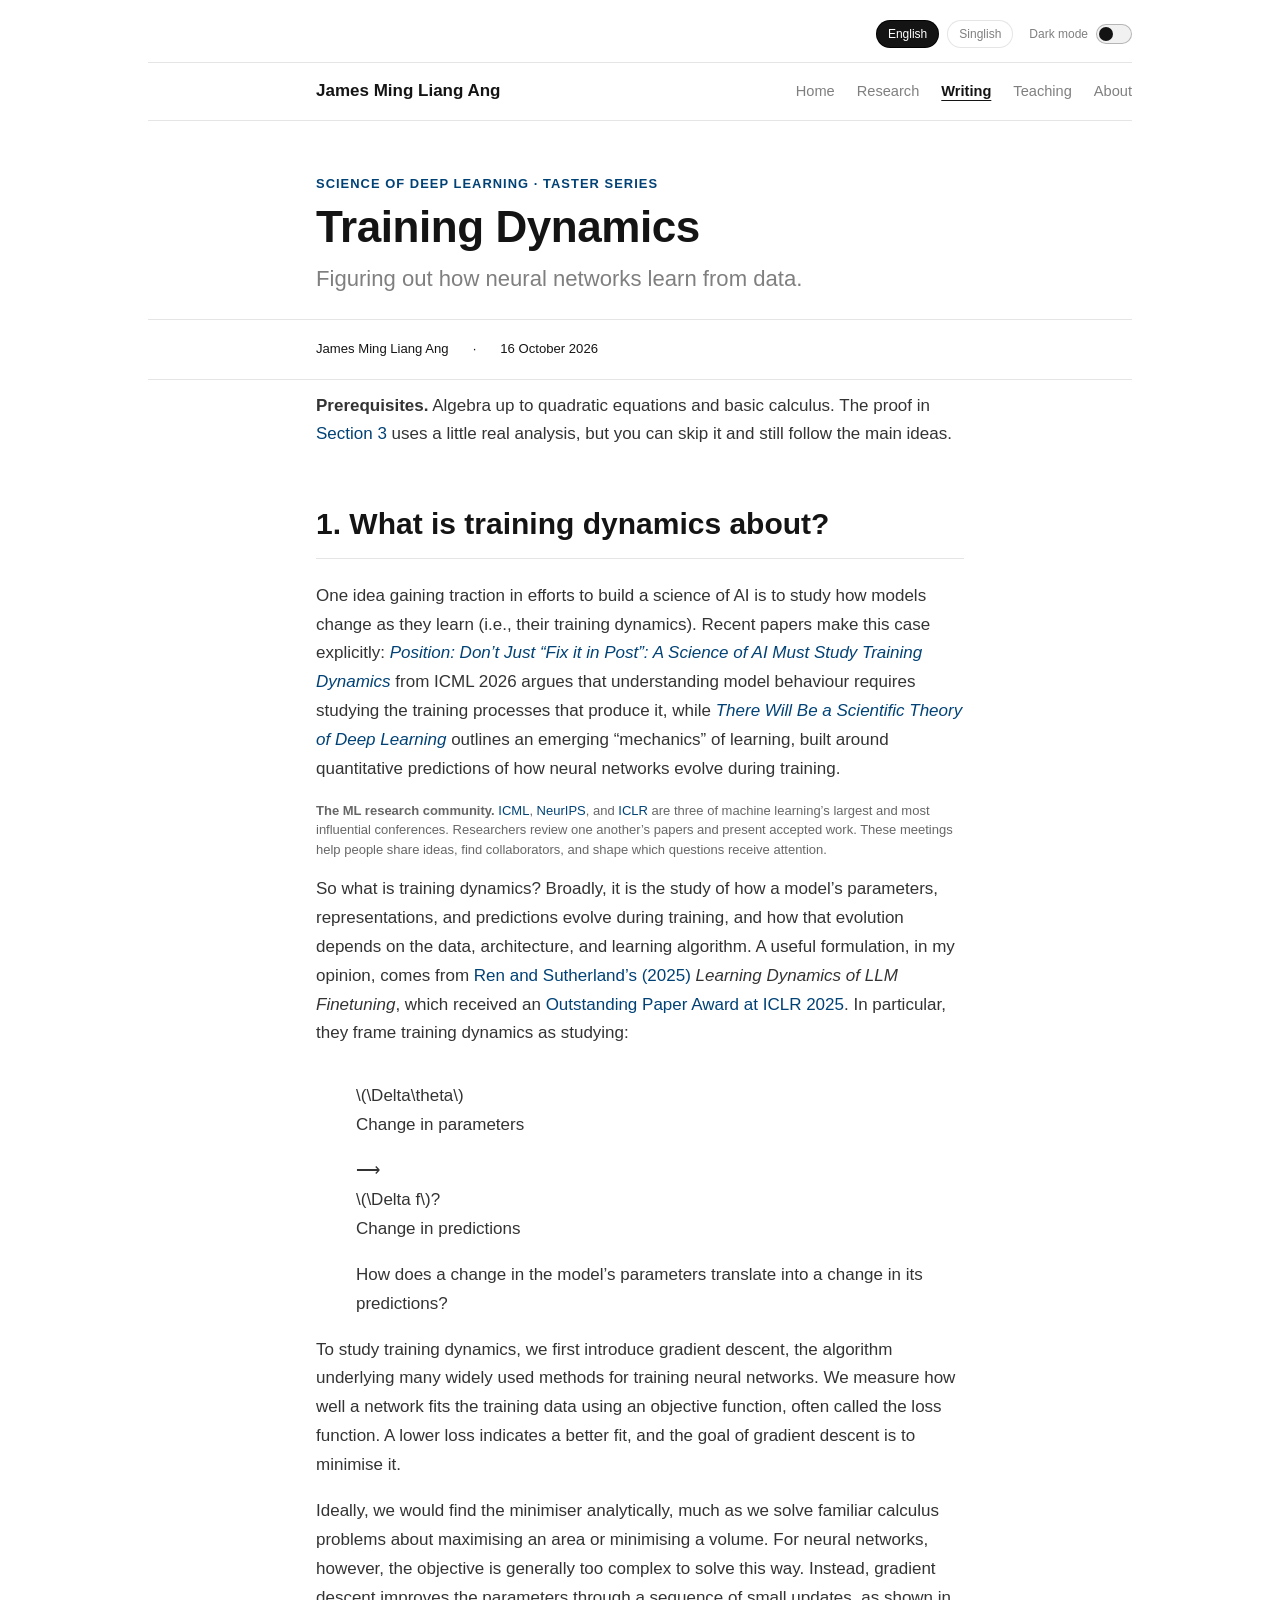
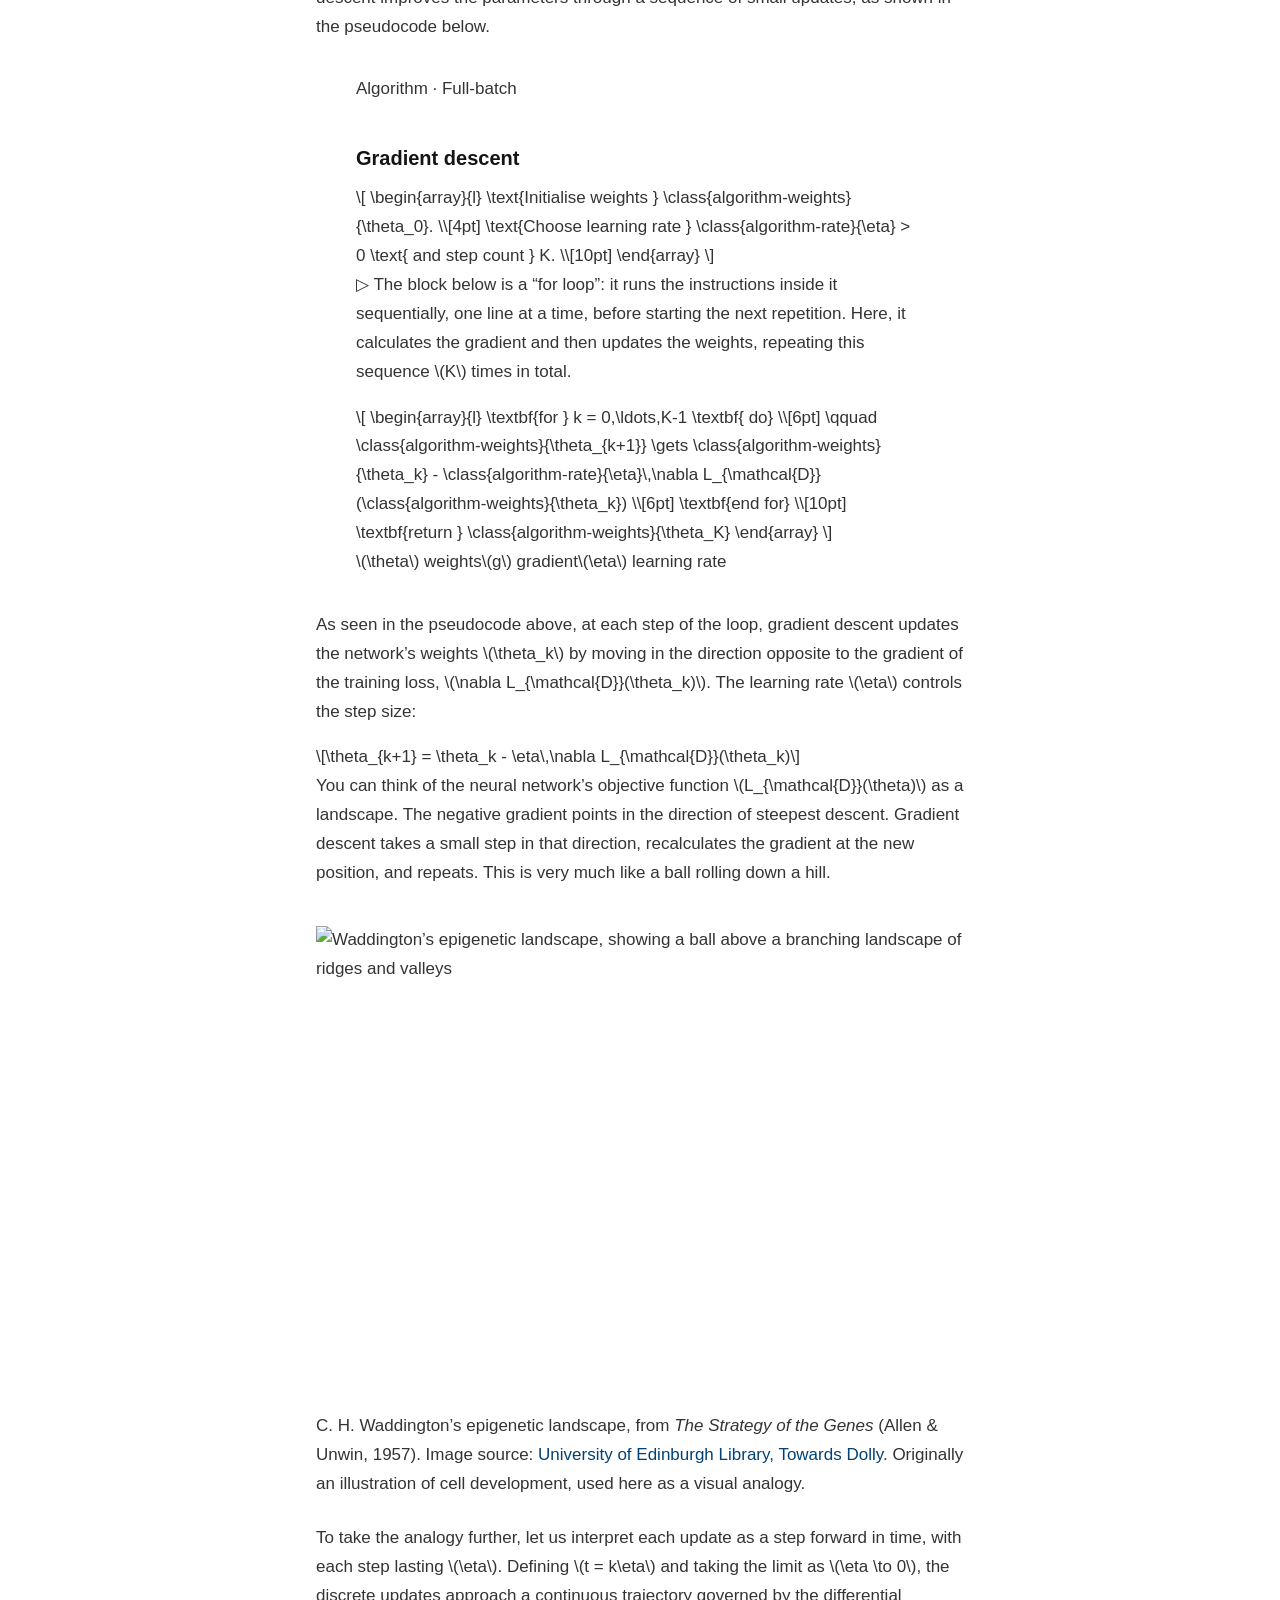
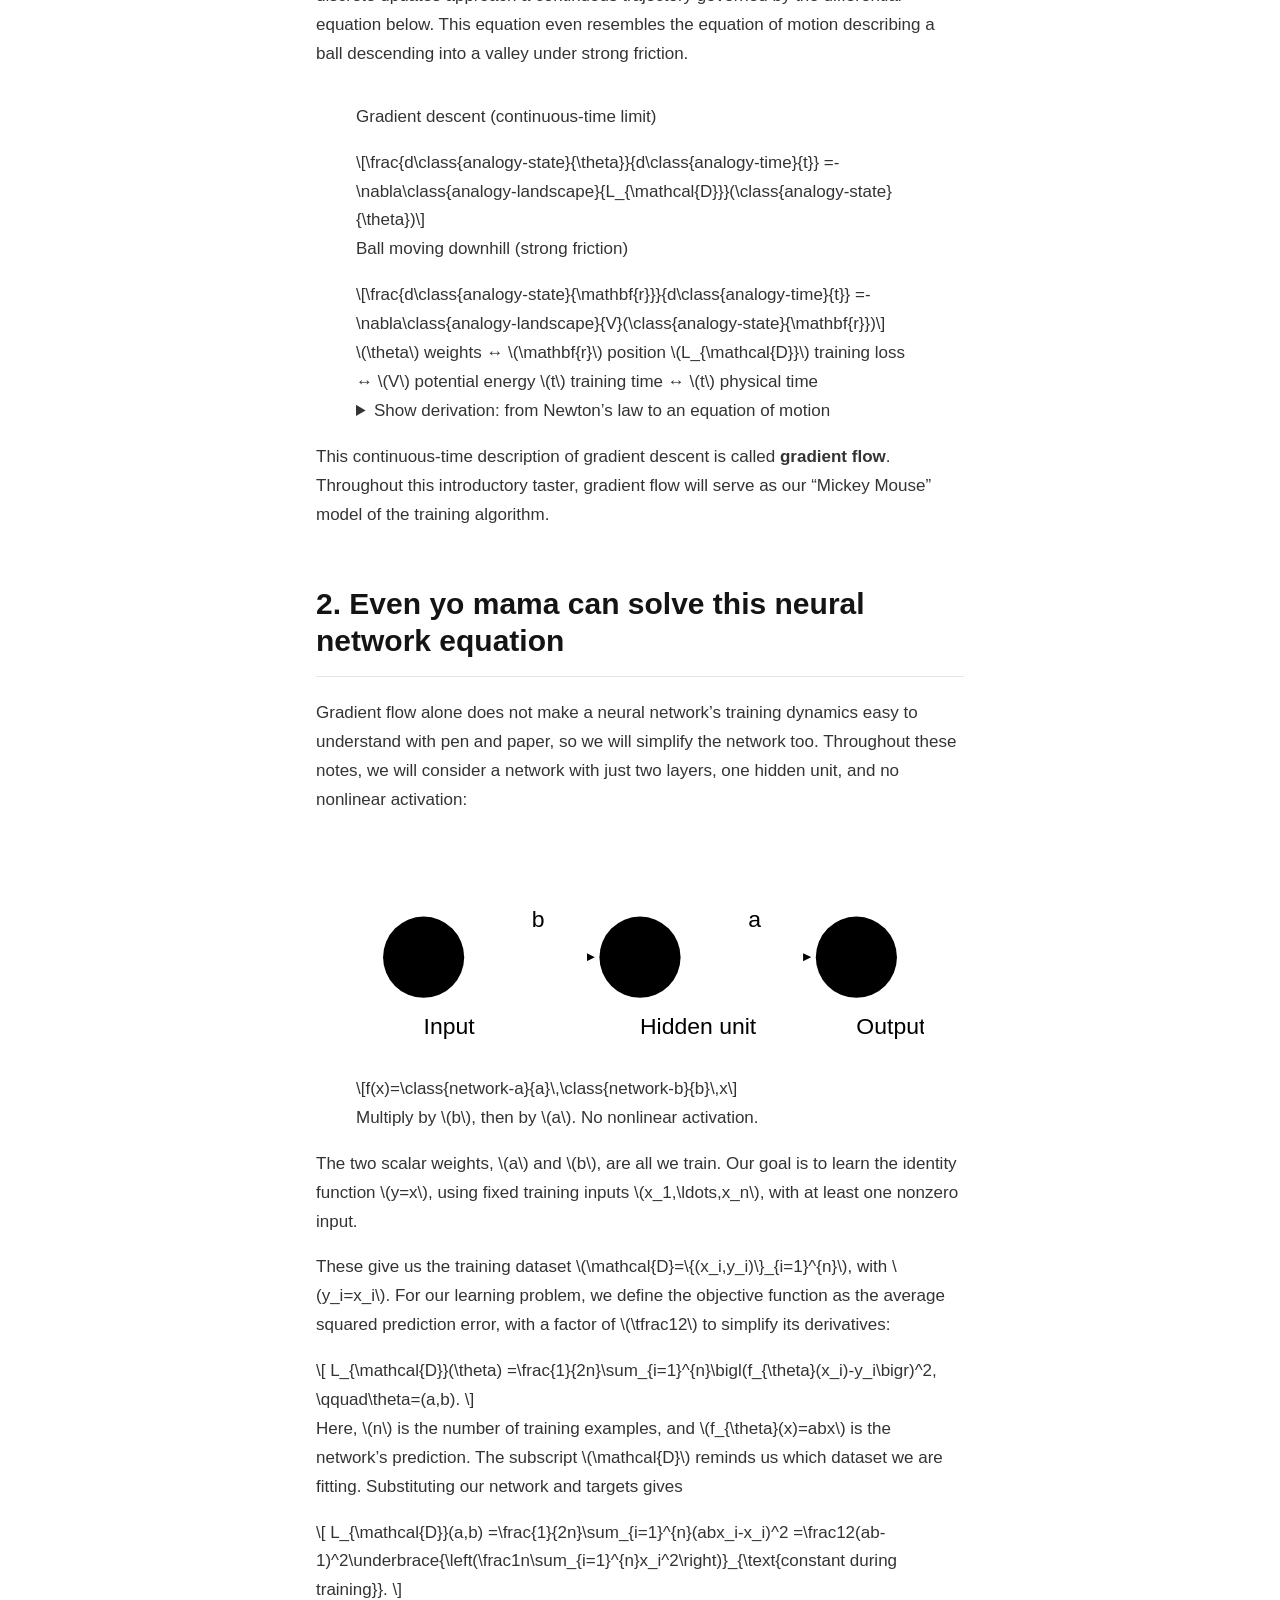
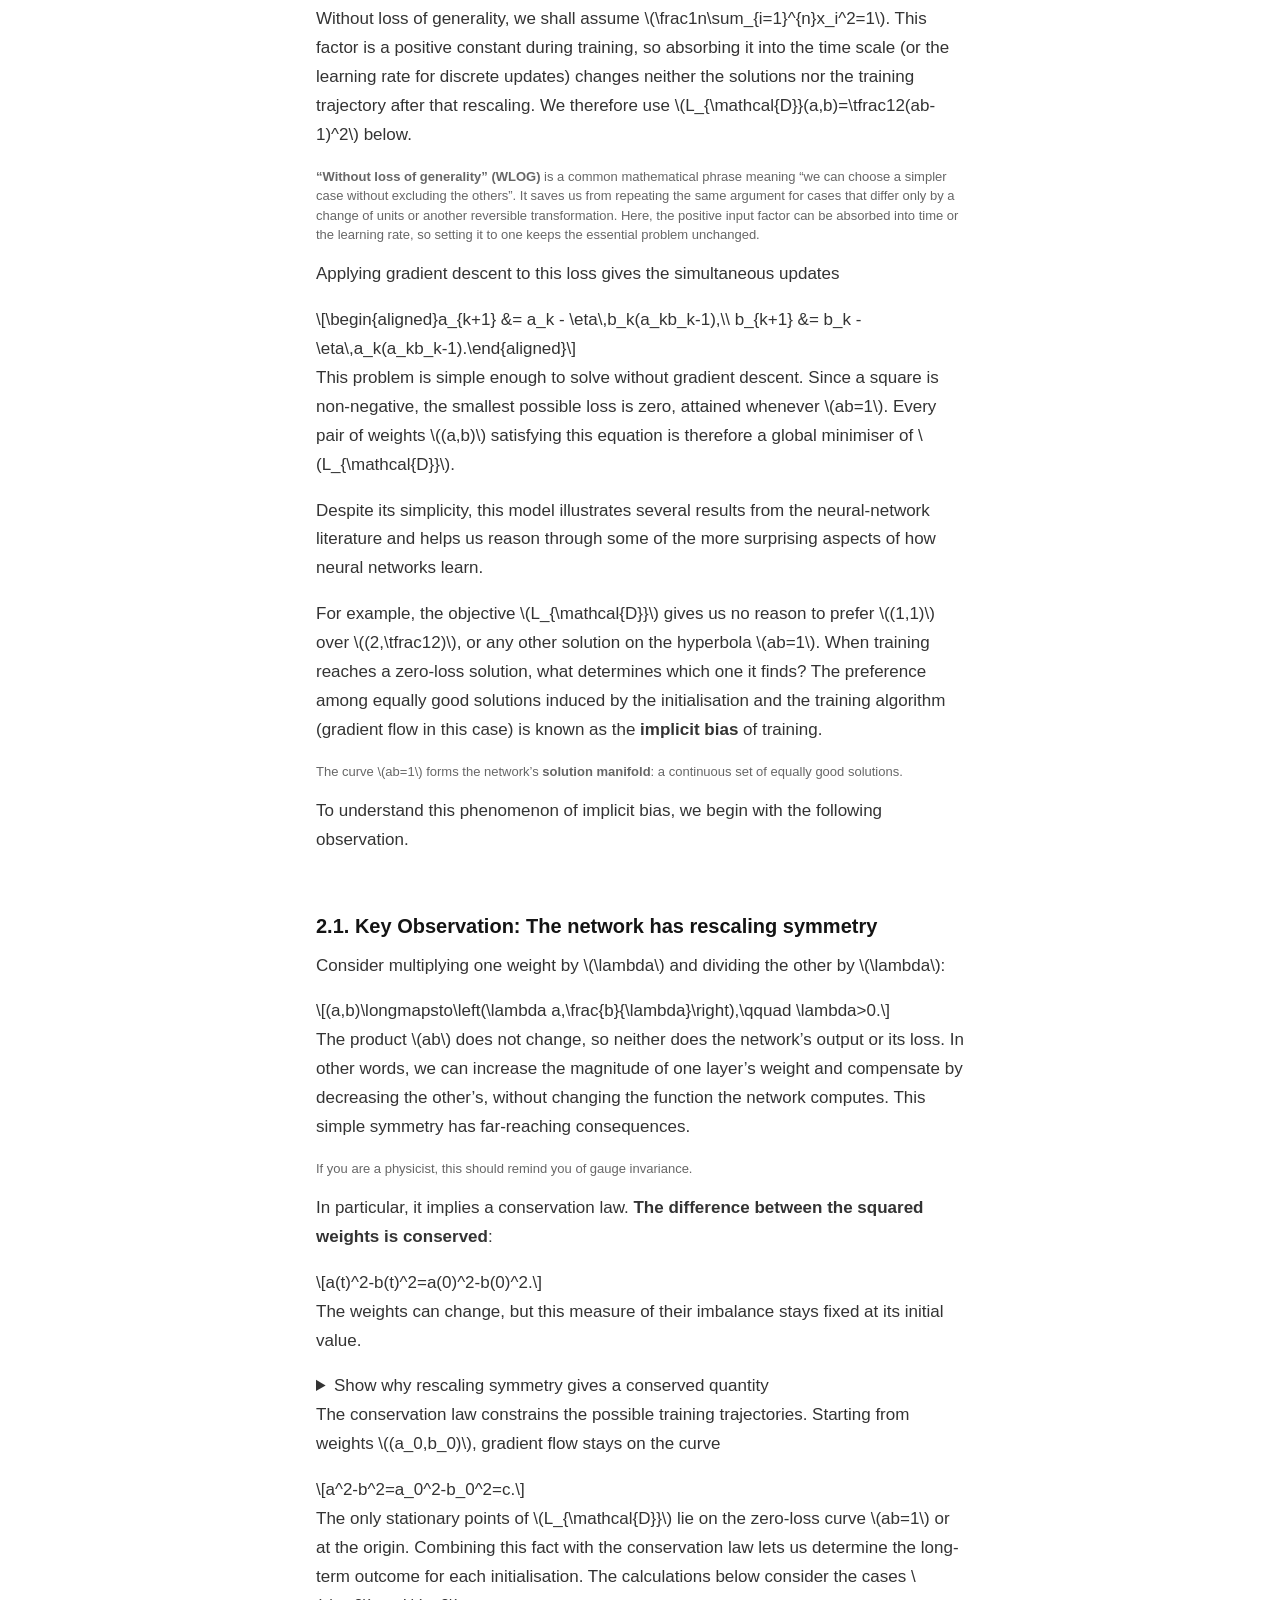
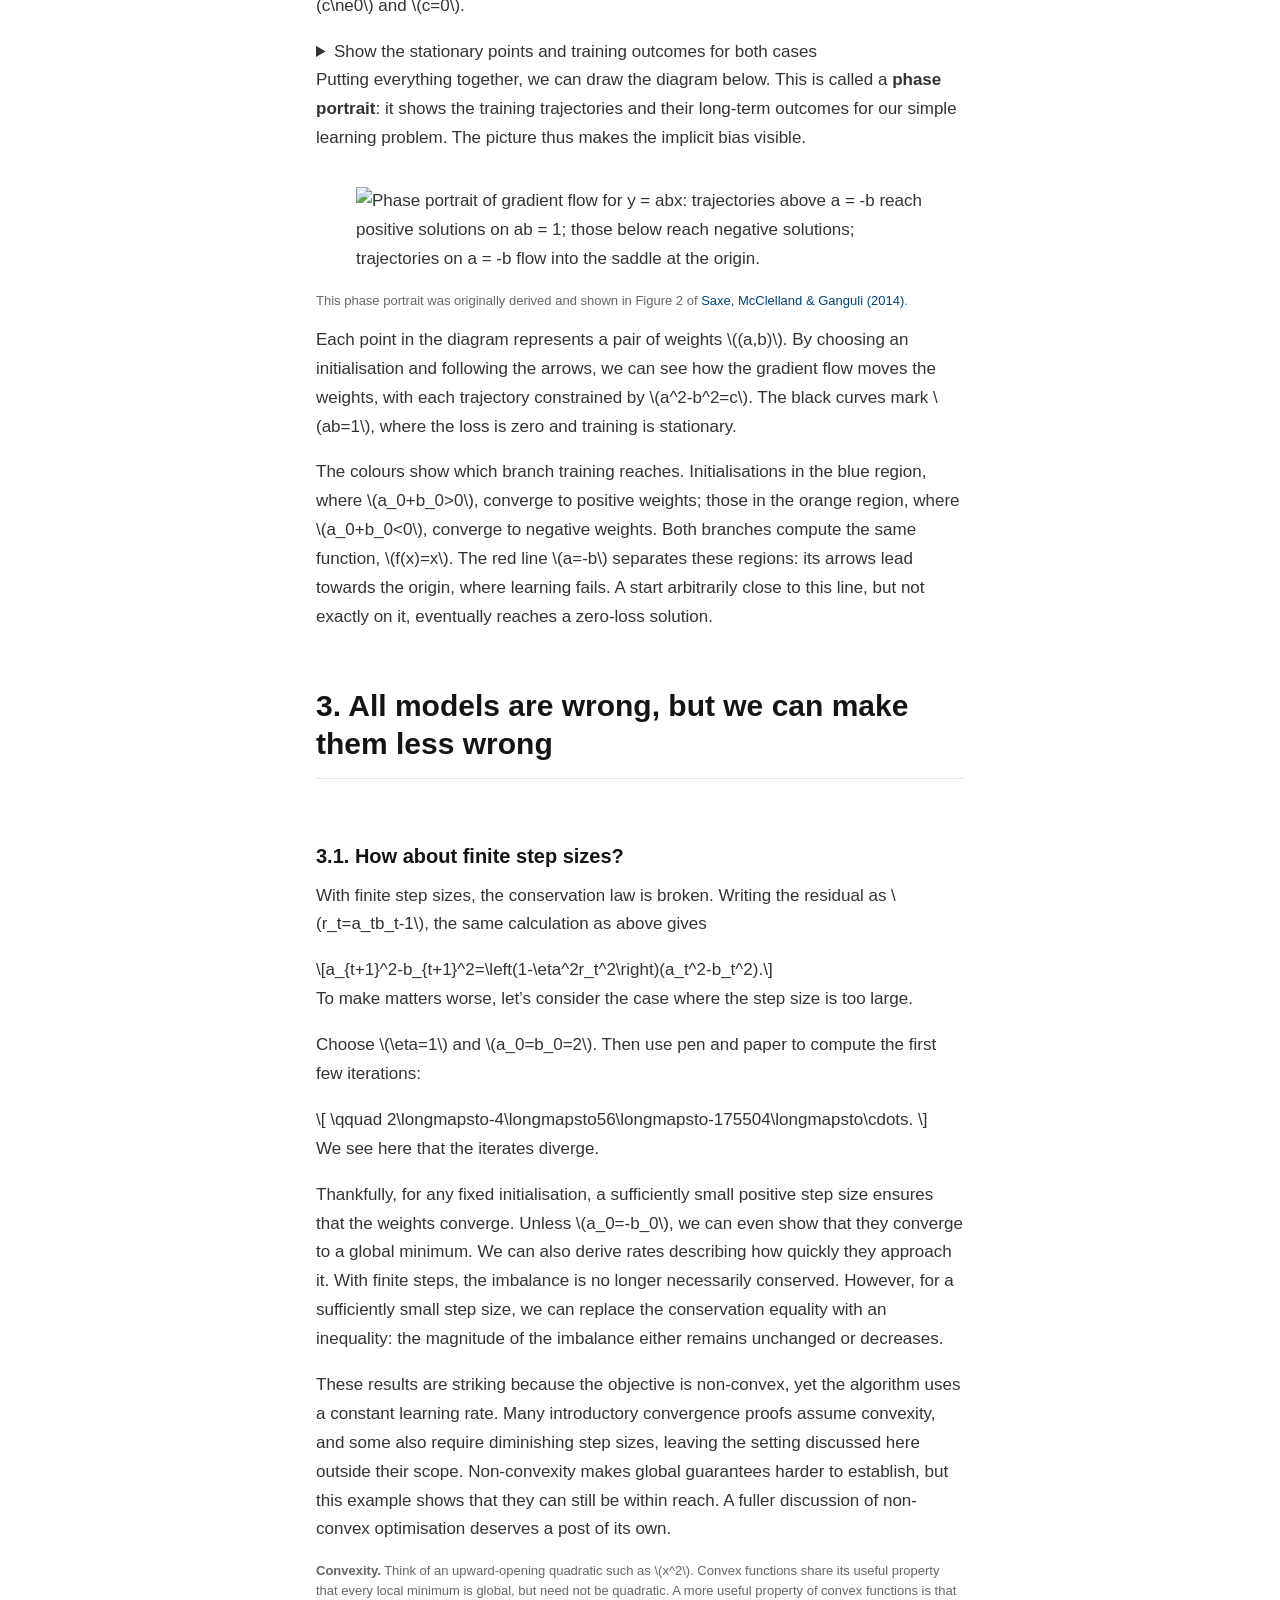
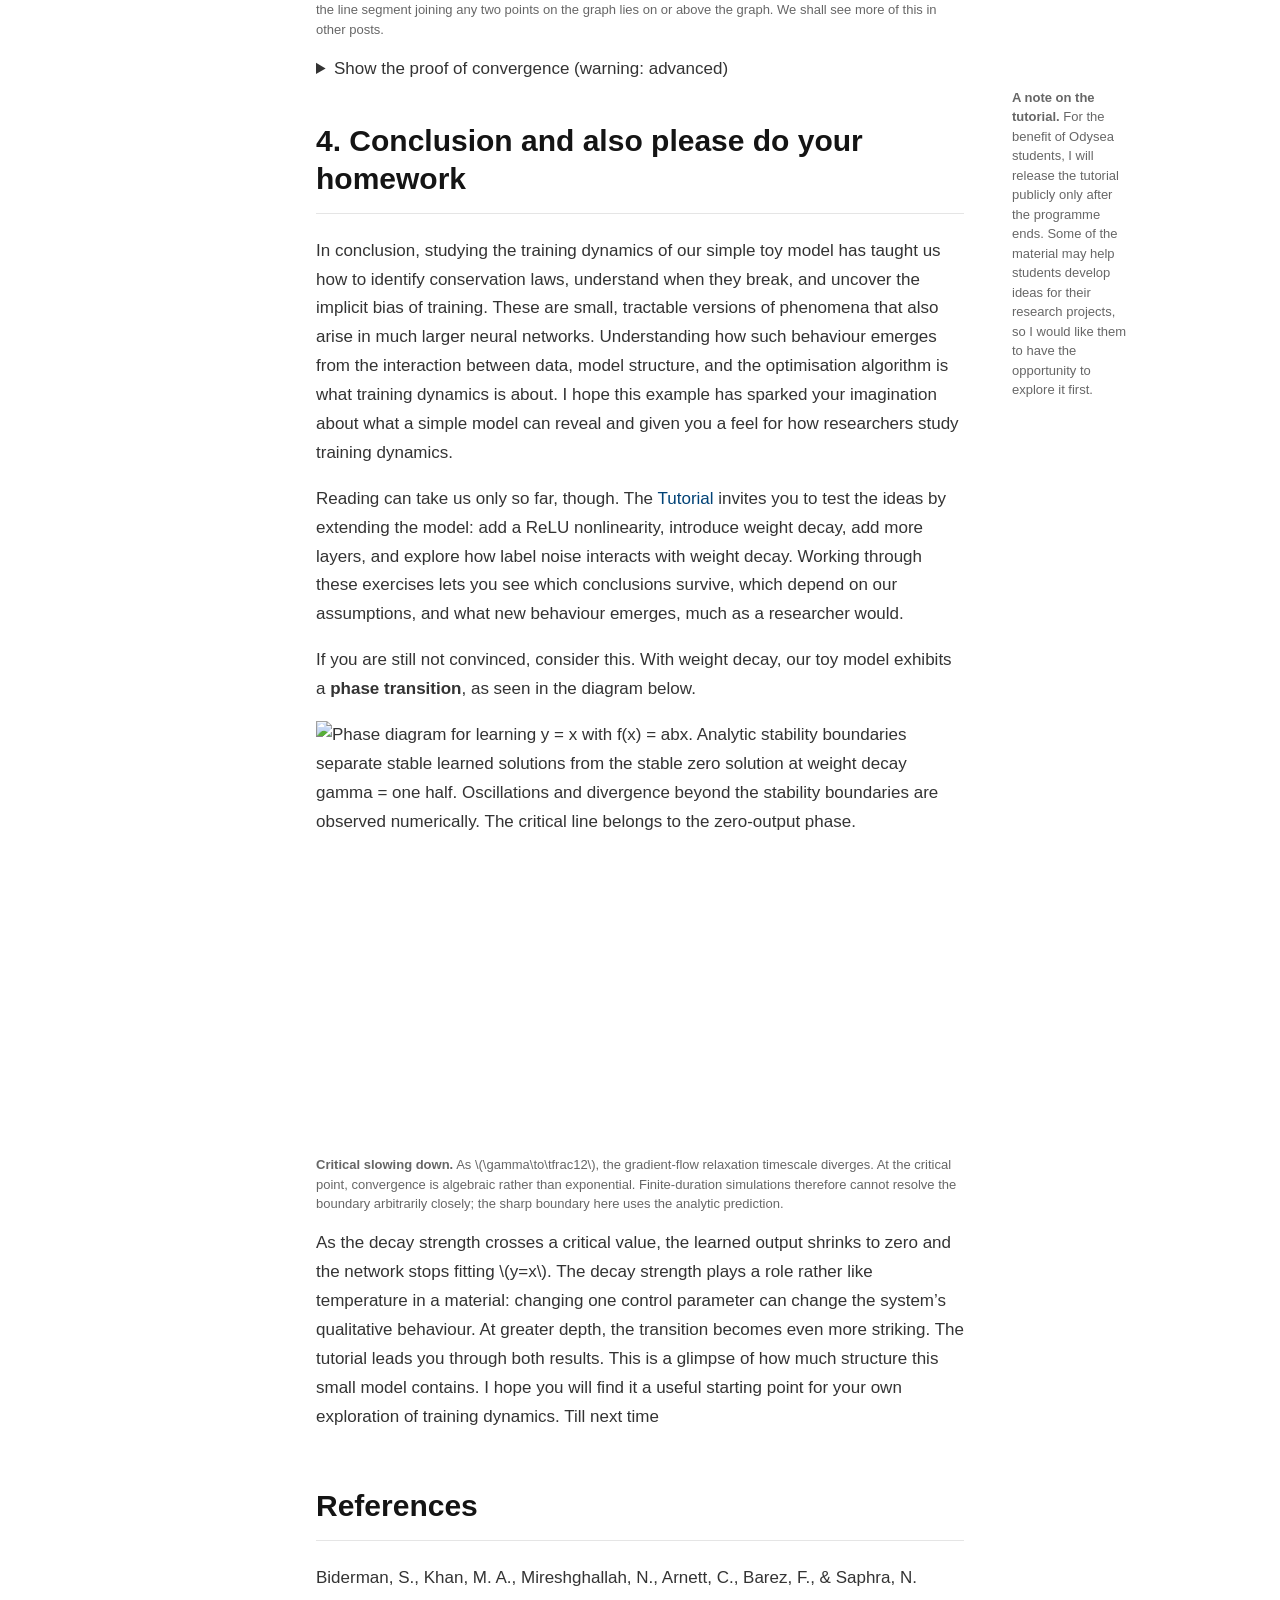
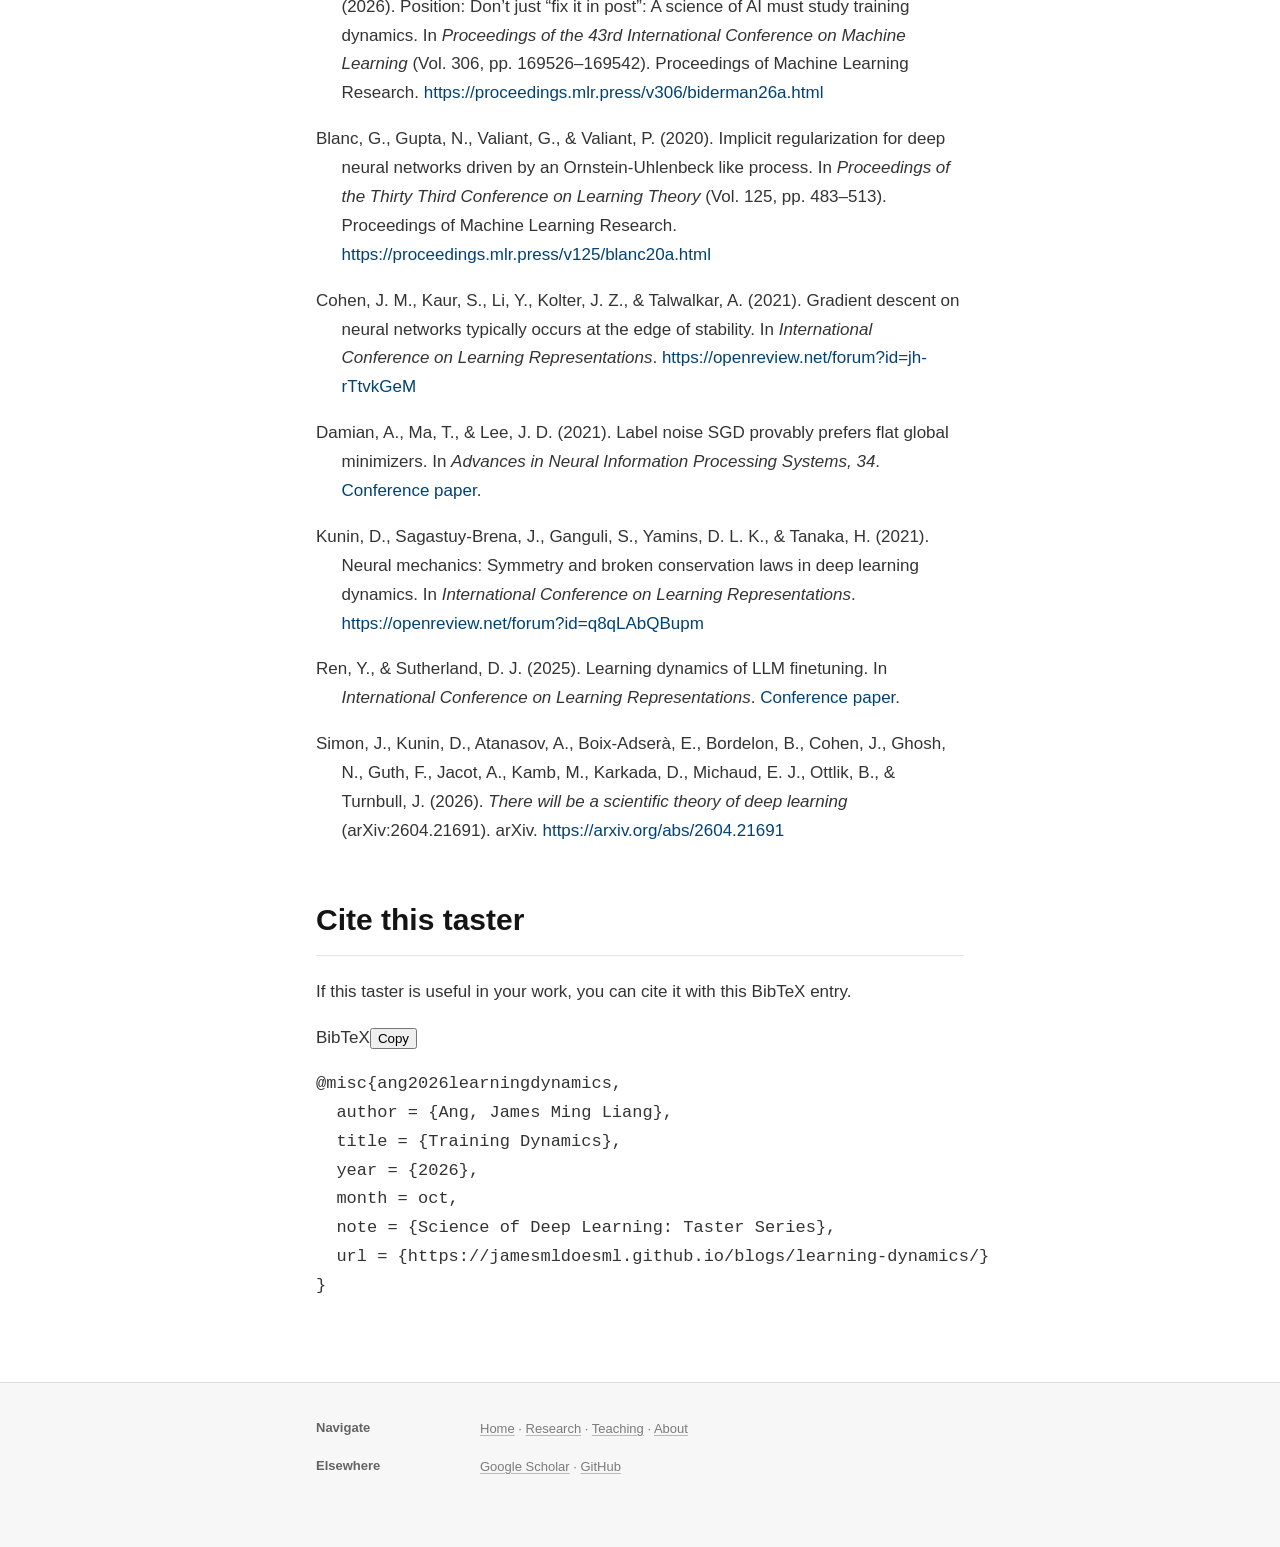
==== blogs/learning-dynamics/index.html @ d47f3ed8 "Credit Saxe et al. beside phase portrait" ====
<!doctype html>
<html lang="en">
<head>
<!-- Google tag (gtag.js) -->
<script async src="https://www.googletagmanager.com/gtag/js?id=G-65WXKTLNBW"></script>
<script>
  window.dataLayer = window.dataLayer || [];
  function gtag(){dataLayer.push(arguments);}
  gtag('js', new Date());

  gtag('config', 'G-65WXKTLNBW');
</script>
<meta charset="utf-8">
<meta name="viewport" content="width=device-width, initial-scale=1">
<meta name="description" content="Training Dynamics. A taster by James Ming Liang Ang.">
<title>Training Dynamics · James Ming Liang Ang</title>
<link rel="canonical" href="https://jamesmldoesml.github.io/blogs/learning-dynamics/">
<link rel="icon" href="../../assets/favicon.svg" type="image/svg+xml">
<script>try { if (localStorage.getItem("theme") === "dark") document.documentElement.dataset.theme = "dark"; } catch {}</script>
<link rel="preconnect" href="https://fonts.googleapis.com">
<link rel="preconnect" href="https://fonts.gstatic.com" crossorigin>
<link rel="stylesheet" href="https://fonts.googleapis.com/css2?family=STIX+Two+Text:ital@0;1&display=swap">
<link rel="stylesheet" href="../../assets/site.css">
<script>
window.MathJax = {
  loader: { load: ['[tex]/html'] },
  tex: { packages: { '[+]': ['html'] }, inlineMath: [['$', '$'], ['\\(', '\\)']], displayMath: [['$$', '$$'], ['\\[', '\\]']] },
  options: { skipHtmlTags: ['script', 'noscript', 'style', 'textarea', 'pre', 'code'] }
};
</script>
<script defer src="https://cdn.jsdelivr.net/npm/mathjax@3/es5/tex-chtml.js"></script>
</head>
<body>
<div class="wrap">
  <div class="page">
    <div class="top-controls">
      <div class="language-switch" role="group" aria-label="Page language style">
        <button type="button" data-language="english" aria-pressed="true">English</button>
        <button type="button" data-language="singlish" aria-pressed="false">Singlish</button>
      </div>
      <label class="theme-switch"><span>Dark mode</span><input class="theme-toggle" type="checkbox" role="switch"><span class="theme-track" aria-hidden="true"><span class="theme-knob"></span></span></label>
    </div>
    <nav class="site-nav" aria-label="Primary navigation">
      <a class="home-link" href="../../index.html">James Ming Liang Ang</a>
      <ul>
        <li><a href="../../index.html">Home</a></li>
        <li><a href="../../research.html" data-english="Research" data-singlish="Die die must try">Research</a></li>
        <li><a href="../../writing.html" aria-current="page" data-english="Writing" data-singlish="Le kua simi?">Writing</a></li>
        <li><a href="../../teaching.html" data-english="Teaching" data-singlish="Cher">Teaching</a></li>
        <li><a href="../../about.html" data-english="About" data-singlish="For kaypoh people">About</a></li>
      </ul>
    </nav>
    <header class="subpage-title essay-title learning-dynamics-title">
      <p class="eyebrow"><a data-local-index href="../science-of-machine-learning-primer-series/" data-series="science" data-field="taster_label">Science of Deep Learning · Taster Series</a></p>
      <h1>Training Dynamics</h1>
      <p class="description learning-dynamics-tagline">Figuring out how neural networks learn from data.</p>
    </header>
    <div class="byline">
      <p class="article-meta"><span>James Ming Liang Ang</span><span>16 October 2026</span></p>
    </div>
  </div>

  <article aria-label="Training Dynamics" style="padding-top: 12px;">
    <div id="notes-panel">
    <div class="row">
      <p class="prerequisites-note"><strong>Prerequisites.</strong> Algebra up to quadratic equations and basic calculus. The proof in <a href="#all-models-are-wrong">Section 3</a> uses a little real analysis, but you can skip it and still follow the main ideas.</p>
    </div>
    <section class="row" aria-labelledby="what-is-learning-dynamics">
      <h2 id="what-is-learning-dynamics">1. What is training dynamics about?</h2>
        <div class="margin-annotated">
        <p>One idea gaining traction in efforts to build a science of AI is to study how models change as they learn (i.e., their training dynamics). Recent papers make this case explicitly: <a href="https://proceedings.mlr.press/v306/biderman26a.html"><em>Position: Don’t Just “Fix it in Post”: A Science of AI Must Study Training Dynamics</em></a> from ICML 2026 argues that understanding model behaviour requires studying the training processes that produce it, while <a href="https://arxiv.org/html/2604.21691v1"><em>There Will Be a Scientific Theory of Deep Learning</em></a> outlines an emerging “mechanics” of learning, built around quantitative predictions of how neural networks evolve during training.</p>
          <aside class="margin-note"><p><strong>The ML research community.</strong> <a href="https://icml.cc/">ICML</a>, <a href="https://neurips.cc/">NeurIPS</a>, and <a href="https://iclr.cc/">ICLR</a> are three of machine learning’s largest and most influential conferences. Researchers review one another’s papers and present accepted work. These meetings help people share ideas, find collaborators, and shape which questions receive attention.</p></aside>
        </div>
        <p>So what is training dynamics? Broadly, it is the study of how a model’s parameters, representations, and predictions evolve during training, and how that evolution depends on the data, architecture, and learning algorithm. A useful formulation, in my opinion, comes from <a href="#ref-ren-sutherland-2025">Ren and Sutherland’s (2025)</a> <em>Learning Dynamics of LLM Finetuning</em>, which received an <a href="https://blog.iclr.cc/2025/04/22/announcing-the-outstanding-paper-awards-at-iclr-2025/">Outstanding Paper Award at ICLR 2025</a>. In particular, they frame training dynamics as studying:</p>
        <figure class="learning-definition" aria-labelledby="training-dynamics-question">
          <div class="definition-mapping">
            <div class="definition-parameters">
              <div class="definition-symbol">\(\Delta\theta\)</div>
              <p>Change in parameters</p>
            </div>
            <div class="definition-arrow" aria-hidden="true">⟶</div>
            <div class="definition-predictions">
              <div class="definition-symbol">\(\Delta f\)<span class="definition-question">?</span></div>
              <p>Change in predictions</p>
            </div>
          </div>
          <figcaption id="training-dynamics-question">How does a change in the model’s <span class="definition-parameters">parameters</span> translate into a change in its <span class="definition-predictions">predictions</span>?</figcaption>
        </figure>

        <p>To study training dynamics, we first introduce gradient descent, the algorithm underlying many widely used methods for training neural networks. We measure how well a network fits the training data using an objective function, often called the loss function. A lower loss indicates a better fit, and the goal of gradient descent is to minimise it.</p>
        <p>Ideally, we would find the minimiser analytically, much as we solve familiar calculus problems about maximising an area or minimising a volume. For neural networks, however, the objective is generally too complex to solve this way. Instead, gradient descent improves the parameters through a sequence of small updates, as shown in the pseudocode below.</p>
        <figure class="algorithm-pseudocode" aria-labelledby="gradient-descent-algorithm">
          <figcaption>
            <span class="algorithm-label">Algorithm · Full-batch</span>
            <h3 id="gradient-descent-algorithm">Gradient descent</h3>
          </figcaption>
          <div class="algorithm-math">
          \[
          \begin{array}{l}
          \text{Initialise weights } \class{algorithm-weights}{\theta_0}. \\[4pt]
          \text{Choose learning rate } \class{algorithm-rate}{\eta} > 0 \text{ and step count } K. \\[10pt]
          \end{array}
          \]
          </div>
          <p class="algorithm-comment"><span aria-hidden="true">▷</span> The block below is a “for loop”: it runs the instructions inside it sequentially, one line at a time, before starting the next repetition. Here, it calculates the gradient and then updates the weights, repeating this sequence \(K\) times in total.</p>
          <div class="algorithm-math">
          \[
          \begin{array}{l}
          \textbf{for } k = 0,\ldots,K-1 \textbf{ do} \\[6pt]
          \qquad \class{algorithm-weights}{\theta_{k+1}} \gets \class{algorithm-weights}{\theta_k} - \class{algorithm-rate}{\eta}\,\nabla L_{\mathcal{D}}(\class{algorithm-weights}{\theta_k})  \\[6pt]
          \textbf{end for} \\[10pt]
          \textbf{return } \class{algorithm-weights}{\theta_K}
          \end{array}
          \]
          </div>
          <p class="algorithm-legend"><span class="algorithm-weights">\(\theta\) weights</span><span class="algorithm-gradient">\(g\) gradient</span><span class="algorithm-rate">\(\eta\) learning rate</span></p>
        </figure>
        <p>As seen in the pseudocode above, at each step of the loop, gradient descent updates the network’s weights \(\theta_k\) by moving in the direction opposite to the gradient of the training loss, \(\nabla L_{\mathcal{D}}(\theta_k)\). The learning rate \(\eta\) controls the step size:</p>
        <div class="tutorial-equation">\[\theta_{k+1} = \theta_k - \eta\,\nabla L_{\mathcal{D}}(\theta_k)\]</div>
        <div class="margin-annotated">
        <p>You can think of the neural network’s objective function \(L_{\mathcal{D}}(\theta)\) as a landscape. The negative gradient points in the direction of steepest descent. Gradient descent takes a small step in that direction, recalculates the gradient at the new position, and repeats. This is very much like a ball rolling down a hill.</p>
          </div>
        <figure style="max-width: 648px; margin: 1.25em auto 1.5em;">
          <img src="images/learning-dynamics.png" alt="Waddington’s epigenetic landscape, showing a ball above a branching landscape of ridges and valleys" width="1600" height="1200" style="display: block; width: 100%; height: auto;" loading="lazy">
          <figcaption class="jigsaw-source">C. H. Waddington’s epigenetic landscape, from <em>The Strategy of the Genes</em> (Allen &amp; Unwin, 1957). Image source: <a href="https://libraryblogs.is.ed.ac.uk/towardsdolly/2012/08/10/waddingtons-epigenetic-landscape/">University of Edinburgh Library, Towards Dolly</a>. Originally an illustration of cell development, used here as a visual analogy.</figcaption>
        </figure>
        <p>To take the analogy further, let us interpret each update as a step forward in time, with each step lasting \(\eta\). Defining \(t = k\eta\) and taking the limit as \(\eta \to 0\), the discrete updates approach a continuous trajectory governed by the differential equation below. This equation even resembles the equation of motion describing a ball descending into a valley under strong friction.</p>
        <figure class="dynamics-analogy" aria-label="Matching terms in gradient flow and downhill motion">
          <div class="dynamics-equations">
            <div>
              <p class="dynamics-equation-label">Gradient descent <span>(continuous-time limit)</span></p>
              \[\frac{d\class{analogy-state}{\theta}}{d\class{analogy-time}{t}}
              =-\nabla\class{analogy-landscape}{L_{\mathcal{D}}}(\class{analogy-state}{\theta})\]
            </div>
            <div>
              <p class="dynamics-equation-label">Ball moving downhill <span>(strong friction)</span></p>
              \[\frac{d\class{analogy-state}{\mathbf{r}}}{d\class{analogy-time}{t}}
              =-\nabla\class{analogy-landscape}{V}(\class{analogy-state}{\mathbf{r}})\]
            </div>
          </div>
          <figcaption class="dynamics-color-key">
            <span class="analogy-state">\(\theta\) weights ↔ \(\mathbf{r}\) position</span>
            <span class="analogy-landscape">\(L_{\mathcal{D}}\) training loss ↔ \(V\) potential energy</span>
            <span class="analogy-time">\(t\) training time ↔ \(t\) physical time</span>
          </figcaption>
          <details class="dynamics-derivation">
            <summary>Show derivation: from Newton’s law to an equation of motion</summary>
            <div class="dynamics-derivation-body">
            <p><strong>1. Include the driving force and friction.</strong> Let \(\tau\) denote physical time. A ball of mass \(m\), moving in a potential \(V\) with a constant friction coefficient \(\gamma&gt;0\), obeys</p>
            <div class="tutorial-equation">\[
              \underbrace{m\frac{d^2\mathbf{r}}{d\tau^2}}_{\text{mass × acceleration}}
              =\underbrace{-\nabla V(\mathbf{r})}_{\text{driving force}}
              \underbrace{-\gamma\frac{d\mathbf{r}}{d\tau}}_{\text{friction}}.
            \]</div>
            <p><strong>2. Neglect inertia when friction dominates.</strong> After the initial velocity has relaxed, assume the acceleration term is small compared with friction. The forces then approximately balance:</p>
            <div class="tutorial-equation">\[
              0\approx-\nabla V(\mathbf{r})-\gamma\frac{d\mathbf{r}}{d\tau}
              \quad\Longrightarrow\quad
              \frac{d\mathbf{r}}{d\tau}\approx-\frac{1}{\gamma}\nabla V(\mathbf{r}).
            \]</div>
            <p><strong>3. Rescale time.</strong> Define \(t=\tau/\gamma\). By the chain rule,</p>
            <div class="tutorial-equation">\[
              \frac{d\mathbf{r}}{dt}
              =\frac{d\mathbf{r}}{d\tau}\frac{d\tau}{dt}
              =\gamma\frac{d\mathbf{r}}{d\tau}
              =-\nabla V(\mathbf{r}),
            \]</div>
            <p>where the last equality uses the idealised model with inertia neglected.</p>
            </div>
          </details>
        </figure>
        <p>This continuous-time description of gradient descent is called <strong>gradient flow</strong>. Throughout this introductory taster, gradient flow will serve as our “Mickey Mouse” model of the training algorithm.</p>

    </section>
    <section class="row" aria-labelledby="solve-this-equation">
      <h2 id="solve-this-equation" data-english="2. Even yo mama can solve this neural network equation" data-singlish="2. This equation your ah ma also can solve leh. You can or not?">2. Even yo mama can solve this neural network equation</h2>
      <p>Gradient flow alone does not make a neural network’s training dynamics easy to understand with pen and paper, so we will simplify the network too. Throughout these notes, we will consider a network with just two layers, one hidden unit, and no nonlinear activation:</p>
      <figure class="linear-network" aria-label="A two-layer linear neural network and its equation">
        <svg class="linear-network-diagram" viewBox="0 0 420 160" role="img" aria-labelledby="linear-network-title linear-network-description">
          <title id="linear-network-title">Two layers, one hidden unit</title>
          <desc id="linear-network-description">The input x is multiplied by weight b to produce the hidden value bx, then by weight a to produce the output abx. There are no nonlinear activations.</desc>
          <defs>
            <marker id="network-arrow-b" viewBox="0 0 10 10" refX="9" refY="5" markerWidth="6" markerHeight="6" orient="auto-start-reverse"><path d="M 0 0 L 10 5 L 0 10 z" class="network-fill-b"/></marker>
            <marker id="network-arrow-a" viewBox="0 0 10 10" refX="9" refY="5" markerWidth="6" markerHeight="6" orient="auto-start-reverse"><path d="M 0 0 L 10 5 L 0 10 z" class="network-fill-a"/></marker>
          </defs>
          <path d="M 80 80 H 176" class="network-edge network-edge-b" marker-end="url(#network-arrow-b)"/>
          <path d="M 240 80 H 336" class="network-edge network-edge-a" marker-end="url(#network-arrow-a)"/>
          <text x="130" y="58" class="network-weight network-fill-b">b</text>
          <text x="290" y="58" class="network-weight network-fill-a">a</text>
          <circle cx="50" cy="80" r="30" class="network-node"/>
          <circle cx="210" cy="80" r="30" class="network-node"/>
          <circle cx="370" cy="80" r="30" class="network-node"/>
          <text x="50" y="87" class="network-value">x</text>
          <text x="210" y="87" class="network-value">bx</text>
          <text x="370" y="87" class="network-value">abx</text>
          <text x="50" y="137" class="network-node-label">Input</text>
          <text x="210" y="137" class="network-node-label">Hidden unit</text>
          <text x="370" y="137" class="network-node-label">Output</text>
        </svg>
        <div class="linear-network-equation">
          \[f(x)=\class{network-a}{a}\,\class{network-b}{b}\,x\]
        </div>
        <figcaption>Multiply by <span class="network-b">\(b\)</span>, then by <span class="network-a">\(a\)</span>. No nonlinear activation.</figcaption>
      </figure>
      <p>The two scalar weights, \(a\) and \(b\), are all we train. Our goal is to learn the identity function \(y=x\), using fixed training inputs \(x_1,\ldots,x_n\), with at least one nonzero input.</p>
      <p>These give us the training dataset \(\mathcal{D}=\{(x_i,y_i)\}_{i=1}^{n}\), with \(y_i=x_i\). For our learning problem, we define the objective function as the average squared prediction error, with a factor of \(\tfrac12\) to simplify its derivatives:</p>
      <div class="tutorial-equation">\[
        L_{\mathcal{D}}(\theta)
        =\frac{1}{2n}\sum_{i=1}^{n}\bigl(f_{\theta}(x_i)-y_i\bigr)^2,
        \qquad\theta=(a,b).
      \]</div>
      <p>Here, \(n\) is the number of training examples, and \(f_{\theta}(x)=abx\) is the network’s prediction. The subscript \(\mathcal{D}\) reminds us which dataset we are fitting. Substituting our network and targets gives</p>
      <div class="tutorial-equation">\[
        L_{\mathcal{D}}(a,b)
        =\frac{1}{2n}\sum_{i=1}^{n}(abx_i-x_i)^2
        =\frac12(ab-1)^2\underbrace{\left(\frac1n\sum_{i=1}^{n}x_i^2\right)}_{\text{constant during training}}.
      \]</div>
      <div class="margin-annotated">
      <p>Without loss of generality, we shall assume \(\frac1n\sum_{i=1}^{n}x_i^2=1\). This factor is a positive constant during training, so absorbing it into the time scale (or the learning rate for discrete updates) changes neither the solutions nor the training trajectory after that rescaling. We therefore use \(L_{\mathcal{D}}(a,b)=\tfrac12(ab-1)^2\) below.</p>
        <aside class="margin-note"><p><strong>“Without loss of generality” (WLOG)</strong> is a common mathematical phrase meaning “we can choose a simpler case without excluding the others”. It saves us from repeating the same argument for cases that differ only by a change of units or another reversible transformation. Here, the positive input factor can be absorbed into time or the learning rate, so setting it to one keeps the essential problem unchanged.</p></aside>
      </div>
      <p>Applying gradient descent to this loss gives the simultaneous updates</p>
      <div class="tutorial-equation">\[\begin{aligned}a_{k+1} &amp;= a_k - \eta\,b_k(a_kb_k-1),\\ b_{k+1} &amp;= b_k - \eta\,a_k(a_kb_k-1).\end{aligned}\]</div>
      <p>This problem is simple enough to solve without gradient descent. Since a square is non-negative, the smallest possible loss is zero, attained whenever \(ab=1\). Every pair of weights \((a,b)\) satisfying this equation is therefore a global minimiser of \(L_{\mathcal{D}}\).</p>
      <p>Despite its simplicity, this model illustrates several results from the neural-network literature and helps us reason through some of the more surprising aspects of how neural networks learn.</p>
      <div class="margin-annotated">
        <p>For example, the objective \(L_{\mathcal{D}}\) gives us no reason to prefer \((1,1)\) over \((2,\tfrac12)\), or any other solution on the hyperbola \(ab=1\). When training reaches a zero-loss solution, what determines which one it finds? The preference among equally good solutions induced by the initialisation and the training algorithm (gradient flow in this case) is known as the <strong>implicit bias</strong> of training.</p>
        <aside class="margin-note"><p>The curve \(ab=1\) forms the network’s <strong>solution manifold</strong>: a continuous set of equally good solutions.</p></aside>
      </div>
      <p>To understand this phenomenon of implicit bias, we begin with the following observation.</p>
      <section aria-labelledby="rescaling-symmetry">
        <h3 id="rescaling-symmetry">2.1. Key Observation: The network has rescaling symmetry</h3>
        <p>Consider multiplying one weight by \(\lambda\) and dividing the other by \(\lambda\):</p>
        <div class="tutorial-equation">\[(a,b)\longmapsto\left(\lambda a,\frac{b}{\lambda}\right),\qquad \lambda&gt;0.\]</div>
        <div class="margin-annotated">
          <p>The product \(ab\) does not change, so neither does the network’s output or its loss. In other words, we can increase the magnitude of one layer’s weight and compensate by decreasing the other’s, without changing the function the network computes. This simple symmetry has far-reaching consequences.</p>
          <aside class="margin-note"><p>If you are a physicist, this should remind you of gauge invariance.</p></aside>
        </div>
        <p>In particular, it implies a conservation law. <strong>The difference between the squared weights is conserved</strong>:</p>
        <div class="tutorial-equation">\[a(t)^2-b(t)^2=a(0)^2-b(0)^2.\]</div>
        <p>The weights can change, but this measure of their imbalance stays fixed at its initial value.</p>
<details class="tutorial-solution narrative-calculation">
<summary>Show why rescaling symmetry gives a conserved quantity</summary>
<div class="solution-body">
<p>Differentiating \(L_{\mathcal{D}}(\lambda a,b/\lambda)=L_{\mathcal{D}}(a,b)\) with respect to \(\lambda\) and evaluating at \(\lambda=1\) gives:</p>
        <div class="margin-annotated partial-differentiation-note">
          <div class="tutorial-equation">\[\left.\frac{d}{d\lambda}L_{\mathcal{D}}\!\left(\lambda a,\frac{b}{\lambda}\right)\right|_{\lambda=1}=a\frac{\partial L_{\mathcal{D}}}{\partial a}-b\frac{\partial L_{\mathcal{D}}}{\partial b}=0.\]</div>
          <aside class="margin-note partial-differentiation-aside"><p><strong>Partial differentiation.</strong> When a function depends on several variables, differentiate with respect to one while holding the others fixed. Here, \(\partial L_{\mathcal{D}}/\partial a\) tells us how the loss changes as \(a\) varies, treating \(b\) as a constant.</p></aside>
          <aside class="margin-note"><p>Physicists often differentiate a continuous symmetry at the identity to expose its infinitesimal constraint—the starting move in many symmetry arguments, including the famous Noether’s theorem.</p></aside>
        </div>
        <p>Under gradient flow, \(\dot a=-\partial L_{\mathcal{D}}/\partial a\) and \(\dot b=-\partial L_{\mathcal{D}}/\partial b\), so we get</p>
        <div class="tutorial-equation">\[\frac{d}{dt}(a^2-b^2)=2a\dot a-2b\dot b=-2\left(a\frac{\partial L_{\mathcal{D}}}{\partial a}-b\frac{\partial L_{\mathcal{D}}}{\partial b}\right)=0.\]</div>
</div>
<blockquote class="tutorial-note">
  <p><strong>Going deeper.</strong> The same argument extends to ReLU networks because \(\operatorname{ReLU}(\lambda z)=\lambda\operatorname{ReLU}(z)\) for \(\lambda&gt;0\). Scaling a hidden unit’s incoming weights (and bias, if present) by \(\lambda\), and its outgoing weights by \(1/\lambda\), leaves the network’s output unchanged. Under ordinary gradient flow without regularisation, the squared norm of the incoming parameters minus the squared norm of the outgoing weights is conserved. <a href="#ref-kunin-2021">Kunin et al. (2021)</a> study these connections between symmetry and conservation laws, and how practical training choices can break them.</p>
</blockquote>
</details>

        <p>The conservation law constrains the possible training trajectories. Starting from weights \((a_0,b_0)\), gradient flow stays on the curve</p>
        <div class="tutorial-equation">\[a^2-b^2=a_0^2-b_0^2=c.\]</div>
        <p>The only stationary points of \(L_{\mathcal{D}}\) lie on the zero-loss curve \(ab=1\) or at the origin. Combining this fact with the conservation law lets us determine the long-term outcome for each initialisation. The calculations below consider the cases \(c\ne0\) and \(c=0\).</p>
<details class="tutorial-solution narrative-calculation">
<summary>Show the stationary points and training outcomes for both cases</summary>
<div class="solution-body">
<p>If training starts with \(c=a_0^2-b_0^2\), its trajectory stays on the curve \(a^2-b^2=c\). Gradient flow is stationary wherever the gradient is zero; training generally approaches such a point as \(t\to\infty\). Any stationary endpoint must therefore satisfy</p>
        <div class="tutorial-equation">\[\begin{aligned}\frac{\partial L_{\mathcal{D}}}{\partial a}&amp;=b(ab-1)=0,\\ \frac{\partial L_{\mathcal{D}}}{\partial b}&amp;=a(ab-1)=0.\end{aligned}\]</div>
        <p>There are two possibilities. If \(ab-1=0\), both equations hold and the loss is zero. If \(ab-1\ne0\), the first equation forces \(b=0\) and the second forces \(a=0\). Thus the stationary points are</p>
        <div class="tutorial-equation">\[ab=1\quad\text{with }L_{\mathcal{D}}=0,\qquad\text{or}\qquad (a,b)=(0,0)\quad\text{with }L_{\mathcal{D}}=\tfrac12.\]</div>
        <p><strong>Case 1: \(c\ne0\).</strong> Conservation excludes the origin, since it has \(a^2-b^2=0\). Training reaches a zero-loss endpoint satisfying \(a_\infty b_\infty=1\) and \(a_\infty^2-b_\infty^2=c\). These determine its squared weights:</p>
        <div class="tutorial-equation">\[a_\infty^2=\frac{c+\sqrt{c^2+4}}{2},\qquad b_\infty^2=\frac{-c+\sqrt{c^2+4}}{2}.\]</div>
<p><strong>Calculating the zero-loss endpoint.</strong></p>
            <p>At zero loss, \(ab=1\), so \(a^2b^2=1\). Write \(u=a^2\); conservation gives \(b^2=u-c\). Substituting,</p>
            <div class="tutorial-equation">\[u(u-c)=1\quad\Longrightarrow\quad u^2-cu-1=0.\]</div>
            <p>The quadratic formula gives \(u=(c\pm\sqrt{c^2+4})/2\). Since \(\sqrt{c^2+4}&gt;|c|\), only the positive root can equal a squared weight. Thus</p>
            <div class="tutorial-equation">\[a_\infty^2=\frac{c+\sqrt{c^2+4}}{2},\qquad b_\infty^2=a_\infty^2-c=\frac{-c+\sqrt{c^2+4}}{2}.\]</div>
            <p>To check that training reaches this endpoint, use \(p=ab\):</p>
            <div class="tutorial-equation">\[\dot p=(a^2+b^2)(1-p)=\sqrt{c^2+4p^2}\,(1-p).\]</div>
            <p>For \(c\ne0\), the square-root factor is strictly positive. Thus \(p\) increases when \(p&lt;1\) and decreases when \(p&gt;1\), converging to \(p=1\).</p>

        <p>If \(a_0&gt;0\) and \(b_0&gt;0\), both final weights take the positive square root:</p>
        <div class="tutorial-equation">\[a_\infty=\sqrt{\frac{c+\sqrt{c^2+4}}{2}},\qquad b_\infty=\sqrt{\frac{-c+\sqrt{c^2+4}}{2}}.\]</div>

<p><strong>Case 2: \(c=0\).</strong> Here the conserved set splits into two lines:</p>
        <div class="tutorial-equation">\[a^2-b^2=(a-b)(a+b)=0\quad\Longrightarrow\quad a=b\ \text{or}\ a=-b.\]</div>
        <p>Gradient flow preserves each line. On \(a=b=s\), the dynamics reduce to</p>
        <div class="tutorial-equation">\[\dot s=s(1-s^2).\]</div>
        <p>Every nonzero start approaches \(s=1\) or \(s=-1\), according to its sign, and reaches zero loss. On \(a=-b=s\), however,</p>
        <div class="tutorial-equation">\[\dot s=-s(1+s^2).\]</div>
        <p>Since \(1+s^2&gt;0\), this always pushes \(s\) towards zero. Both weights approach the origin, where the loss is \(\tfrac12\). Starting at the origin itself leaves the network there.</p>
</div>
</details>
        <p>Putting everything together, we can draw the diagram below. This is called a <strong>phase portrait</strong>: it shows the training trajectories and their long-term outcomes for our simple learning problem. The picture thus makes the implicit bias visible.</p>
      </section>
      <div class="margin-annotated">
      <figure class="learning-outcomes-figure">
        <img src="images/learning-dynamics-phase-portrait.png" alt="Phase portrait of gradient flow for y = abx: trajectories above a = -b reach positive solutions on ab = 1; those below reach negative solutions; trajectories on a = -b flow into the saddle at the origin." width="1640" height="1720" loading="lazy">
      </figure>
      <aside class="margin-note"><p>This phase portrait was originally derived and shown in Figure 2 of <a href="https://arxiv.org/pdf/1312.6120" title="Exact solutions to the nonlinear dynamics of learning in deep linear neural networks">Saxe, McClelland &amp; Ganguli (2014)</a>.</p></aside>
      </div>
      <p>Each point in the diagram represents a pair of weights \((a,b)\). By choosing an initialisation and following the arrows, we can see how the gradient flow moves the weights, with each trajectory constrained by \(a^2-b^2=c\). The black curves mark \(ab=1\), where the loss is zero and training is stationary.</p>
      <p>The colours show which branch training reaches. Initialisations in the blue region, where \(a_0+b_0&gt;0\), converge to positive weights; those in the orange region, where \(a_0+b_0&lt;0\), converge to negative weights. Both branches compute the same function, \(f(x)=x\). The red line \(a=-b\) separates these regions: its arrows lead towards the origin, where learning fails. A start arbitrarily close to this line, but not exactly on it, eventually reaches a zero-loss solution.</p>
     </section>
    <section class="row" aria-labelledby="all-models-are-wrong">
      <h2 id="all-models-are-wrong">3. All models are wrong, but we can make them less wrong</h2>
      <section aria-labelledby="finite-step-sizes">
        <h3 id="finite-step-sizes">3.1. How about finite step sizes?</h3>
        <p>With finite step sizes, the conservation law is broken. Writing the residual as \(r_t=a_tb_t-1\), the same calculation as above gives</p>
        <div class="tutorial-equation">\[a_{t+1}^2-b_{t+1}^2=\left(1-\eta^2r_t^2\right)(a_t^2-b_t^2).\]</div>
        <p>To make matters worse, let’s consider the case where the step size is too large.</p>
        <p>Choose \(\eta=1\) and \(a_0=b_0=2\). Then use pen and paper to compute the first few iterations:</p>
        <div class="tutorial-equation">\[
          \qquad 2\longmapsto-4\longmapsto56\longmapsto-175504\longmapsto\cdots.
        \]</div>
        <p>We see here that the iterates diverge.</p>
        <p>Thankfully, for any fixed initialisation, a sufficiently small positive step size ensures that the weights converge. Unless \(a_0=-b_0\), we can even show that they converge to a global minimum. We can also derive rates describing how quickly they approach it. With finite steps, the imbalance is no longer necessarily conserved. However, for a sufficiently small step size, we can replace the conservation equality with an inequality: the magnitude of the imbalance either remains unchanged or decreases.</p>
        <div class="margin-annotated">
          <p>These results are striking because the objective is non-convex, yet the algorithm uses a constant learning rate. Many introductory convergence proofs assume convexity, and some also require diminishing step sizes, leaving the setting discussed here outside their scope. Non-convexity makes global guarantees harder to establish, but this example shows that they can still be within reach. A fuller discussion of non-convex optimisation deserves a post of its own.</p>
          <aside class="margin-note"><p><strong>Convexity.</strong> Think of an upward-opening quadratic such as \(x^2\). Convex functions share its useful property that every local minimum is global, but need not be quadratic. A more useful property of convex functions is that the line segment joining any two points on the graph lies on or above the graph. We shall see more of this in other posts.</p></aside>
        </div>
  <details class="tutorial-solution narrative-calculation">
          <summary>Show the proof of convergence (warning: advanced)</summary>
          <div class="solution-body">
            <p><strong>1. Take small enough steps.</strong> Choose</p>
            <div class="tutorial-equation">\[0&lt;\eta&lt;\frac{1}{4(a_0^2+b_0^2+2)}.\]</div>
            <p>This keeps the weights bounded and ensures that the residual \(r_t=a_tb_t-1\) never changes sign, with \(|\eta r_t|&lt;\tfrac14\). The algebra establishing these bounds is tucked away below.</p>
            <p><strong>2. Look at the sum and difference.</strong> Adding and subtracting the two weight updates gives</p>
            <div class="tutorial-equation">\[
              \begin{aligned}
                a_{t+1}+b_{t+1}&amp;=(1-\eta r_t)(a_t+b_t),\\
                a_{t+1}-b_{t+1}&amp;=(1+\eta r_t)(a_t-b_t).
              \end{aligned}
            \]</div>
            <div class="margin-annotated sequence-convergence-note">
            <p>Both multiplying factors are positive. Since \(r_t\) never changes sign, one of the two magnitudes grows while the other shrinks (unless already constant). Neither sum nor difference changes sign, and both stay bounded because the weights do. They therefore have limits by the monotone convergence theorem for sequences.</p>
              <aside class="margin-note"><p><strong>Monotone convergence theorem.</strong> A sequence that only increases and is bounded above must approach a finite limit. Likewise, a decreasing sequence bounded below must converge. It need not reach its limit in a finite number of steps.</p></aside>
            </div>
            <p>Each weight is half the sum or difference of these two convergent sequences, so the weights themselves converge. Call their limits \(A\) and \(B\).</p>
            <p><strong>3. Find where they can end.</strong> Taking limits in the updates gives</p>
            <div class="tutorial-equation">\[
              A=A-\eta B(AB-1),\qquad B=B-\eta A(AB-1).
            \]</div>
            <p>Thus either \(AB=1\), giving zero loss, or \(A=B=0\). If \(a_0+b_0\ne0\), the origin is ruled out: when \(r_0&lt;0\), the magnitude of the sum never decreases; when \(r_0&gt;0\), the product stays at least one. If \(r_0=0\), we already have zero loss.</p>
            <p>So training converges to a zero-loss solution unless \(a_0=-b_0\). On that exceptional line, the weights remain opposite, making \(AB=1\) impossible, so they converge to the origin instead.</p>
          </div>
        </details>
         </section>
    </section>
    <section class="row" aria-labelledby="please-do-your-homework">
      <h2 id="please-do-your-homework" data-english="4. Conclusion and also please do your homework" data-singlish="4. Oi remember do homework">4. Conclusion and also please do your homework</h2>
      <p>In conclusion, studying the training dynamics of our simple toy model has taught us how to identify conservation laws, understand when they break, and uncover the implicit bias of training. These are small, tractable versions of phenomena that also arise in much larger neural networks. Understanding how such behaviour emerges from the interaction between data, model structure, and the optimisation algorithm is what training dynamics is about. I hope this example has sparked your imagination about what a simple model can reveal and given you a feel for how researchers study training dynamics.</p>
      <aside class="tutorial-release-notice" id="tutorial-release-note" aria-label="A note on the tutorial">
        <p><strong>A note on the tutorial.</strong> For the benefit of Odysea students, I will release the tutorial publicly only after the programme ends. Some of the material may help students develop ideas for their research projects, so I would like them to have the opportunity to explore it first.</p>
      </aside>
      <p>Reading can take us only so far, though. The <a href="#tutorial-release-note">Tutorial</a> invites you to test the ideas by extending the model: add a ReLU nonlinearity, introduce weight decay, add more layers, and explore how label noise interacts with weight decay. Working through these exercises lets you see which conclusions survive, which depend on our assumptions, and what new behaviour emerges, much as a researcher would.</p>
      <p>If you are still not convinced, consider this. With weight decay, our toy model exhibits a <strong>phase transition</strong>, as seen in the diagram below.</p>
      <div class="margin-annotated">
        <figure style="margin: 0;">
          <img src="additional-resources/figures/step-size-phase-diagram.png" alt="Phase diagram for learning y = x with f(x) = abx. Analytic stability boundaries separate stable learned solutions from the stable zero solution at weight decay gamma = one half. Oscillations and divergence beyond the stability boundaries are observed numerically. The critical line belongs to the zero-output phase." width="1800" height="1206" style="display: block; width: 100%; height: auto;" loading="lazy">
        </figure>
        <aside class="margin-note"><p><strong>Critical slowing down.</strong> As \(\gamma\to\tfrac12\), the gradient-flow relaxation timescale diverges. At the critical point, convergence is algebraic rather than exponential. Finite-duration simulations therefore cannot resolve the boundary arbitrarily closely; the sharp boundary here uses the analytic prediction.</p></aside>
      </div>
      <p>As the decay strength crosses a critical value, the learned output shrinks to zero and the network stops fitting \(y=x\). The decay strength plays a role rather like temperature in a material: changing one control parameter can change the system’s qualitative behaviour. At greater depth, the transition becomes even more striking. The tutorial leads you through both results. This is a glimpse of how much structure this small model contains. I hope you will find it a useful starting point for your own exploration of training dynamics. Till next time<span class="terminal-cursor" aria-hidden="true"></span></p>
    </section>
    <section class="row" aria-labelledby="notes-references">
      <h2 id="notes-references">References</h2>
      <p id="ref-biderman-2026" style="padding-left: 1.5em; text-indent: -1.5em;">Biderman, S., Khan, M. A., Mireshghallah, N., Arnett, C., Barez, F., &amp; Saphra, N. (2026). Position: Don’t just “fix it in post”: A science of AI must study training dynamics. In <em>Proceedings of the 43rd International Conference on Machine Learning</em> (Vol. 306, pp. 169526–169542). Proceedings of Machine Learning Research. <a href="https://proceedings.mlr.press/v306/biderman26a.html">https://proceedings.mlr.press/v306/biderman26a.html</a></p>
      <p id="ref-blanc-2020" style="padding-left: 1.5em; text-indent: -1.5em;">Blanc, G., Gupta, N., Valiant, G., &amp; Valiant, P. (2020). Implicit regularization for deep neural networks driven by an Ornstein-Uhlenbeck like process. In <em>Proceedings of the Thirty Third Conference on Learning Theory</em> (Vol. 125, pp. 483–513). Proceedings of Machine Learning Research. <a href="https://proceedings.mlr.press/v125/blanc20a.html">https://proceedings.mlr.press/v125/blanc20a.html</a></p>
      <p id="ref-cohen-2021" style="padding-left: 1.5em; text-indent: -1.5em;">Cohen, J. M., Kaur, S., Li, Y., Kolter, J. Z., &amp; Talwalkar, A. (2021). Gradient descent on neural networks typically occurs at the edge of stability. In <em>International Conference on Learning Representations</em>. <a href="https://openreview.net/forum?id=jh-rTtvkGeM">https://openreview.net/forum?id=jh-rTtvkGeM</a></p>
      <p id="ref-damian-2021" style="padding-left: 1.5em; text-indent: -1.5em;">Damian, A., Ma, T., &amp; Lee, J. D. (2021). Label noise SGD provably prefers flat global minimizers. In <em>Advances in Neural Information Processing Systems, 34</em>. <a href="https://papers.neurips.cc/paper_files/paper/2021/hash/e6af401c28c1790eaef7d55c92ab6ab6-Abstract.html">Conference paper</a>.</p>
      <p id="ref-kunin-2021" style="padding-left: 1.5em; text-indent: -1.5em;">Kunin, D., Sagastuy-Brena, J., Ganguli, S., Yamins, D. L. K., &amp; Tanaka, H. (2021). Neural mechanics: Symmetry and broken conservation laws in deep learning dynamics. In <em>International Conference on Learning Representations</em>. <a href="https://openreview.net/forum?id=q8qLAbQBupm">https://openreview.net/forum?id=q8qLAbQBupm</a></p>
      <p id="ref-ren-sutherland-2025" style="padding-left: 1.5em; text-indent: -1.5em;">Ren, Y., &amp; Sutherland, D. J. (2025). Learning dynamics of LLM finetuning. In <em>International Conference on Learning Representations</em>. <a href="https://proceedings.iclr.cc/paper_files/paper/2025/hash/afe1aa79e5eea7955f553c61a307273e-Abstract-Conference.html">Conference paper</a>.</p>
      <p id="ref-simon-2026" style="padding-left: 1.5em; text-indent: -1.5em;">Simon, J., Kunin, D., Atanasov, A., Boix-Adserà, E., Bordelon, B., Cohen, J., Ghosh, N., Guth, F., Jacot, A., Kamb, M., Karkada, D., Michaud, E. J., Ottlik, B., &amp; Turnbull, J. (2026). <em>There will be a scientific theory of deep learning</em> (arXiv:2604.21691). arXiv. <a href="https://arxiv.org/abs/2604.21691">https://arxiv.org/abs/2604.21691</a></p>
    </section>
    </div>
    <section class="row cite-this-primer" aria-labelledby="cite-this-primer">
      <h2 id="cite-this-primer">Cite this taster</h2>
      <p>If this taster is useful in your work, you can cite it with this BibTeX entry.</p>
      <div class="citation-header"><span>BibTeX</span><button type="button" id="copy-primer-citation" aria-label="Copy BibTeX citation">Copy</button></div>
      <pre id="primer-bibtex"><code>@misc{ang2026learningdynamics,
  author = {Ang, James Ming Liang},
  title = {Training Dynamics},
  year = {2026},
  month = oct,
  note = {<span data-series="science" data-field="citation_label">Science of Deep Learning: Taster Series</span>},
  url = {https://jamesmldoesml.github.io/blogs/learning-dynamics/}
}</code></pre>
    </section>

  </article>
</div>

<footer class="appendix"><div class="wrap"><div class="row"><div><h3>Navigate</h3><p><a href="../../index.html">Home</a> · <a href="../../research.html">Research</a> · <a href="../../teaching.html">Teaching</a> · <a href="../../about.html">About</a></p><h3>Elsewhere</h3><p><a href="https://scholar.google.com/citations?user=hepV8W8AAAAJ&amp;hl=en">Google Scholar</a> · <a href="https://github.com/MLdoesML">GitHub</a></p></div></div></div></footer>
<script src="../../assets/site.js"></script>
</body>
</html>
---- assets/site.css ----
:root {
  --paper: #ffffff;
  --text: rgba(0, 0, 0, 0.8);
  --strong: rgba(0, 0, 0, 0.92);
  --quiet: rgba(0, 0, 0, 0.5);
  --muted: rgba(0, 0, 0, 0.6);
  --hair: rgba(0, 0, 0, 0.1);
  --hair-strong: rgba(0, 0, 0, 0.25);
  --appendix: #f7f7f7;
  --frame: #f1f1f1;
  --initials: rgba(0, 0, 0, 0.28);
  --highlight: #fff8e1;
  --link: #004276;
  --sans: -apple-system, BlinkMacSystemFont, "Segoe UI", Roboto, Oxygen, Ubuntu, Cantarell, "Fira Sans", "Droid Sans", "Helvetica Neue", Arial, sans-serif;
  --math: "STIX Two Text", "Latin Modern Roman", "Times New Roman", serif;
  color-scheme: light;
}

html[data-theme="dark"] {
  --paper: #121212;
  --text: rgba(255, 255, 255, 0.82);
  --strong: rgba(255, 255, 255, 0.94);
  --quiet: rgba(255, 255, 255, 0.58);
  --muted: rgba(255, 255, 255, 0.68);
  --hair: rgba(255, 255, 255, 0.13);
  --hair-strong: rgba(255, 255, 255, 0.32);
  --appendix: #1a1a1a;
  --frame: #242424;
  --initials: rgba(255, 255, 255, 0.3);
  --highlight: #3a321c;
  --link: #8bc7ff;
  color-scheme: dark;
}

* { box-sizing: border-box; }
html, body { background: var(--paper); margin: 0; }
body {
  color: var(--text);
  font-family: var(--sans);
  font-size: 16px;
  line-height: 1.7;
  -webkit-font-smoothing: antialiased;
}
@media (min-width: 1024px) { body { font-size: 17px; } }

.wrap { padding-inline: 20px; }
.page, .row { max-width: 648px; margin-inline: auto; }
@media (min-width: 1080px) {
  .page { max-width: 984px; }
  .row { max-width: 984px; display: grid; grid-template-columns: 648px 1fr; column-gap: 48px; padding-left: 168px; }
  .row > * { grid-column: 1; }
  .row > aside { grid-column: 2; grid-row: 1 / span 20; align-self: start; padding-top: 4px; }
  .row > aside.margin-note { grid-row: auto; height: 0; overflow: visible; }
  .title-block, .byline, .site-nav, .subpage-title { padding-left: 168px; }
}

a { color: var(--link); text-decoration: none; }
a:hover { text-decoration: underline; text-underline-offset: 2px; }
a:focus-visible { outline: 2px solid var(--link); outline-offset: 2px; }

.top-controls { display: flex; justify-content: flex-end; align-items: center; gap: 16px; padding-top: 20px; font-size: 12px; color: var(--quiet); }
.language-switch { display: flex; align-items: center; gap: 8px; }
.language-switch button { appearance: none; border: 1px solid var(--hair); border-radius: 999px; background: var(--paper); color: var(--quiet); font: inherit; line-height: 1; padding: 7px 11px; cursor: pointer; }
.language-switch button:hover { border-color: var(--hair-strong); color: var(--strong); }
.language-switch button[aria-pressed="true"] { background: var(--strong); border-color: var(--strong); color: var(--paper); }
.language-switch button:focus-visible { outline: 2px solid var(--link); outline-offset: 2px; }
.theme-switch { display: flex; align-items: center; gap: 8px; cursor: pointer; color: var(--quiet); }
.theme-switch:hover { color: var(--strong); }
.theme-switch input { position: absolute; width: 1px; height: 1px; opacity: 0; }
.theme-track { position: relative; width: 36px; height: 20px; flex: none; border: 1px solid var(--hair-strong); border-radius: 999px; background: var(--frame); transition: background-color 160ms ease, border-color 160ms ease; }
.theme-knob { position: absolute; top: 2px; left: 2px; width: 14px; height: 14px; border-radius: 50%; background: var(--strong); transition: transform 160ms ease, background-color 160ms ease; }
.theme-switch input:checked + .theme-track { border-color: var(--link); background: var(--link); }
.theme-switch input:checked + .theme-track .theme-knob { background: var(--paper); transform: translateX(16px); }
.theme-switch input:focus-visible + .theme-track { outline: 2px solid var(--link); outline-offset: 2px; }
@media (prefers-reduced-motion: reduce) { .theme-track, .theme-knob { transition: none; } }

.site-nav { display: flex; align-items: center; justify-content: space-between; gap: 24px; padding-block: 14px; margin-top: 14px; border-top: 1px solid var(--hair); border-bottom: 1px solid var(--hair); }
.site-nav .home-link { color: var(--strong); font-weight: 650; white-space: nowrap; }
.site-nav ul { display: flex; flex-wrap: wrap; gap: 8px 22px; list-style: none; padding: 0; margin: 0; font-size: 0.86em; }
.site-nav a { color: var(--quiet); }
.site-nav a[aria-current="page"] { color: var(--strong); font-weight: 650; text-decoration: underline; text-underline-offset: 4px; }

.title-block { padding-block: 54px 28px; display: grid; grid-template-columns: minmax(0, 1fr) auto; align-items: end; gap: 24px 40px; }
.title-text { min-width: 0; }
.portrait { margin: 0; width: 152px; }
.portrait .frame { width: 152px; aspect-ratio: 1; max-width: 100%; background: var(--frame); border: 1px solid var(--hair); display: grid; place-items: center; overflow: hidden; }
.portrait .frame > * { grid-area: 1 / 1; }
.portrait img { width: 100%; height: 100%; object-fit: cover; display: block; position: relative; z-index: 1; }
.portrait .initials { font-family: var(--math); font-size: 34px; color: var(--initials); letter-spacing: .04em; }
.portrait figcaption { font-size: 12px; line-height: 1.5; color: var(--quiet); margin-top: 6px; }
h1 { font-size: 50px; font-weight: 700; line-height: 1.1; color: var(--strong); margin: 0 0 16px; letter-spacing: -0.01em; text-wrap: balance; }
.description { font-size: 1.3em; line-height: 1.45; color: var(--quiet); margin: 0; max-width: 34em; text-wrap: pretty; }
.subpage-title { padding-block: 52px 18px; }
.subpage-title h1 { margin-bottom: 12px; }
.essay-title { padding-block: 52px 24px; }
.essay-title h1 { max-width: 13em; font-size: 44px; }
.essay-title .description { max-width: 31em; }
.eyebrow { margin: 0 0 8px; color: var(--quiet); font-size: 0.76em; font-weight: 650; letter-spacing: 0.08em; text-transform: uppercase; }

.byline { border-top: 1px solid var(--hair); border-bottom: 1px solid var(--hair); padding-block: 18px; }
.byline-grid { display: grid; grid-template-columns: repeat(4, minmax(0, auto)); justify-content: start; gap: 12px 48px; font-size: 0.8rem; line-height: 1.6; }
.byline h3 { font-size: 0.6rem; font-weight: 400; color: var(--quiet); text-transform: uppercase; letter-spacing: 0.06em; margin: 0 0 6px; }
.byline p { margin: 0; color: var(--strong); }

article { padding-block: 32px 24px; }
p { margin: 0 0 1em; }
h2 { font-size: 24px; font-weight: 600; line-height: 1.25; color: var(--strong); margin: 2.4rem 0 1.4rem; padding-bottom: 1rem; border-bottom: 1px solid var(--hair); }
@media (min-width: 1024px) { h2 { font-size: 30px; } }
h3 { font-size: 18px; font-weight: 700; line-height: 1.4; color: var(--strong); margin: 2em 0 0.6em; }
@media (min-width: 1024px) { h3 { font-size: 20px; } }
.sec + .row > h3 { margin-top: 0.2em; }
.lead { font-size: 1.06em; }
.pull-quote { margin: 1.5em 0 1.7em; padding-left: 18px; border-left: 2px solid var(--hair-strong); color: var(--muted); }
.pull-quote p { margin-bottom: 0.55em; font-family: var(--math); font-size: 1.05em; font-style: italic; }
.pull-quote cite { display: block; color: var(--quiet); font-size: 0.82em; font-style: normal; }
.more-link { display: inline-block; margin-top: 0.25em; font-size: 0.92em; font-weight: 650; }
.essay-meta { margin: 0 0 0.55rem; color: var(--quiet); font-size: 0.76em; font-weight: 650; letter-spacing: 0.06em; text-transform: uppercase; }
.essay-link { color: inherit; }
.essay-link:hover { color: var(--link); }
.writing-index-item { padding-bottom: 2.2rem; border-bottom: 1px solid var(--hair); }
.writing-index-item h2 { margin-top: 0; border-bottom: 0; padding-bottom: 0; }
.writing-page { padding-top: 18px; }
.writing-section { padding-block: 14px 22px; }
.section-heading { padding-bottom: 0.35rem; }
.section-heading .essay-meta { margin-bottom: 0.25rem; }
.section-heading h2 { margin: 0; border-bottom: 0; padding-bottom: 0; font-size: 1.05rem; letter-spacing: 0.01em; }
.pinned-writing { padding-bottom: 2.4rem; border-bottom: 1px solid var(--hair); }
.pinned-writing h2 { margin-top: 1.65rem; }
.writing-more[hidden] { display: none; }
.show-more-button { display: inline-flex; align-items: center; gap: 0.55rem; appearance: none; margin-top: 0.35rem; padding: 0; border: 0; background: transparent; color: var(--link); font: inherit; font-size: 0.92em; font-weight: 650; line-height: 1.4; cursor: pointer; }
.show-more-button:hover { text-decoration: underline; text-underline-offset: 2px; }
.show-more-button:focus-visible { outline: 2px solid var(--link); outline-offset: 2px; }
.show-more-icon { font-size: 1.1em; line-height: 1; }
.essays-section { margin-top: 1.3rem; padding-top: 2.3rem; border-top: 1px solid var(--hair-strong); }
.essays-section .writing-index-item { padding-top: 1.9rem; }
.margin-quote p { margin-bottom: 0.65em; font-family: var(--math); font-size: 1.02em; font-style: italic; }
.margin-quote cite { display: block; color: var(--quiet); font-size: 0.88em; font-style: normal; }
.article-meta { display: flex; flex-wrap: wrap; gap: 0.25rem 1.5rem; margin: 0; color: var(--quiet); font-size: 0.82rem; }
.article-meta span + span::before { content: "·"; margin-right: 1.5rem; }
.article-body > p:first-child::first-letter { float: left; margin: 0.12em 0.09em 0 0; color: var(--strong); font-family: var(--math); font-size: 4.1em; line-height: 0.72; }

aside { font-size: 12.5px; line-height: 1.5; color: var(--muted); margin: 0 0 1.2em; }
@media (min-width: 1024px) { aside { font-size: 13px; } }
aside b { color: var(--strong); font-weight: 600; }
@media (min-width: 1080px) {
  .pinned-writing > .margin-quote { grid-row: 2 / span 20; padding-top: 0.15rem; }
}
@media (max-width: 1079px) { aside { border-left: 2px solid var(--hair); padding-left: 14px; } }

.cite { font-size: 0.8em; vertical-align: 0.12em; white-space: nowrap; }
.m, .eq { font-family: var(--math); }
.m { font-style: italic; font-size: 1.08em; }
.eq { display: flex; align-items: baseline; justify-content: center; gap: 24px; margin: 1.4em 0 1.6em; font-size: 1.12em; overflow-x: auto; color: var(--strong); }
.eq .body { white-space: nowrap; margin-left: auto; }
.eq .no { margin-left: auto; font-style: normal; font-family: var(--math); color: var(--text); }
.eq i { font-style: italic; }
.eq sub, .eq sup, .m sub, .m sup { font-size: 0.72em; line-height: 0; }

ol.refs { list-style: none; margin: 0; padding: 0; counter-reset: ref; }
ol.refs li { position: relative; padding-left: 2.6em; margin-bottom: 1.4em; counter-increment: ref; }
ol.refs li::before { content: "[" counter(ref) "]"; position: absolute; left: 0; color: var(--quiet); font-variant-numeric: tabular-nums; }
ol.refs .t { font-weight: 600; color: var(--strong); }
ol.refs .t a { color: var(--strong); }
ol.refs .t a:hover { color: var(--link); }
ol.refs .a { display: block; }
ol.refs .v { display: block; color: var(--quiet); font-size: 0.92em; }
ol.refs .v a { color: var(--quiet); text-decoration: underline; text-decoration-color: var(--hair); text-underline-offset: 2px; }
ol.refs li:target { background: var(--highlight); }

ul.teach { list-style: none; margin: 0; padding: 0; }
ul.teach li { display: grid; grid-template-columns: 9em minmax(0, 1fr); gap: 2px 20px; margin-bottom: 1em; }
ul.teach .when { color: var(--quiet); font-variant-numeric: tabular-nums; }
ul.teach .role { display: block; color: var(--quiet); font-size: 0.92em; }

.appendix { background: var(--appendix); border-top: 1px solid var(--hair); color: var(--quiet); font-size: 13px; line-height: 1.6; padding-block: 36px 56px; margin-top: 40px; }
.appendix .row > div { display: grid; grid-template-columns: 140px minmax(0, 1fr); gap: 4px 24px; }
.appendix h3 { font-size: 13px; font-weight: 600; color: var(--muted); margin: 0; }
.appendix p { margin: 0 0 1em; }
.appendix a { color: var(--quiet); text-decoration: underline; text-decoration-color: var(--hair-strong); text-underline-offset: 2px; }

@media (max-width: 640px) {
  h1 { font-size: 36px; }
  .description { font-size: 1.15em; }
  .top-controls { justify-content: flex-start; flex-wrap: wrap; gap: 10px 14px; }
  .site-nav { align-items: flex-start; flex-direction: column; gap: 8px; }
  .site-nav ul { gap: 6px 16px; }
  .title-block { padding-block: 40px 22px; grid-template-columns: minmax(0, 1fr); }
  .subpage-title { padding-block: 38px 12px; }
  .essay-title { padding-block: 38px 16px; }
  .essay-title h1 { font-size: 34px; }
  .portrait { order: -1; width: 112px; }
  .portrait .frame { width: 112px; }
  .byline-grid { grid-template-columns: repeat(2, minmax(0, 1fr)); gap: 14px 24px; }
  .appendix .row > div { grid-template-columns: minmax(0, 1fr); }
  .eq { justify-content: flex-start; }
  .eq .body { margin-left: 0; }
  ul.teach li { grid-template-columns: minmax(0, 1fr); }
  .writing-page { padding-top: 12px; }
  .essays-section { margin-top: 0.6rem; }
}

@media (max-width: 460px) {
  .article-meta { display: grid; gap: 0.1rem; }
  .article-meta span + span::before { content: none; }
}
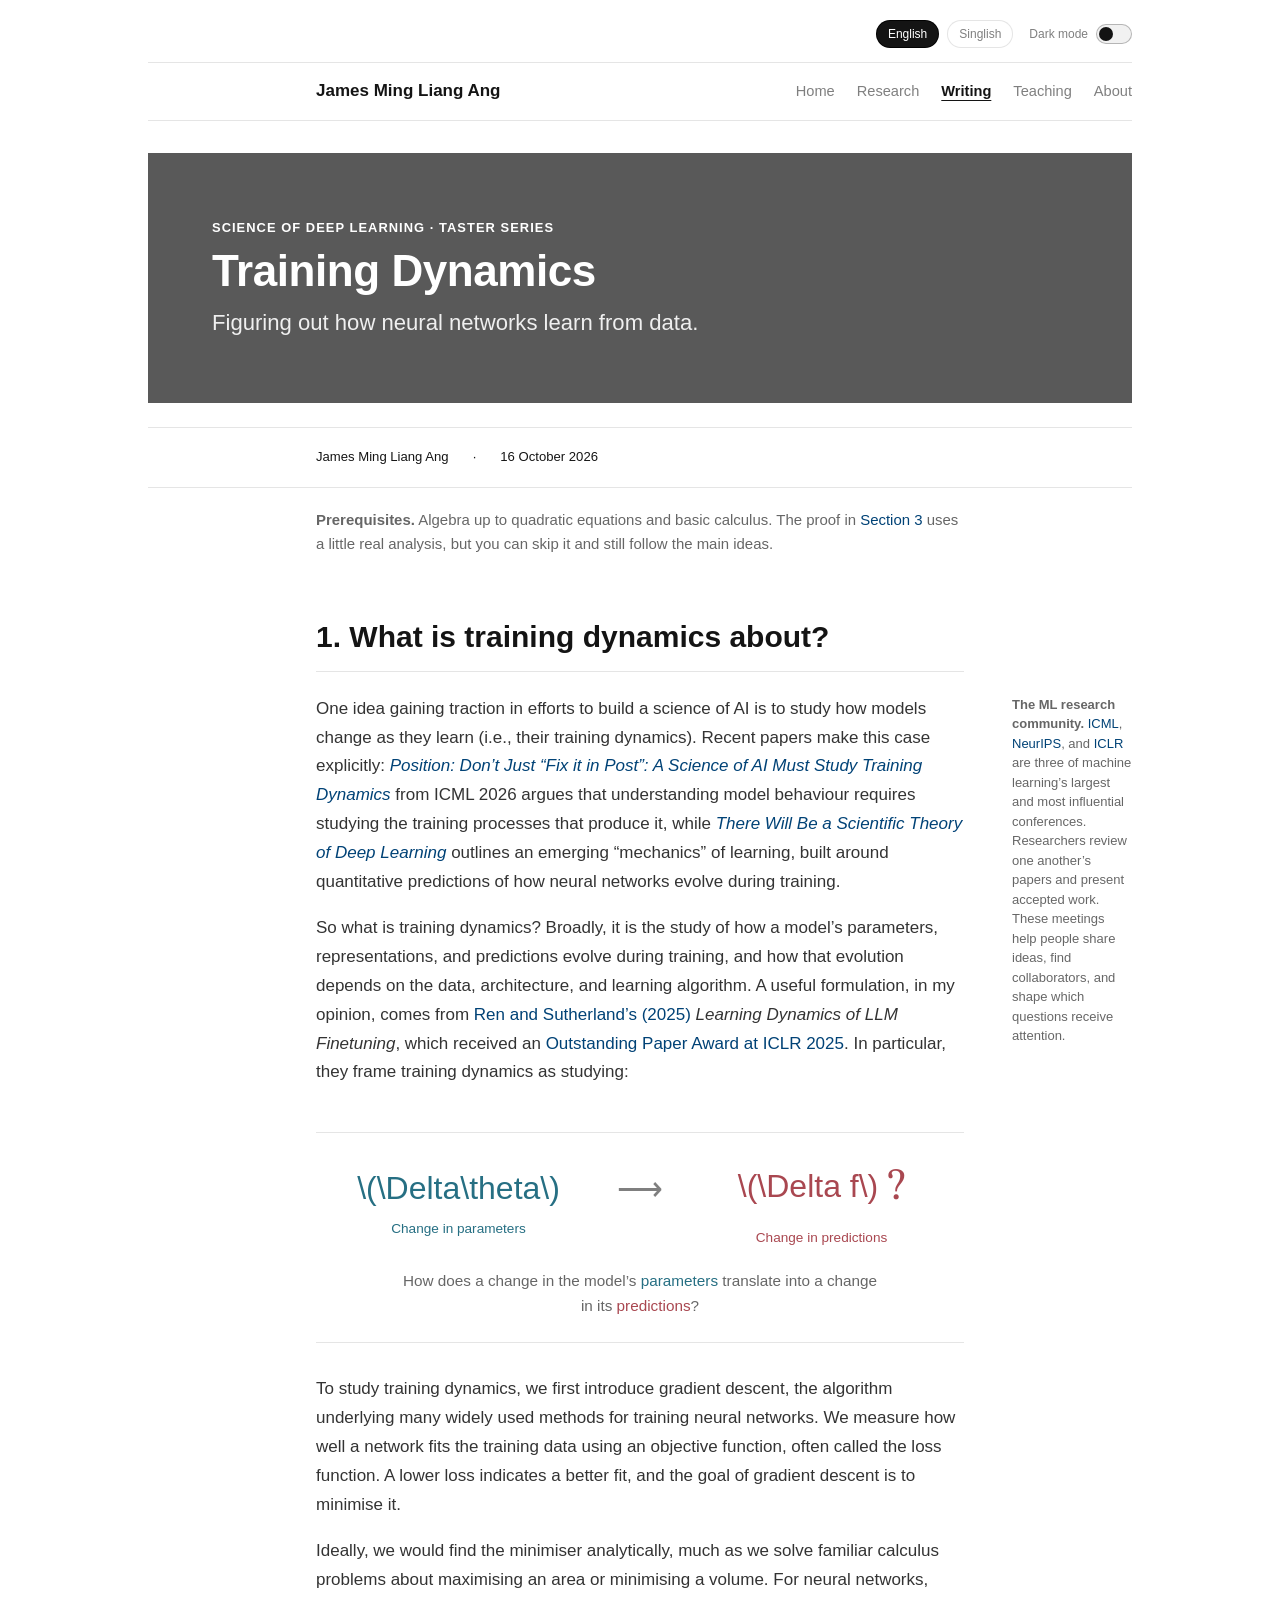
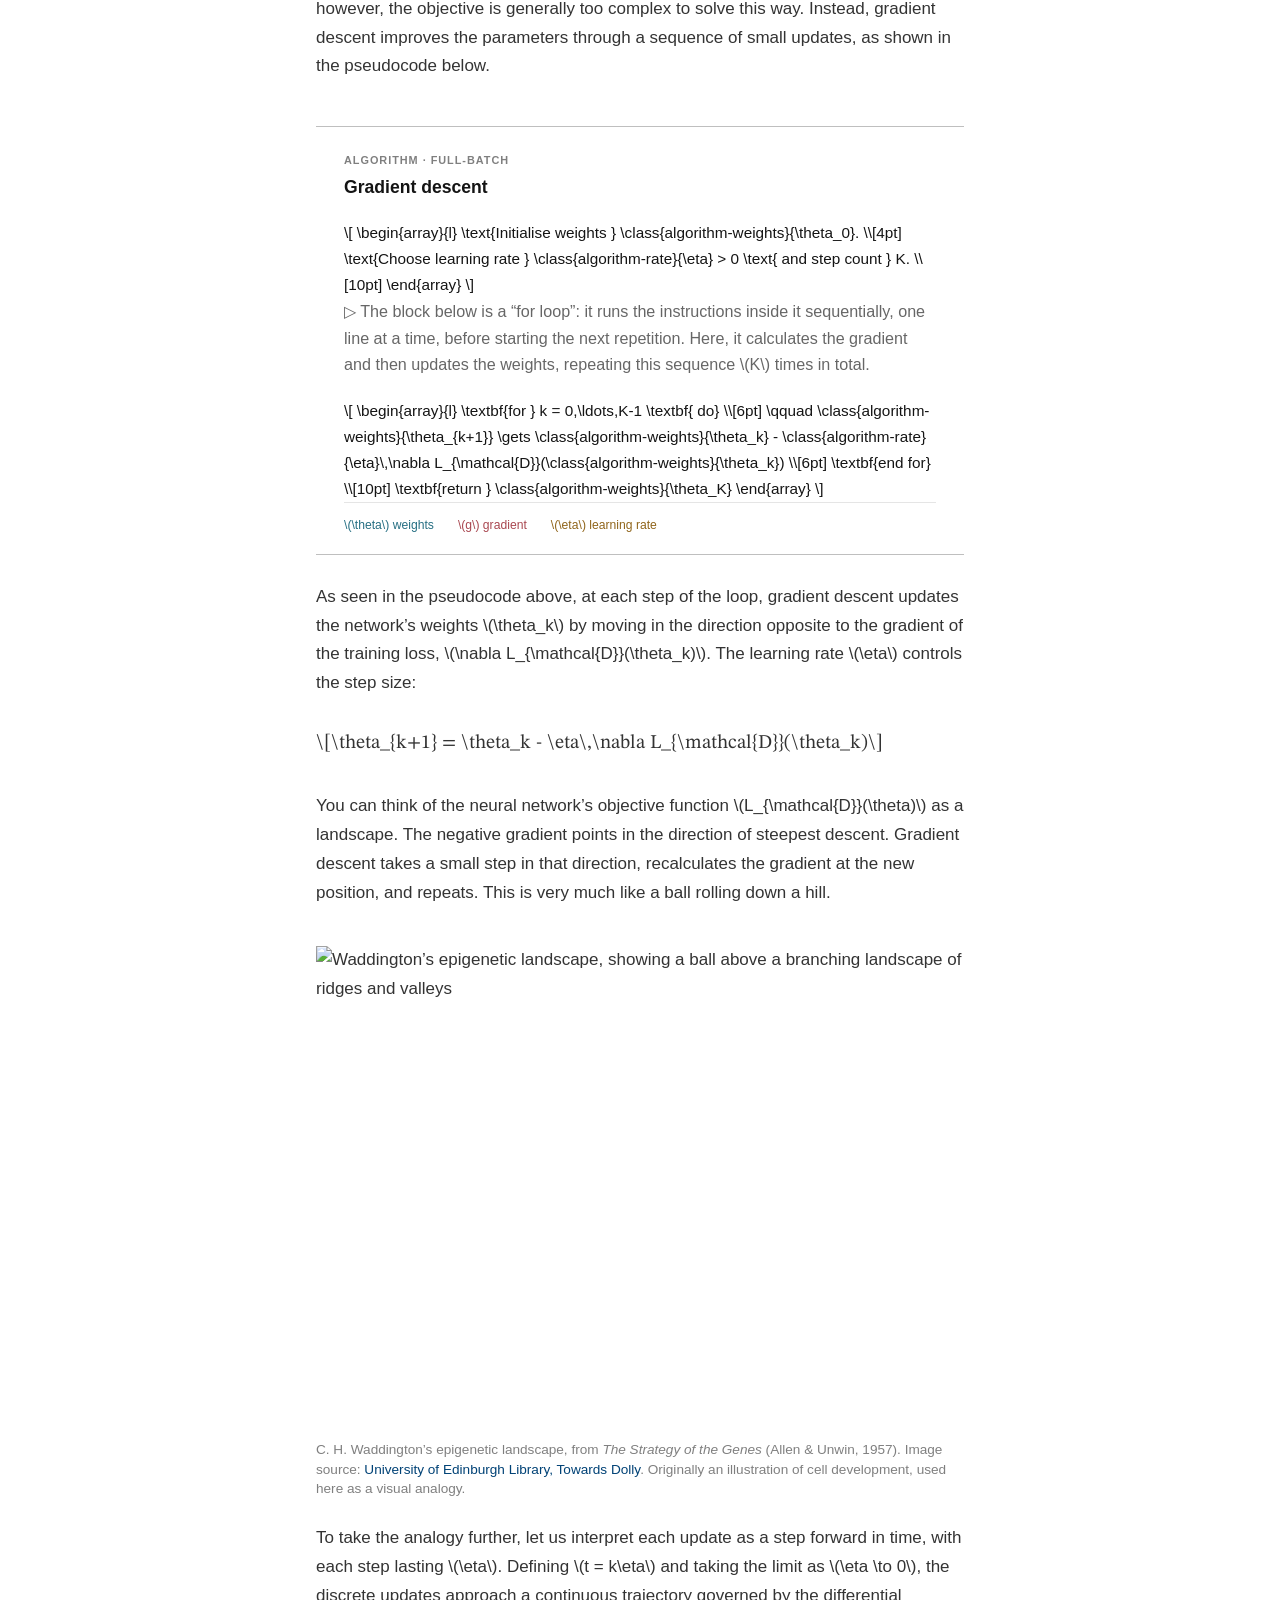
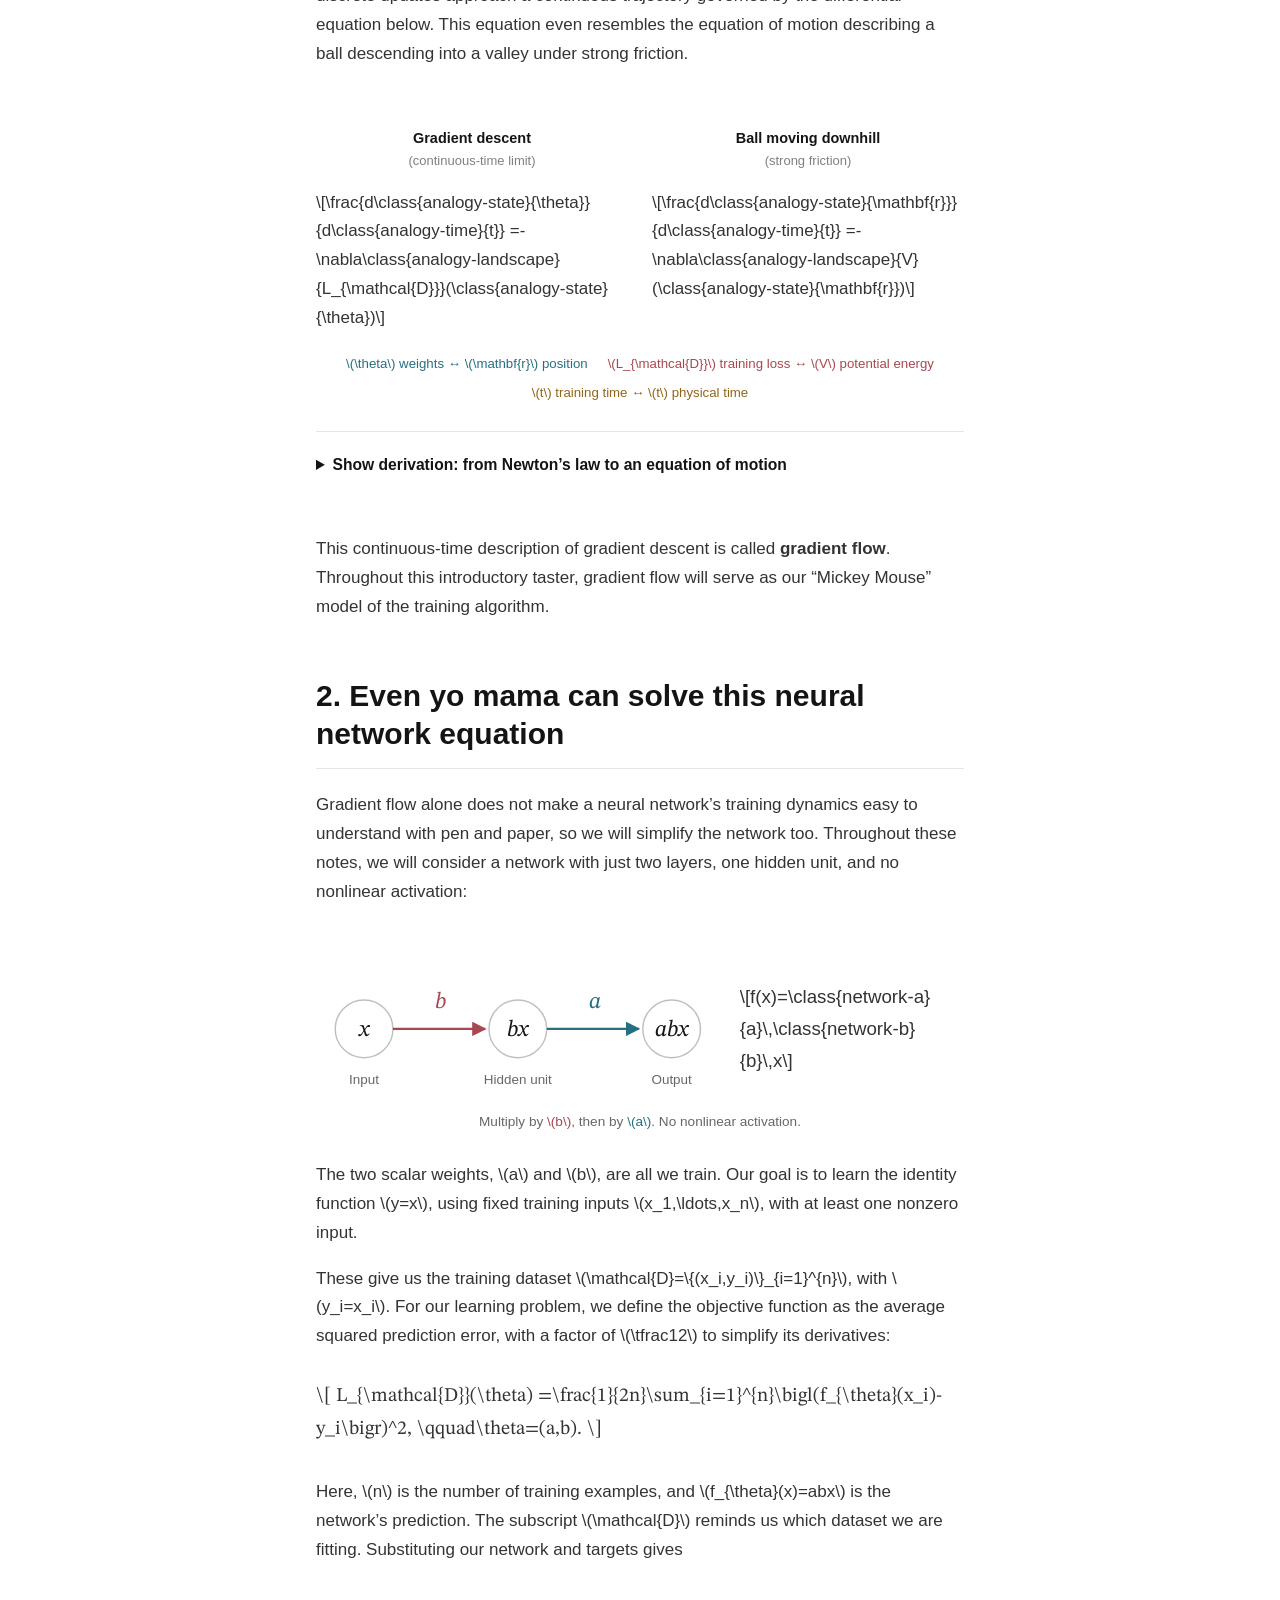
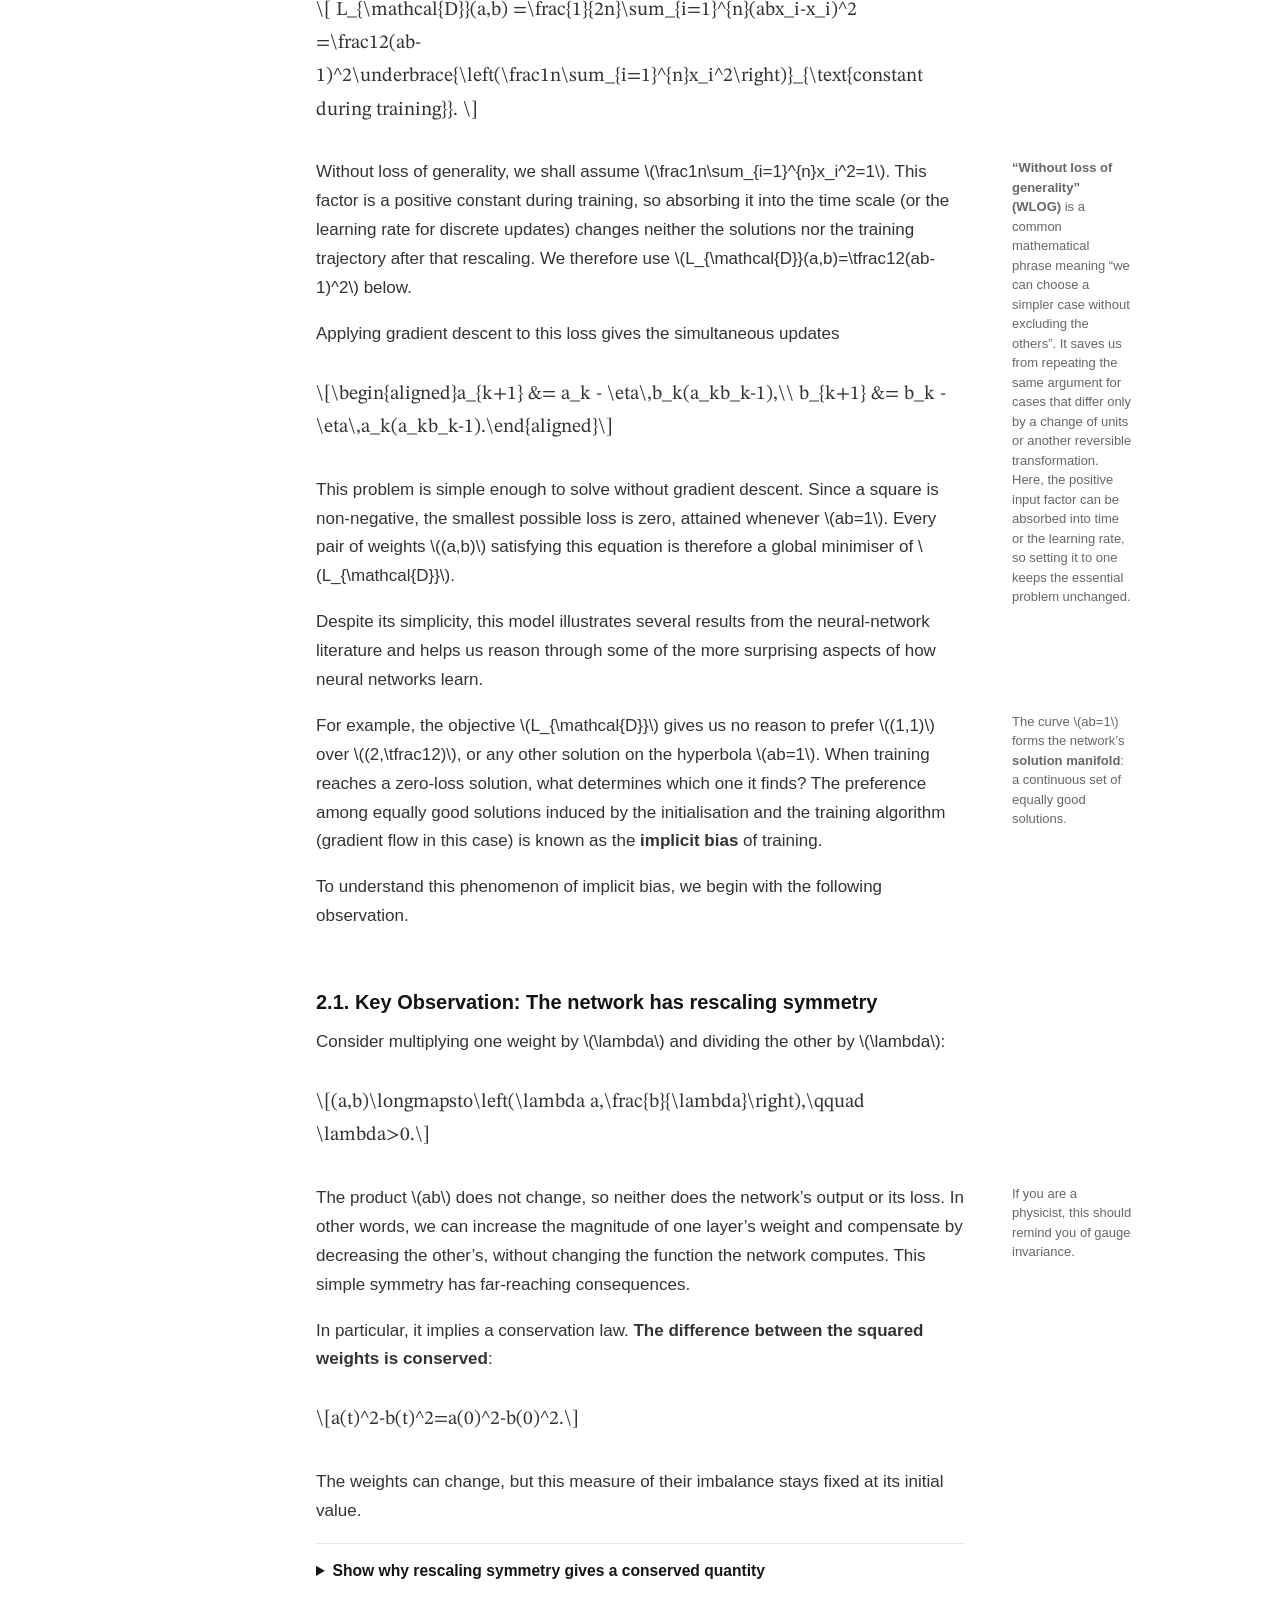
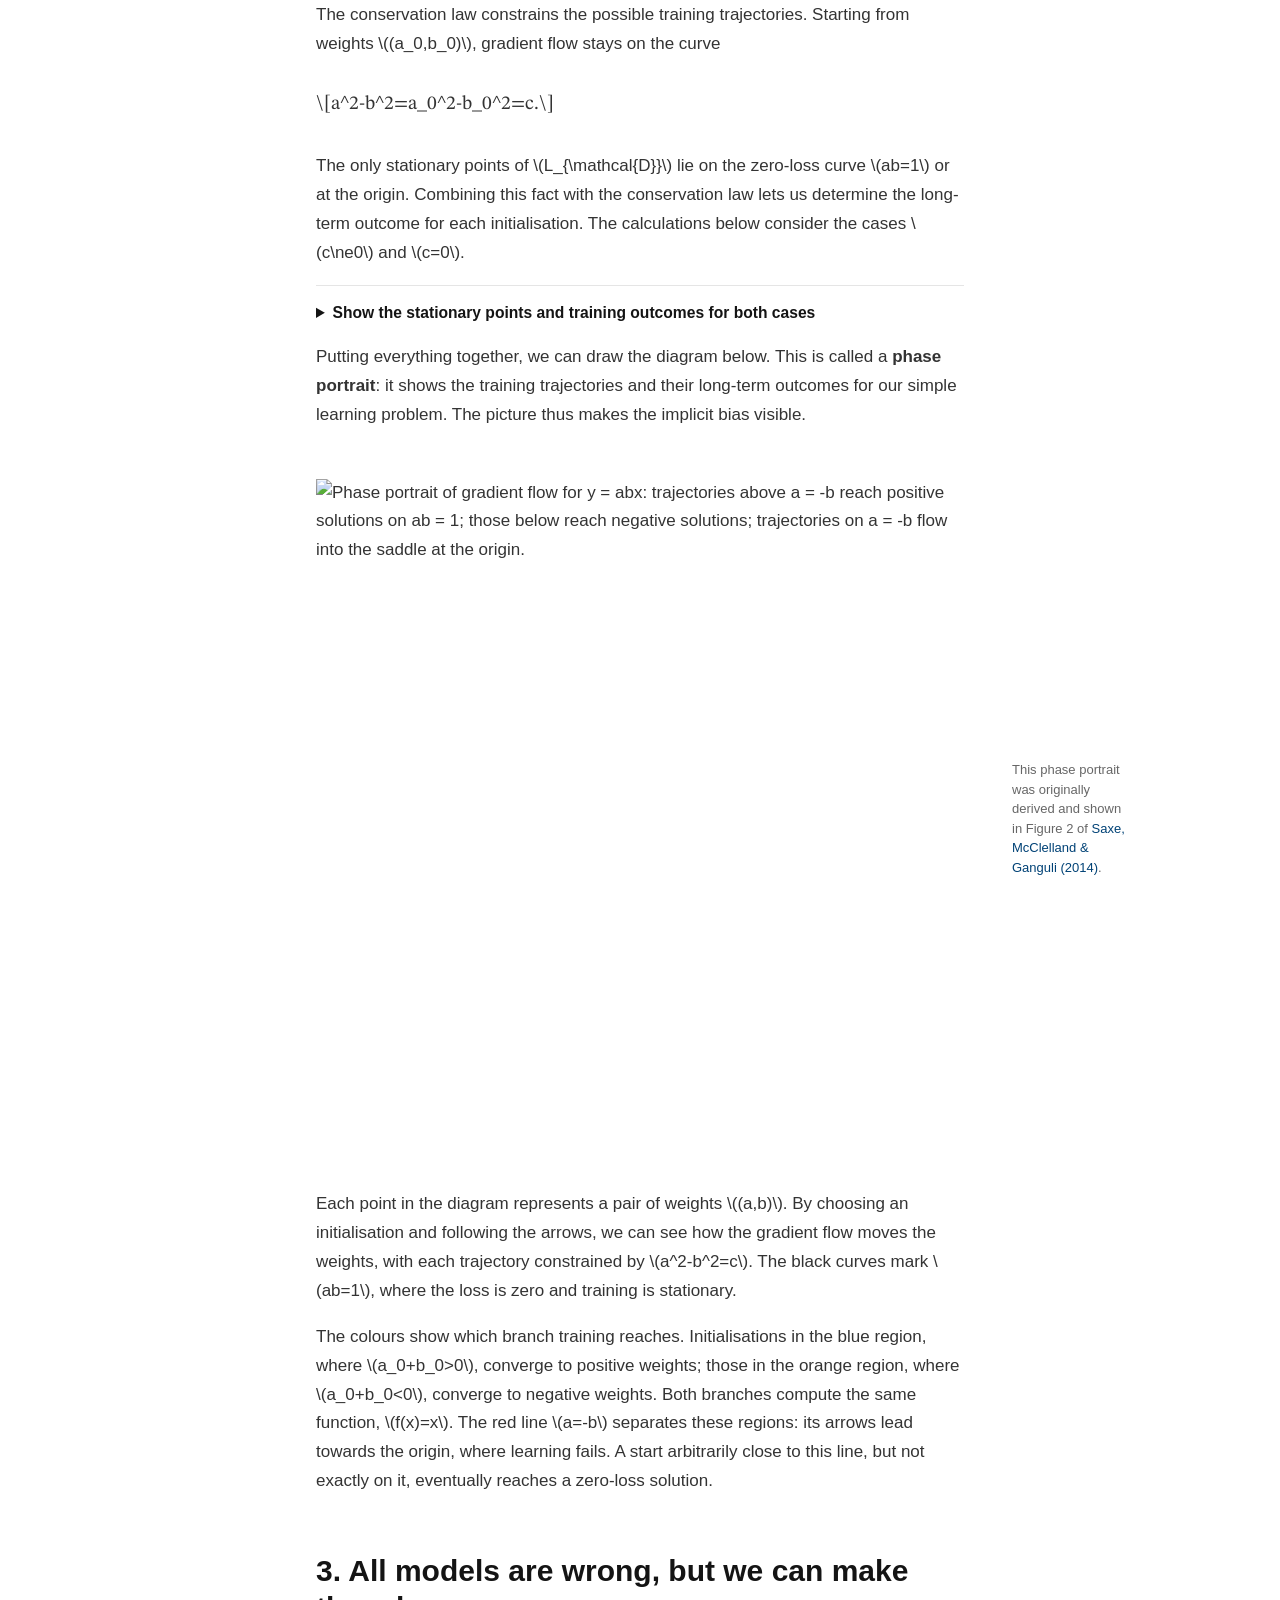
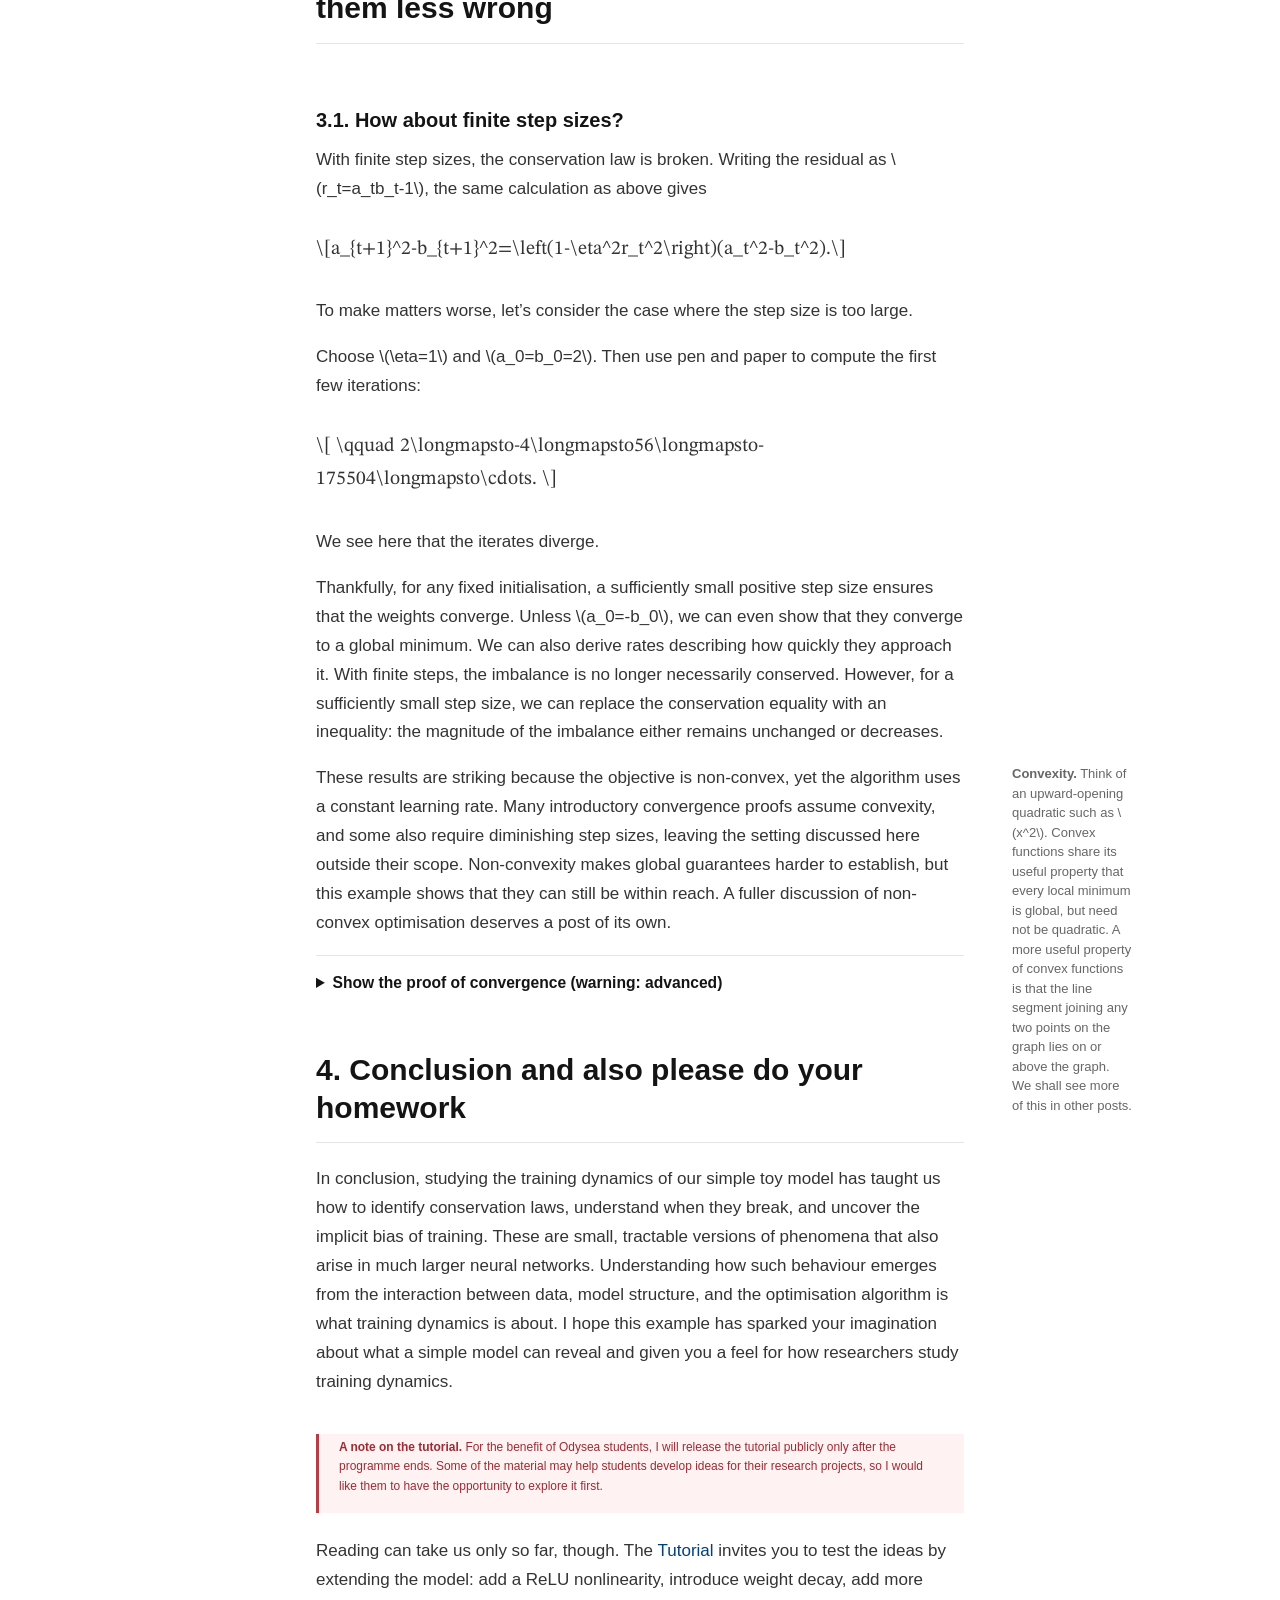
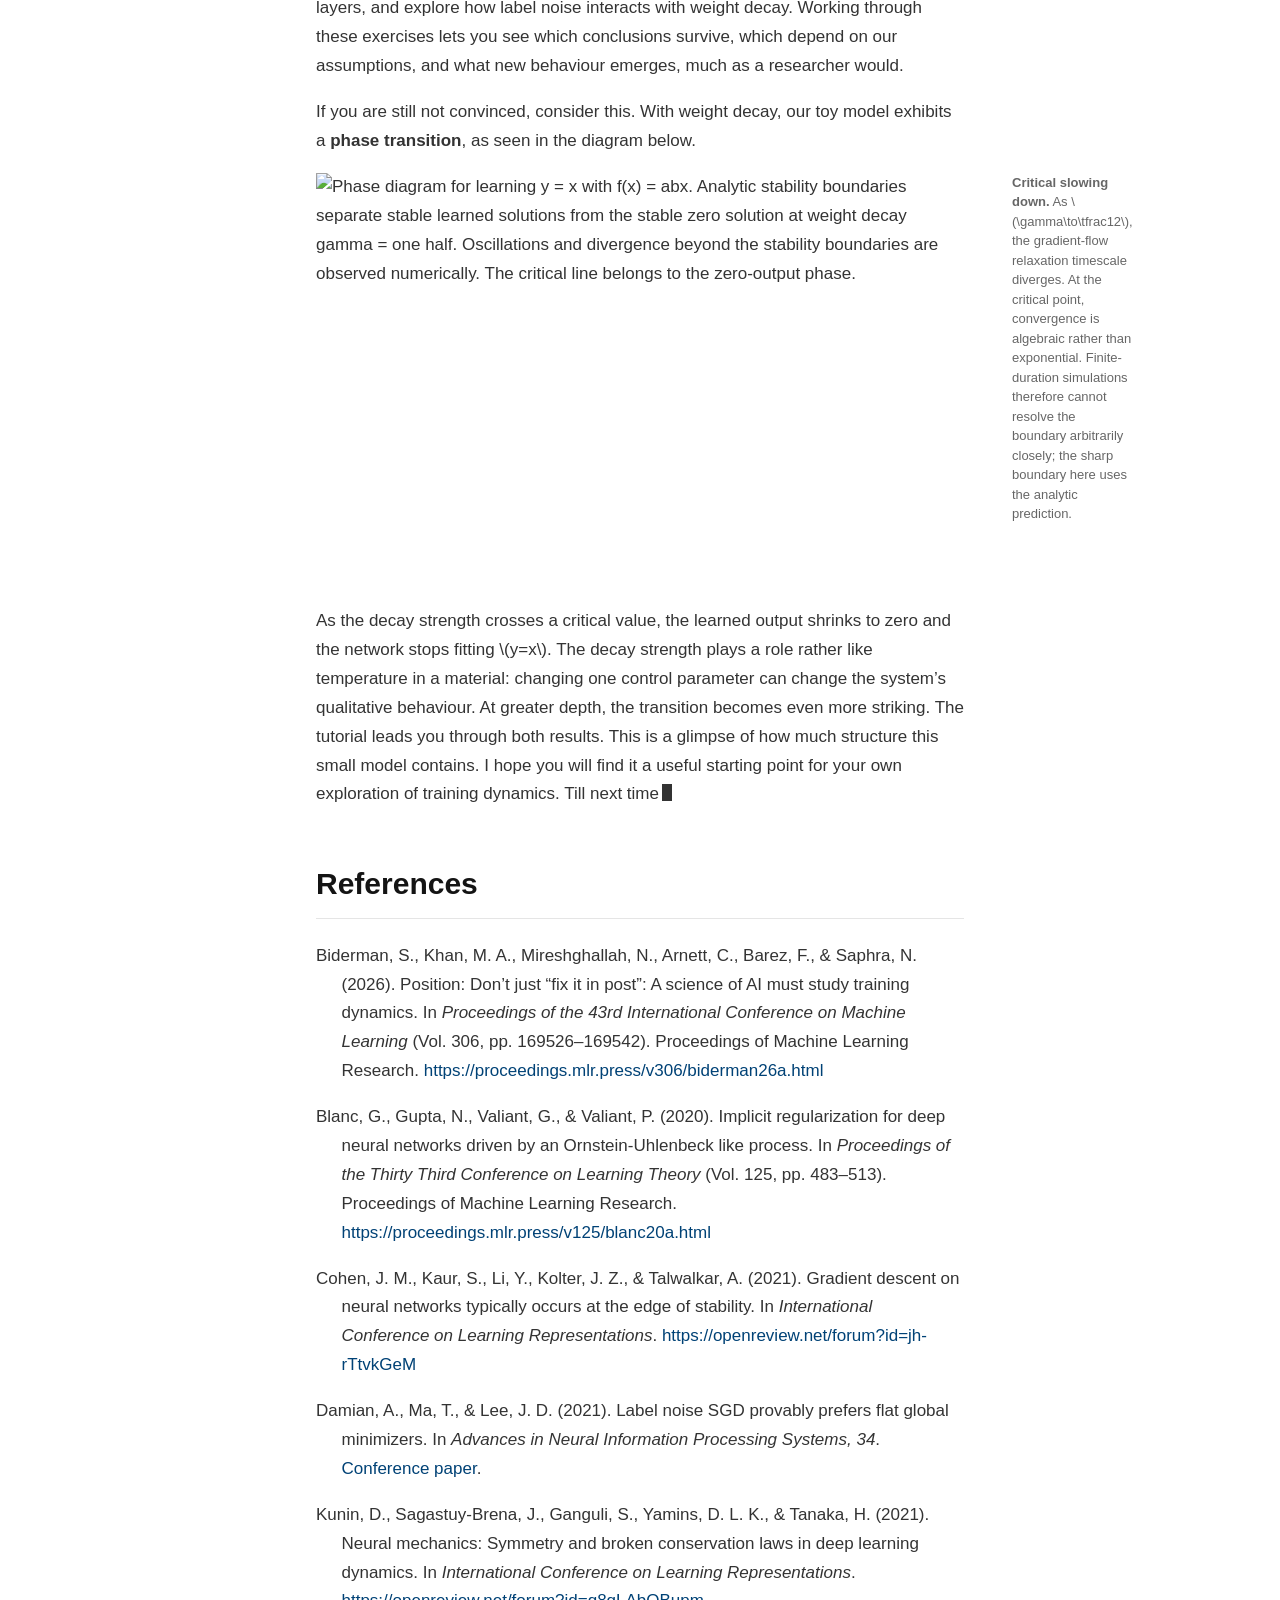
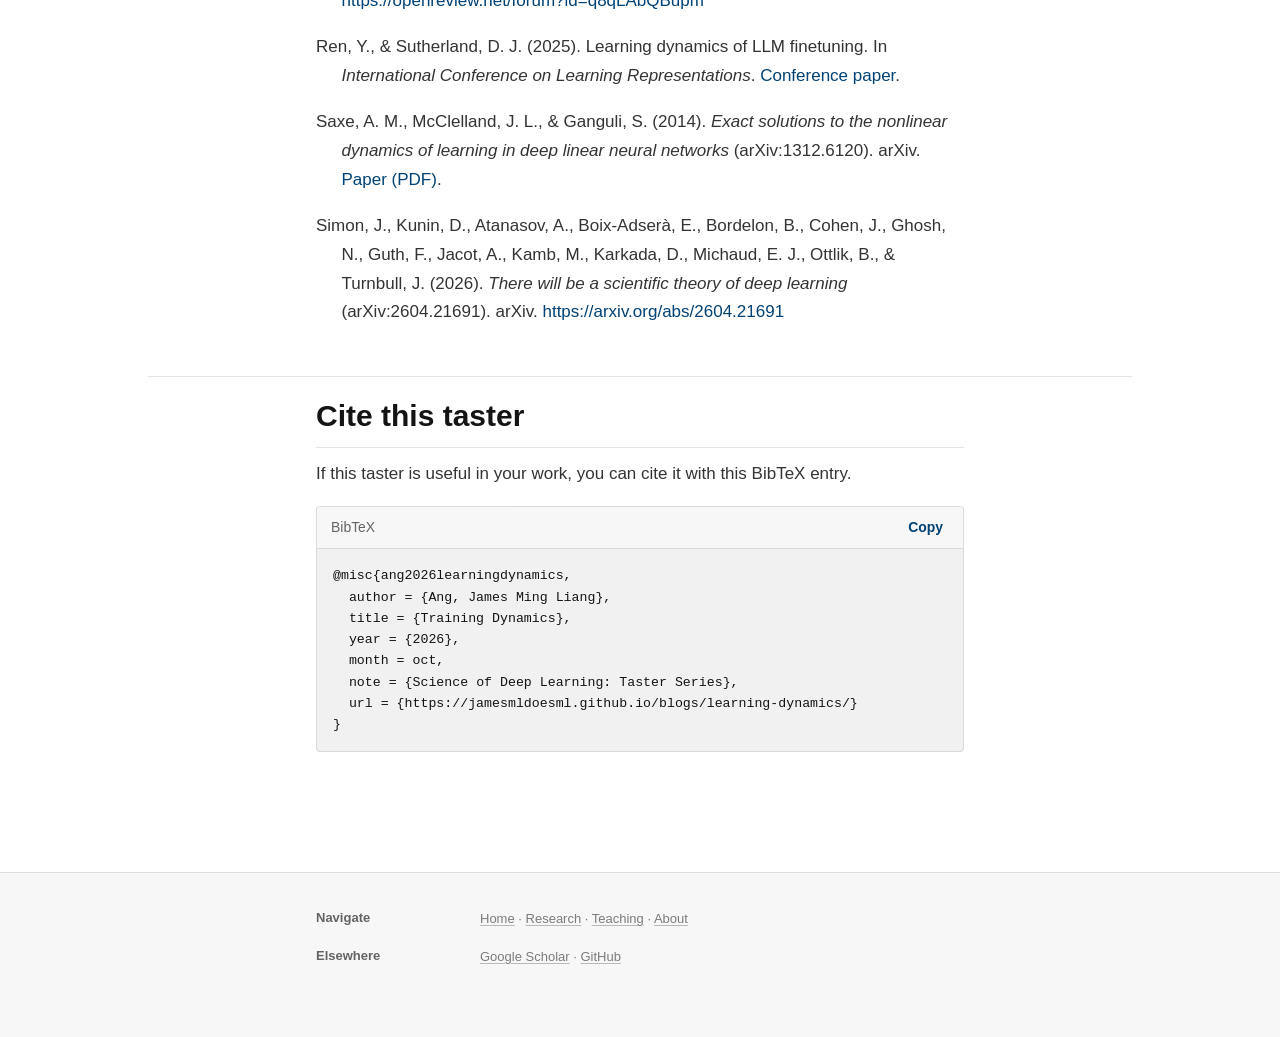
==== commit 59ea835e: "Center phase portrait note and add full Saxe reference" ====
--- a/blogs/learning-dynamics/index.html
+++ b/blogs/learning-dynamics/index.html
@@ -291,7 +291,7 @@
 </details>
         <p>Putting everything together, we can draw the diagram below. This is called a <strong>phase portrait</strong>: it shows the training trajectories and their long-term outcomes for our simple learning problem. The picture thus makes the implicit bias visible.</p>
       </section>
-      <div class="margin-annotated">
+      <div class="margin-annotated phase-portrait-annotated">
       <figure class="learning-outcomes-figure">
         <img src="images/learning-dynamics-phase-portrait.png" alt="Phase portrait of gradient flow for y = abx: trajectories above a = -b reach positive solutions on ab = 1; those below reach negative solutions; trajectories on a = -b flow into the saddle at the origin." width="1640" height="1720" loading="lazy">
       </figure>
@@ -369,6 +369,7 @@
       <p id="ref-damian-2021" style="padding-left: 1.5em; text-indent: -1.5em;">Damian, A., Ma, T., &amp; Lee, J. D. (2021). Label noise SGD provably prefers flat global minimizers. In <em>Advances in Neural Information Processing Systems, 34</em>. <a href="https://papers.neurips.cc/paper_files/paper/2021/hash/e6af401c28c1790eaef7d55c92ab6ab6-Abstract.html">Conference paper</a>.</p>
       <p id="ref-kunin-2021" style="padding-left: 1.5em; text-indent: -1.5em;">Kunin, D., Sagastuy-Brena, J., Ganguli, S., Yamins, D. L. K., &amp; Tanaka, H. (2021). Neural mechanics: Symmetry and broken conservation laws in deep learning dynamics. In <em>International Conference on Learning Representations</em>. <a href="https://openreview.net/forum?id=q8qLAbQBupm">https://openreview.net/forum?id=q8qLAbQBupm</a></p>
       <p id="ref-ren-sutherland-2025" style="padding-left: 1.5em; text-indent: -1.5em;">Ren, Y., &amp; Sutherland, D. J. (2025). Learning dynamics of LLM finetuning. In <em>International Conference on Learning Representations</em>. <a href="https://proceedings.iclr.cc/paper_files/paper/2025/hash/afe1aa79e5eea7955f553c61a307273e-Abstract-Conference.html">Conference paper</a>.</p>
+      <p id="ref-saxe-2014" style="padding-left: 1.5em; text-indent: -1.5em;">Saxe, A. M., McClelland, J. L., &amp; Ganguli, S. (2014). <em>Exact solutions to the nonlinear dynamics of learning in deep linear neural networks</em> (arXiv:1312.6120). arXiv. <a href="https://arxiv.org/pdf/1312.6120">Paper (PDF)</a>.</p>
       <p id="ref-simon-2026" style="padding-left: 1.5em; text-indent: -1.5em;">Simon, J., Kunin, D., Atanasov, A., Boix-Adserà, E., Bordelon, B., Cohen, J., Ghosh, N., Guth, F., Jacot, A., Kamb, M., Karkada, D., Michaud, E. J., Ottlik, B., &amp; Turnbull, J. (2026). <em>There will be a scientific theory of deep learning</em> (arXiv:2604.21691). arXiv. <a href="https://arxiv.org/abs/2604.21691">https://arxiv.org/abs/2604.21691</a></p>
     </section>
     </div>
--- a/assets/site.css
+++ b/assets/site.css
@@ -95,6 +95,124 @@
 .essay-title { padding-block: 52px 24px; }
 .essay-title h1 { max-width: 13em; font-size: 44px; }
 .essay-title .description { max-width: 31em; }
+.learning-dynamics-title {
+  background: linear-gradient(rgba(0, 0, 0, 0.65), rgba(0, 0, 0, 0.65)), url("../blogs/learning-dynamics/images/learning-dynamics.png") center 45% / cover;
+  padding: clamp(32px, 6vw, 64px);
+  margin-block: 32px 24px;
+}
+.learning-dynamics-title h1 { color: #fff; }
+.learning-dynamics-title .eyebrow { color: rgba(255, 255, 255, 0.85); }
+.learning-dynamics-title .eyebrow a { color: #fff; }
+.learning-dynamics-title .learning-dynamics-tagline { color: rgba(255, 255, 255, 0.9); margin-bottom: 0; }
+.science-of-machine-learning-title {
+  background-image: linear-gradient(rgba(0, 0, 0, 0.65), rgba(0, 0, 0, 0.65)), url("../blogs/science-of-machine-learning-primer-series/images/laboratory.png");
+  background-position: center 55%;
+}
+.math-of-machine-learning-title {
+  background-image: linear-gradient(rgba(0, 0, 0, 0.65), rgba(0, 0, 0, 0.65)), url("../blogs/math-of-machine-learning-primer-series/images/einstein-blackboard.png");
+  background-position: center 30%;
+}
+.notebook-tabs { display: flex; gap: 28px; border-bottom: 1px solid var(--hair); margin-bottom: 8px; }
+.notebook-tab { appearance: none; font: inherit; font-size: 0.9rem; font-weight: 500; line-height: 1.5; color: var(--quiet); background: transparent; border: 0; border-radius: 0; padding: 12px 0; cursor: pointer; position: relative; }
+.notebook-tab:hover { color: var(--strong); }
+.notebook-tab[aria-selected="true"] { color: var(--strong); }
+.notebook-tab[aria-selected="true"]::after { content: ""; position: absolute; height: 2px; background: var(--strong); bottom: -1px; left: 0; right: 0; }
+.notebook-tab:focus-visible { outline: 2px solid var(--link); outline-offset: 3px; }
+[role="tabpanel"][hidden] { display: none; }
+.tutorial-placeholder { color: var(--muted); padding-block: 20px 48px; }
+.tutorial-content { padding-top: 24px; }
+.tutorial-content > section { min-width: 0; }
+.tutorial-content code { font-size: 0.85em; overflow-wrap: anywhere; }
+.algorithm-pseudocode { --algorithm-weights: #266f83; --algorithm-gradient: #a94750; --algorithm-rate: #90651b; margin: 1.75rem 0; padding: 24px 28px 18px; border-block: 1px solid var(--hair-strong); background: var(--paper); color: var(--strong); }
+.algorithm-label { display: block; color: var(--quiet); font-size: 0.68rem; font-weight: 600; letter-spacing: 0.09em; text-transform: uppercase; }
+.algorithm-pseudocode h3 { margin: 0.35rem 0 1.25rem; font-size: 1.1rem; }
+.algorithm-math { overflow-x: auto; font-size: 0.9em; }
+.algorithm-math mjx-container[display="true"] { text-align: left !important; margin: 0.5rem 0 1.25rem; }
+.algorithm-weights { color: var(--algorithm-weights); }
+.algorithm-comment { width: 100%; box-sizing: border-box; margin: 0 0 1.25rem; color: var(--muted); font-size: 0.95em; line-height: 1.65; }
+.dynamics-analogy { --analogy-state: #266f83; --analogy-landscape: #a94750; --analogy-time: #90651b; margin: 1.75rem 0; }
+.dynamics-equations { display: grid; grid-template-columns: repeat(2, minmax(0, 1fr)); gap: 24px; padding-block: 12px 20px; }
+.dynamics-equation-label { margin: 0 0 1rem; text-align: center; color: var(--strong); font-size: 0.85em; font-weight: 600; }
+.dynamics-equation-label span { display: block; color: var(--quiet); font-weight: 400; font-size: 0.9em; }
+.dynamics-equations mjx-container[display="true"] { margin: 0.75rem 0; overflow-x: auto; overflow-y: hidden; }
+.analogy-state { color: var(--analogy-state); }
+.analogy-landscape { color: var(--analogy-landscape); }
+.analogy-time { color: var(--analogy-time); }
+.dynamics-color-key { display: flex; flex-wrap: wrap; justify-content: center; gap: 0.5rem 1.25rem; font-size: 0.78em; line-height: 1.6; }
+.dynamics-derivation, .tutorial-solution { margin: 1.75rem 0; padding-top: 1.25rem; border: 0; border-top: 1px solid var(--hair); border-radius: 0; font-size: 0.92em; }
+.dynamics-derivation > summary, .tutorial-solution > summary { padding: 0; cursor: pointer; color: var(--strong); font-size: inherit; font-weight: 600; background: transparent; }
+.dynamics-derivation > summary:focus-visible, .tutorial-solution > summary:focus-visible { outline: 2px solid var(--link); outline-offset: 4px; }
+.dynamics-derivation-body { padding-top: 1.25rem; }
+.narrative-calculation { margin-block: 1rem; padding-top: 0.9rem; }
+.narrative-calculation + .narrative-calculation { margin-top: 0.75rem; }
+.dynamics-derivation .tutorial-equation { font-size: 1em; }
+.linear-network { --network-a: #266f83; --network-b: #a94750; display: grid; grid-template-columns: minmax(0, 1.8fr) minmax(0, 1fr); align-items: center; gap: 4px 20px; margin: 1.75rem 0; }
+.linear-network-diagram { display: block; width: 100%; height: auto; }
+.network-edge { fill: none; stroke-width: 2.5; }
+.network-edge-a { stroke: var(--network-a); }
+.network-edge-b { stroke: var(--network-b); }
+.network-fill-a { fill: var(--network-a); }
+.network-fill-b { fill: var(--network-b); }
+.network-a { color: var(--network-a); }
+.network-b { color: var(--network-b); }
+.network-node { fill: var(--paper); stroke: var(--hair-strong); stroke-width: 1.5; }
+.network-value, .network-weight { font-family: var(--math); font-style: italic; font-size: 24px; text-anchor: middle; }
+.network-value { fill: var(--strong); }
+.network-node-label { fill: var(--muted); font-family: var(--sans); font-size: 14px; text-anchor: middle; }
+.linear-network-equation { font-size: 1.1em; overflow-x: auto; }
+.linear-network figcaption { grid-column: 1 / -1; color: var(--muted); font-size: 0.8em; text-align: center; }
+html[data-theme="dark"] .linear-network { --network-a: #80c5d2; --network-b: #e9a0a7; }
+@media (max-width: 500px) { .linear-network { grid-template-columns: 1fr; gap: 0; } .linear-network-equation mjx-container[display="true"] { margin: 0.5rem 0 1rem; } }
+html[data-theme="dark"] .dynamics-analogy { --analogy-state: #80c5d2; --analogy-landscape: #e9a0a7; --analogy-time: #d9bd78; }
+@media (max-width: 500px) { .dynamics-equations { gap: 12px; font-size: 0.8em; } }
+.algorithm-gradient { color: var(--algorithm-gradient); }
+.algorithm-rate { color: var(--algorithm-rate); }
+.algorithm-legend { display: flex; flex-wrap: wrap; gap: 0.5rem 1.5rem; margin: 0; padding-top: 12px; border-top: 1px solid var(--hair); font-size: 0.76rem; }
+html[data-theme="dark"] .algorithm-pseudocode { --algorithm-weights: #80c5d2; --algorithm-gradient: #e9a0a7; --algorithm-rate: #d9bd78; }
+@media (max-width: 600px) { .algorithm-pseudocode { padding: 20px 12px 16px; } .algorithm-math { font-size: 0.78em; } }
+.cite-this-primer { border-top: 1px solid var(--hair); margin-top: 32px; padding-top: 20px; padding-bottom: 56px; }
+.cite-this-primer h2 { margin: 0 0 12px; padding-bottom: 12px; }
+.citation-header { display: flex; justify-content: space-between; align-items: center; padding: 8px 14px; border: 1px solid var(--hair); border-bottom: 0; border-radius: 4px 4px 0 0; background: var(--appendix); color: var(--muted); font-size: 0.82em; }
+.citation-header button { appearance: none; border: 0; background: transparent; color: var(--link); font: inherit; font-weight: 600; cursor: pointer; }
+.citation-header button:focus-visible { outline: 2px solid var(--link); outline-offset: 2px; }
+#primer-bibtex { margin: 0; padding: 16px; border: 1px solid var(--hair); border-radius: 0 0 4px 4px; overflow-x: auto; background: var(--frame); color: var(--strong); font-size: 0.78em; line-height: 1.6; }
+.tutorial-equation { font-family: var(--math); font-size: 1.15em; padding: 12px 0; margin-bottom: 1em; overflow-x: auto; }
+.tutorial-note { margin: 1.5em 0; padding: 4px 0 4px 20px; border-left: 2px solid var(--hair-strong); color: var(--muted); }
+.tutorial-release-notice { margin: 1.25rem 0 1.5rem; padding: 16px 20px; border-left: 3px solid #b43e46; background: #fff2f2; color: #982d35; }
+.row > .tutorial-release-notice { grid-column: 1; grid-row: auto; width: auto; min-width: 0; box-sizing: border-box; }
+.tutorial-release-notice p { margin: 0; font-size: 0.92em; line-height: 1.65; }
+html[data-theme="dark"] .tutorial-release-notice { border-color: #e79b9f; background: #301c20; color: #f0b1b6; }
+.tutorial-note p { margin: 0; }
+.learning-definition { --definition-parameters: #266f83; --definition-predictions: #a94750; margin: 1.75rem 0 2rem; padding: 24px 0; border-block: 1px solid var(--hair); }
+.definition-mapping { display: grid; grid-template-columns: minmax(0, 1fr) auto minmax(0, 1fr); align-items: center; gap: 16px; text-align: center; }
+.definition-symbol { font-size: 2rem; line-height: 1.4; }
+.definition-question { display: inline-block; margin-left: 0.2em; font-family: var(--math); font-size: 1.4em; vertical-align: -0.04em; }
+.learning-definition .definition-mapping p { margin: 0.4rem 0 0; font-size: 0.8em; font-weight: 500; }
+.definition-parameters { color: var(--definition-parameters); }
+.definition-predictions { color: var(--definition-predictions); }
+.definition-arrow { color: var(--quiet); font-family: var(--math); font-size: 2rem; padding-bottom: 1.4rem; }
+.learning-definition figcaption { max-width: 32em; margin: 1.25rem auto 0; color: var(--muted); font-size: 0.9em; line-height: 1.6; text-align: center; }
+html[data-theme="dark"] .learning-definition { --definition-parameters: #80c5d2; --definition-predictions: #e9a0a7; }
+@media (max-width: 500px) { .definition-mapping { gap: 8px; } .definition-symbol { font-size: 1.6rem; } .learning-definition .definition-mapping p { font-size: 0.72em; } }
+.learning-outcomes-figure { max-width: 648px; margin: 2rem auto; }
+.learning-outcomes-figure img { display: block; width: 100%; height: auto; }
+.learning-outcomes-figure figcaption { color: var(--quiet); font-size: 0.8em; line-height: 1.45; margin-top: 0.5rem; }
+.jigsaw-source { color: var(--quiet); font-size: 0.8em; line-height: 1.45; margin-top: 0.5rem; }
+.solution-label { margin-left: 6px; font-weight: 400; color: var(--quiet); }
+.solution-body { padding: 1.25rem 0 0; min-width: 0; }
+.solution-body .margin-annotated > .margin-note { position: static; width: auto; border-left: 2px solid var(--hair); padding-left: 14px; margin-block: 16px; }
+@media (min-width: 1080px) {
+  .solution-body .sequence-convergence-note > .margin-note,
+  .solution-body .partial-differentiation-note > .partial-differentiation-aside { position: absolute; left: calc(100% + 48px); top: 0; width: 120px; border: 0; padding: 0; margin: 0; }
+}
+.solution-body ul { padding-left: 22px; }
+.solution-body li { margin-bottom: 10px; }
+.solution-body .tutorial-equation { font-size: 1em; }
+.solution-table { overflow-x: auto; margin-bottom: 20px; }
+.solution-table table { border-collapse: collapse; width: 100%; font-size: 0.85em; }
+.solution-table th, .solution-table td { padding: 8px 12px; border-bottom: 1px solid var(--hair); text-align: left; vertical-align: top; }
+.solution-controls { margin: 24px 0 12px; }
+.solution-controls button { appearance: none; padding: 0; border: 0; background: transparent; color: var(--link); font: inherit; font-size: 0.85em; cursor: pointer; text-decoration: underline; text-underline-offset: 3px; }
 .eyebrow { margin: 0 0 8px; color: var(--quiet); font-size: 0.76em; font-weight: 650; letter-spacing: 0.08em; text-transform: uppercase; }
 
 .byline { border-top: 1px solid var(--hair); border-bottom: 1px solid var(--hair); padding-block: 18px; }
@@ -103,6 +221,9 @@
 .byline p { margin: 0; color: var(--strong); }
 
 article { padding-block: 32px 24px; }
+.prerequisites-note { margin: 0.5rem 0 1.5rem; color: var(--muted); font-size: 0.88em; line-height: 1.6; }
+.primer-series-article { padding-top: 24px; }
+.primer-series-article > section:first-child > h2 { margin-top: 0; }
 p { margin: 0 0 1em; }
 h2 { font-size: 24px; font-weight: 600; line-height: 1.25; color: var(--strong); margin: 2.4rem 0 1.4rem; padding-bottom: 1rem; border-bottom: 1px solid var(--hair); }
 @media (min-width: 1024px) { h2 { font-size: 30px; } }
@@ -114,18 +235,26 @@
 .pull-quote p { margin-bottom: 0.55em; font-family: var(--math); font-size: 1.05em; font-style: italic; }
 .pull-quote cite { display: block; color: var(--quiet); font-size: 0.82em; font-style: normal; }
 .more-link { display: inline-block; margin-top: 0.25em; font-size: 0.92em; font-weight: 650; }
+.primer-list-button { display: inline-block; margin-top: 1rem; padding: 0.65em 1em; border: 1px solid var(--hair-strong); border-radius: 6px; background: var(--paper); color: var(--link); font-size: 0.92em; font-weight: 650; text-decoration: none; }
+.primer-list-button:hover { border-color: var(--link); text-decoration: underline; text-underline-offset: 3px; }
+.primer-list-button:focus-visible { outline: 2px solid var(--link); outline-offset: 3px; }
 .essay-meta { margin: 0 0 0.55rem; color: var(--quiet); font-size: 0.76em; font-weight: 650; letter-spacing: 0.06em; text-transform: uppercase; }
 .essay-link { color: inherit; }
 .essay-link:hover { color: var(--link); }
 .writing-index-item { padding-bottom: 2.2rem; border-bottom: 1px solid var(--hair); }
 .writing-index-item h2 { margin-top: 0; border-bottom: 0; padding-bottom: 0; }
+.primer-list { margin-top: 2rem; padding-top: 2rem; border-top: 1px solid var(--hair-strong); }
+.primer-list-heading h2 { margin: 0; padding-bottom: 1rem; border-bottom: 1px solid var(--hair); }
+.primer-list .writing-index-item { padding-top: 1.5rem; }
+.primer-list .writing-index-item h3 { margin-top: 0; }
 .writing-page { padding-top: 18px; }
 .writing-section { padding-block: 14px 22px; }
 .section-heading { padding-bottom: 0.35rem; }
 .section-heading .essay-meta { margin-bottom: 0.25rem; }
 .section-heading h2 { margin: 0; border-bottom: 0; padding-bottom: 0; font-size: 1.05rem; letter-spacing: 0.01em; }
-.pinned-writing { padding-bottom: 2.4rem; border-bottom: 1px solid var(--hair); }
-.pinned-writing h2 { margin-top: 1.65rem; }
+.pinned-writing { padding-top: 0.65rem; padding-bottom: 2.4rem; border-bottom: 1px solid var(--hair); }
+.pinned-writing h2 { margin-top: 0; }
+.pinned-writing + .pinned-writing { padding-top: 1.9rem; }
 .writing-more[hidden] { display: none; }
 .show-more-button { display: inline-flex; align-items: center; gap: 0.55rem; appearance: none; margin-top: 0.35rem; padding: 0; border: 0; background: transparent; color: var(--link); font: inherit; font-size: 0.92em; font-weight: 650; line-height: 1.4; cursor: pointer; }
 .show-more-button:hover { text-decoration: underline; text-underline-offset: 2px; }
@@ -138,10 +267,20 @@
 .article-meta { display: flex; flex-wrap: wrap; gap: 0.25rem 1.5rem; margin: 0; color: var(--quiet); font-size: 0.82rem; }
 .article-meta span + span::before { content: "·"; margin-right: 1.5rem; }
 .article-body > p:first-child::first-letter { float: left; margin: 0.12em 0.09em 0 0; color: var(--strong); font-family: var(--math); font-size: 4.1em; line-height: 0.72; }
+.essay-list { margin: 0.25em 0 1.5em; padding-left: 1.5em; }
+.essay-list li { margin-bottom: 0.28em; padding-left: 0.25em; }
 
 aside { font-size: 12.5px; line-height: 1.5; color: var(--muted); margin: 0 0 1.2em; }
 @media (min-width: 1024px) { aside { font-size: 13px; } }
 aside b { color: var(--strong); font-weight: 600; }
+.margin-note .note-quote { margin: 0.7em 0 0.45em; font-family: var(--math); font-style: italic; }
+.margin-note cite { display: block; color: var(--quiet); font-style: normal; }
+@media (min-width: 1080px) {
+  .margin-annotated { position: relative; }
+  .margin-annotated > .margin-note { position: absolute; left: calc(100% + 48px); top: 0; width: 120px; }
+  .phase-portrait-annotated > .margin-note { top: 50%; transform: translateY(-50%); margin: 0; }
+  .phase-portrait-annotated > .margin-note p { margin: 0; }
+}
 @media (min-width: 1080px) {
   .pinned-writing > .margin-quote { grid-row: 2 / span 20; padding-top: 0.15rem; }
 }
@@ -203,3 +342,7 @@
   .article-meta { display: grid; gap: 0.1rem; }
   .article-meta span + span::before { content: none; }
 }
+
+.terminal-cursor { display: inline-block; width: 0.55em; height: 1em; margin-left: 0.2em; vertical-align: -0.12em; background: currentColor; animation: terminal-cursor-blink 1.1s step-end infinite; }
+@keyframes terminal-cursor-blink { 50% { opacity: 0; } }
+@media (prefers-reduced-motion: reduce) { .terminal-cursor { animation: none; } }
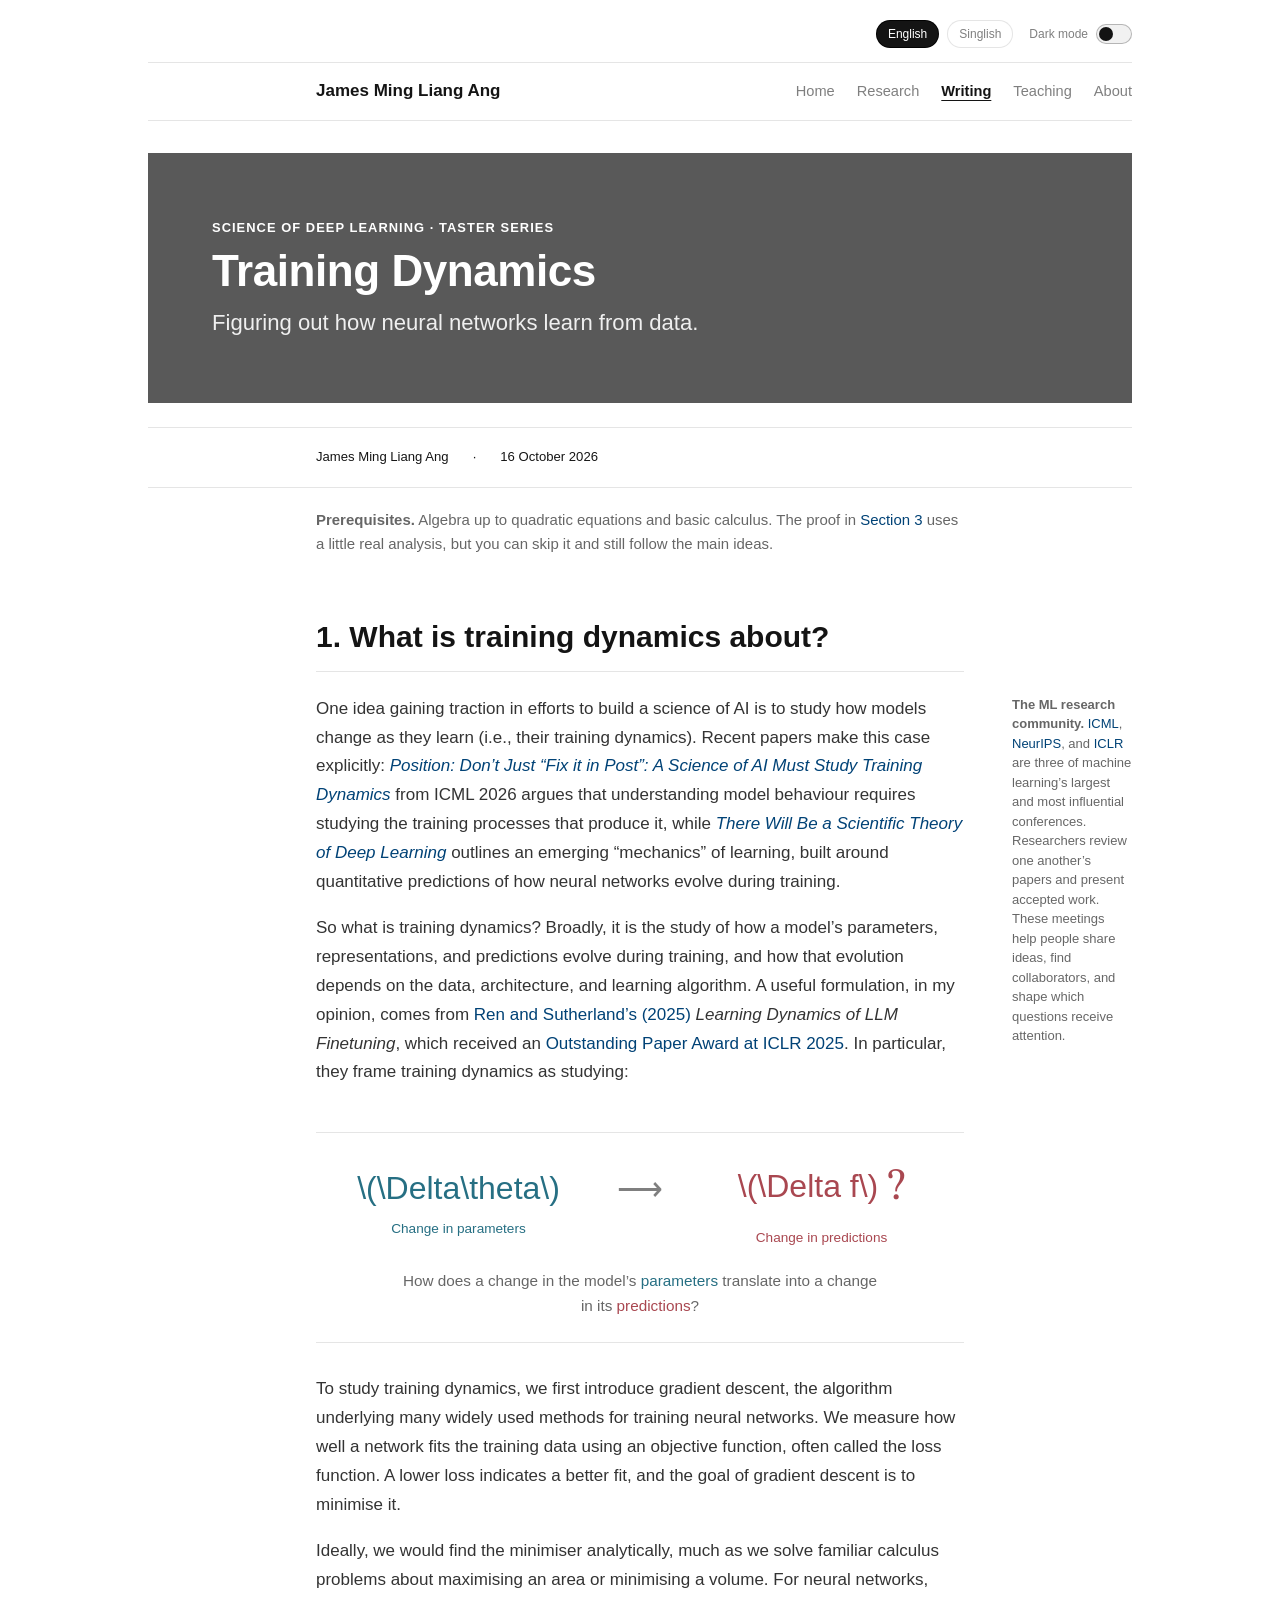
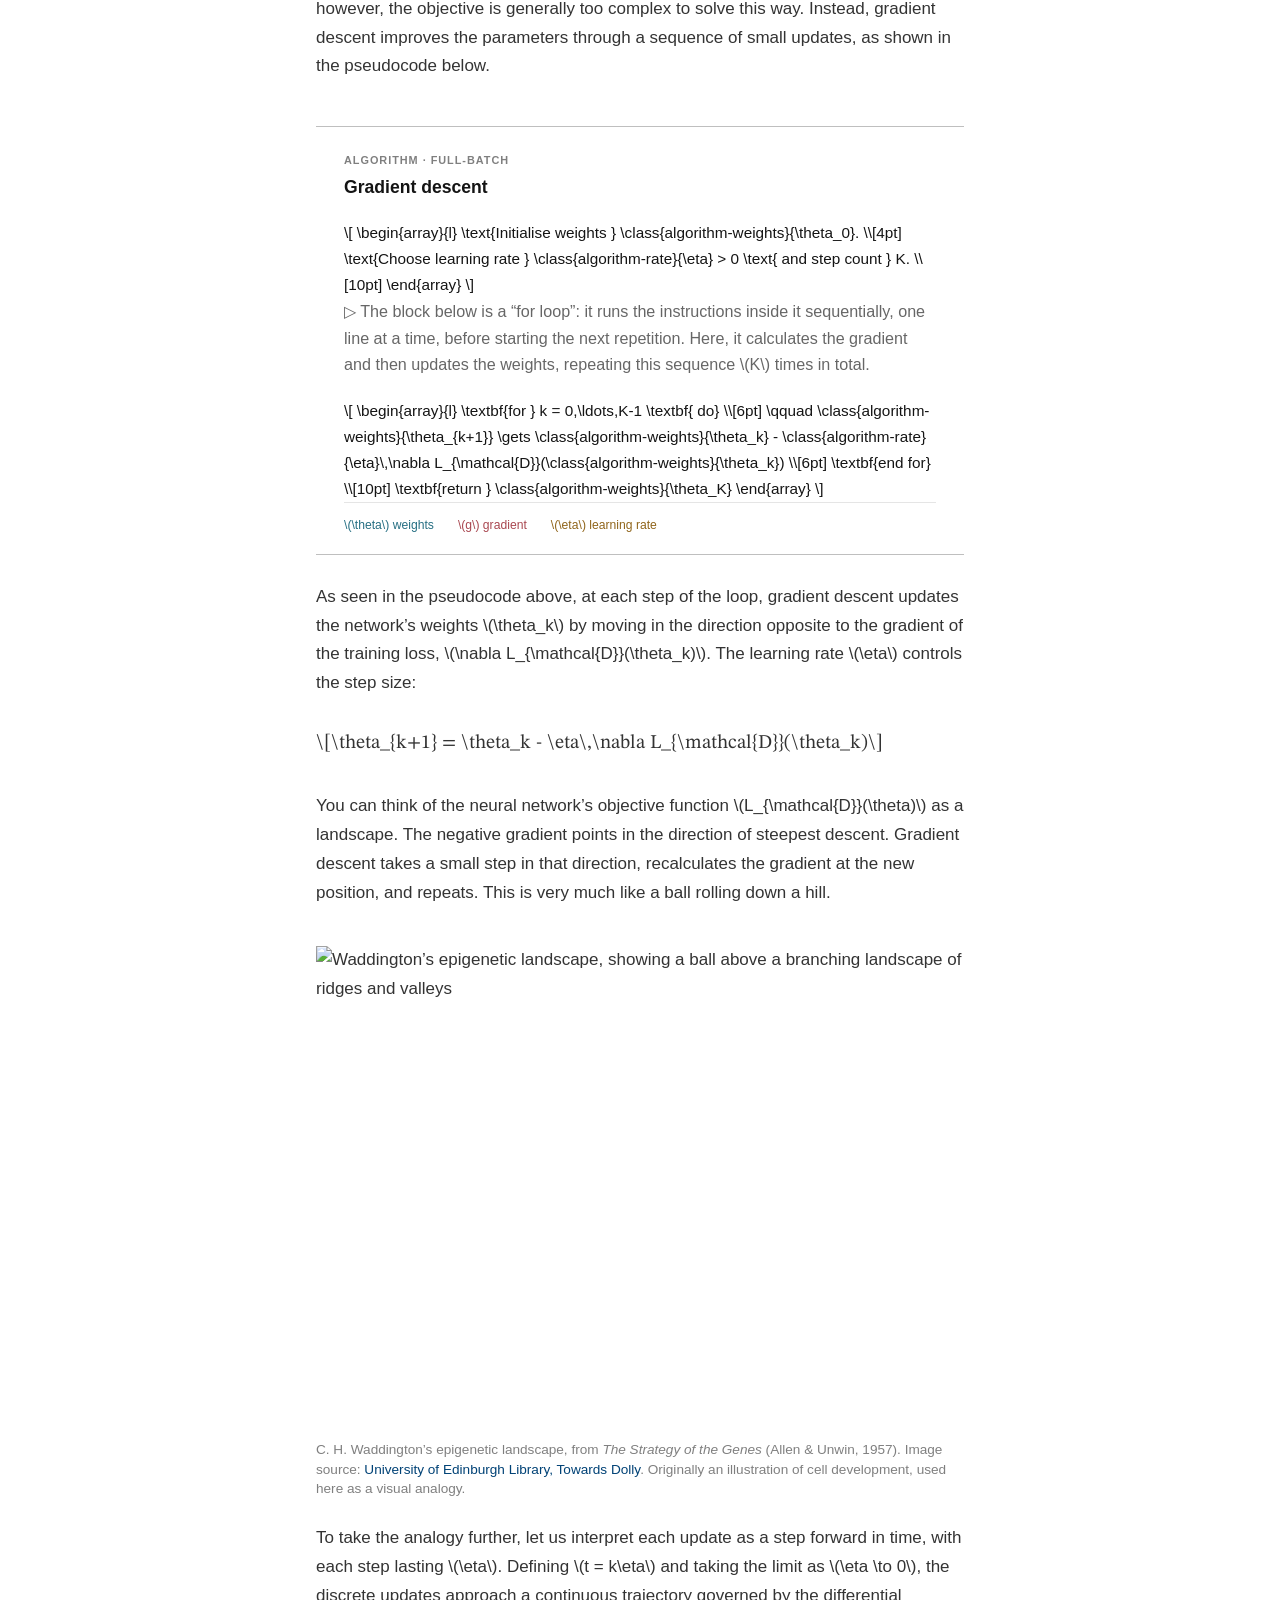
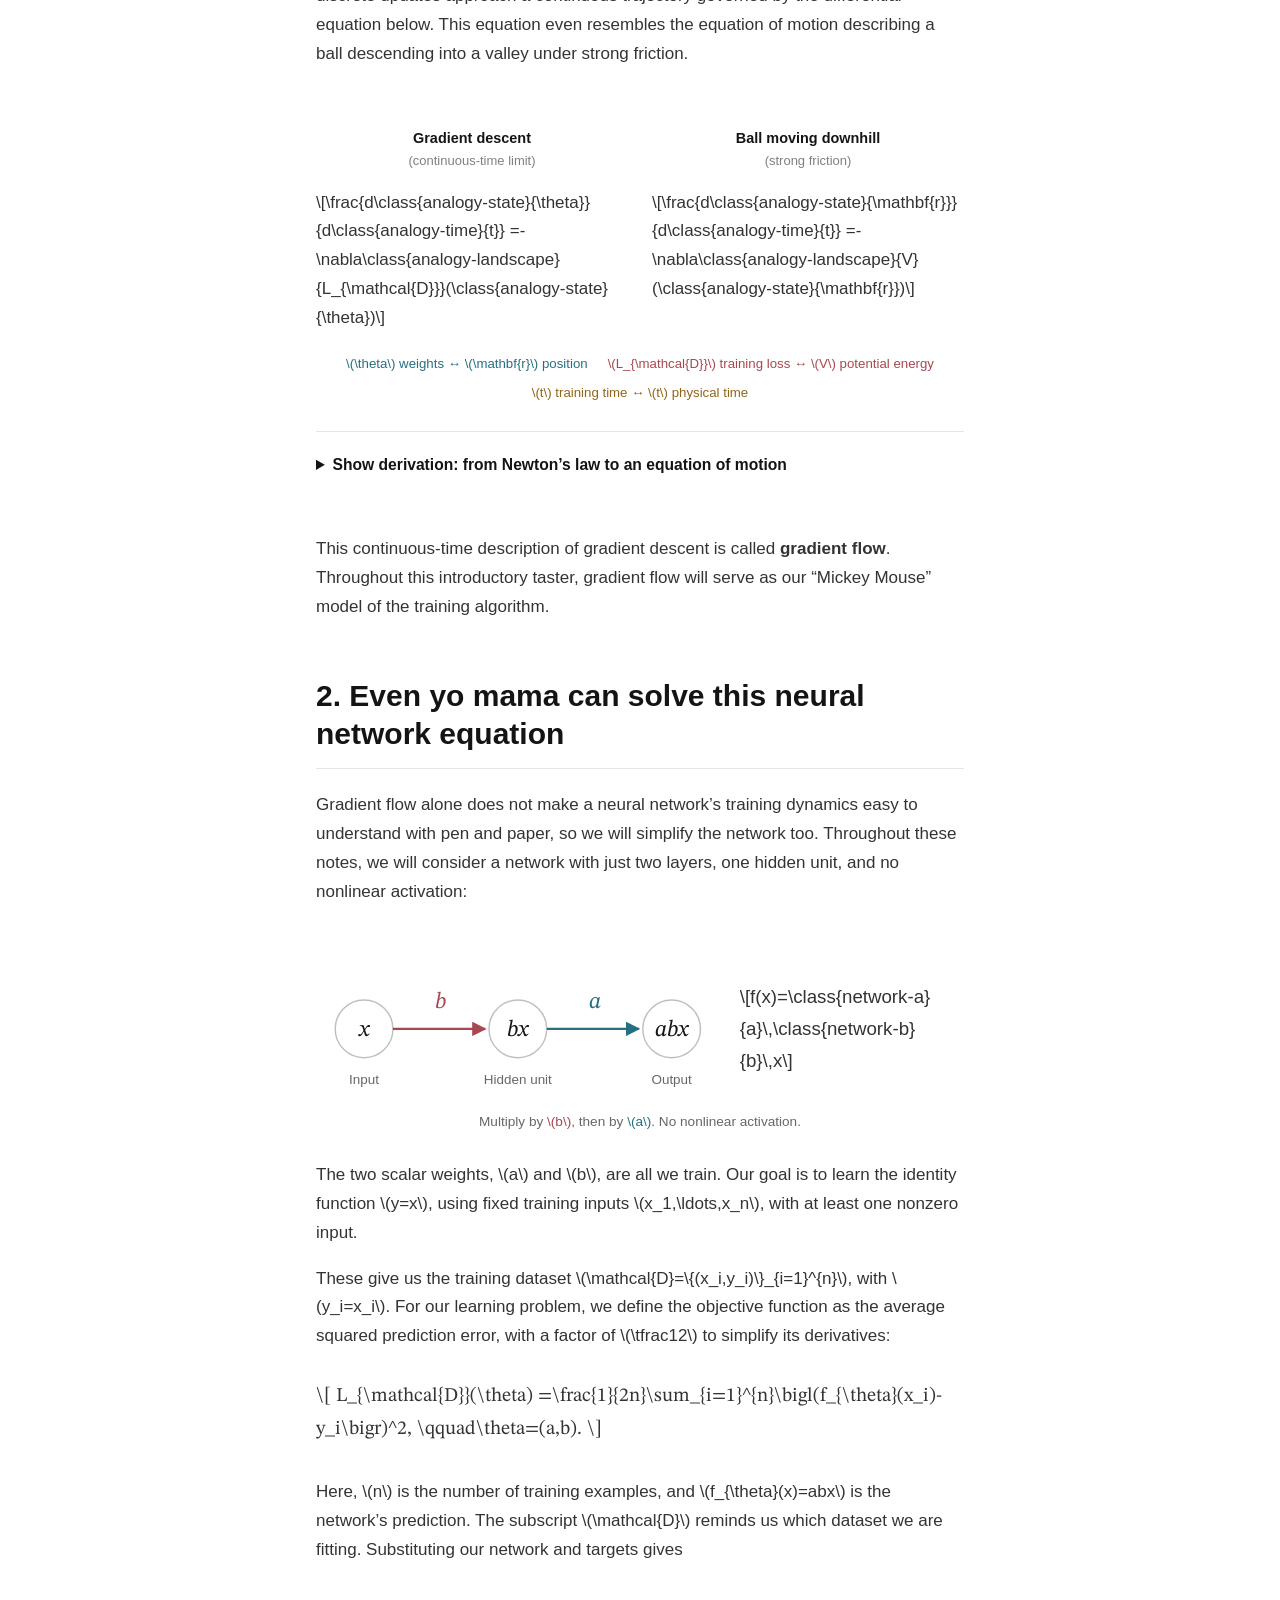
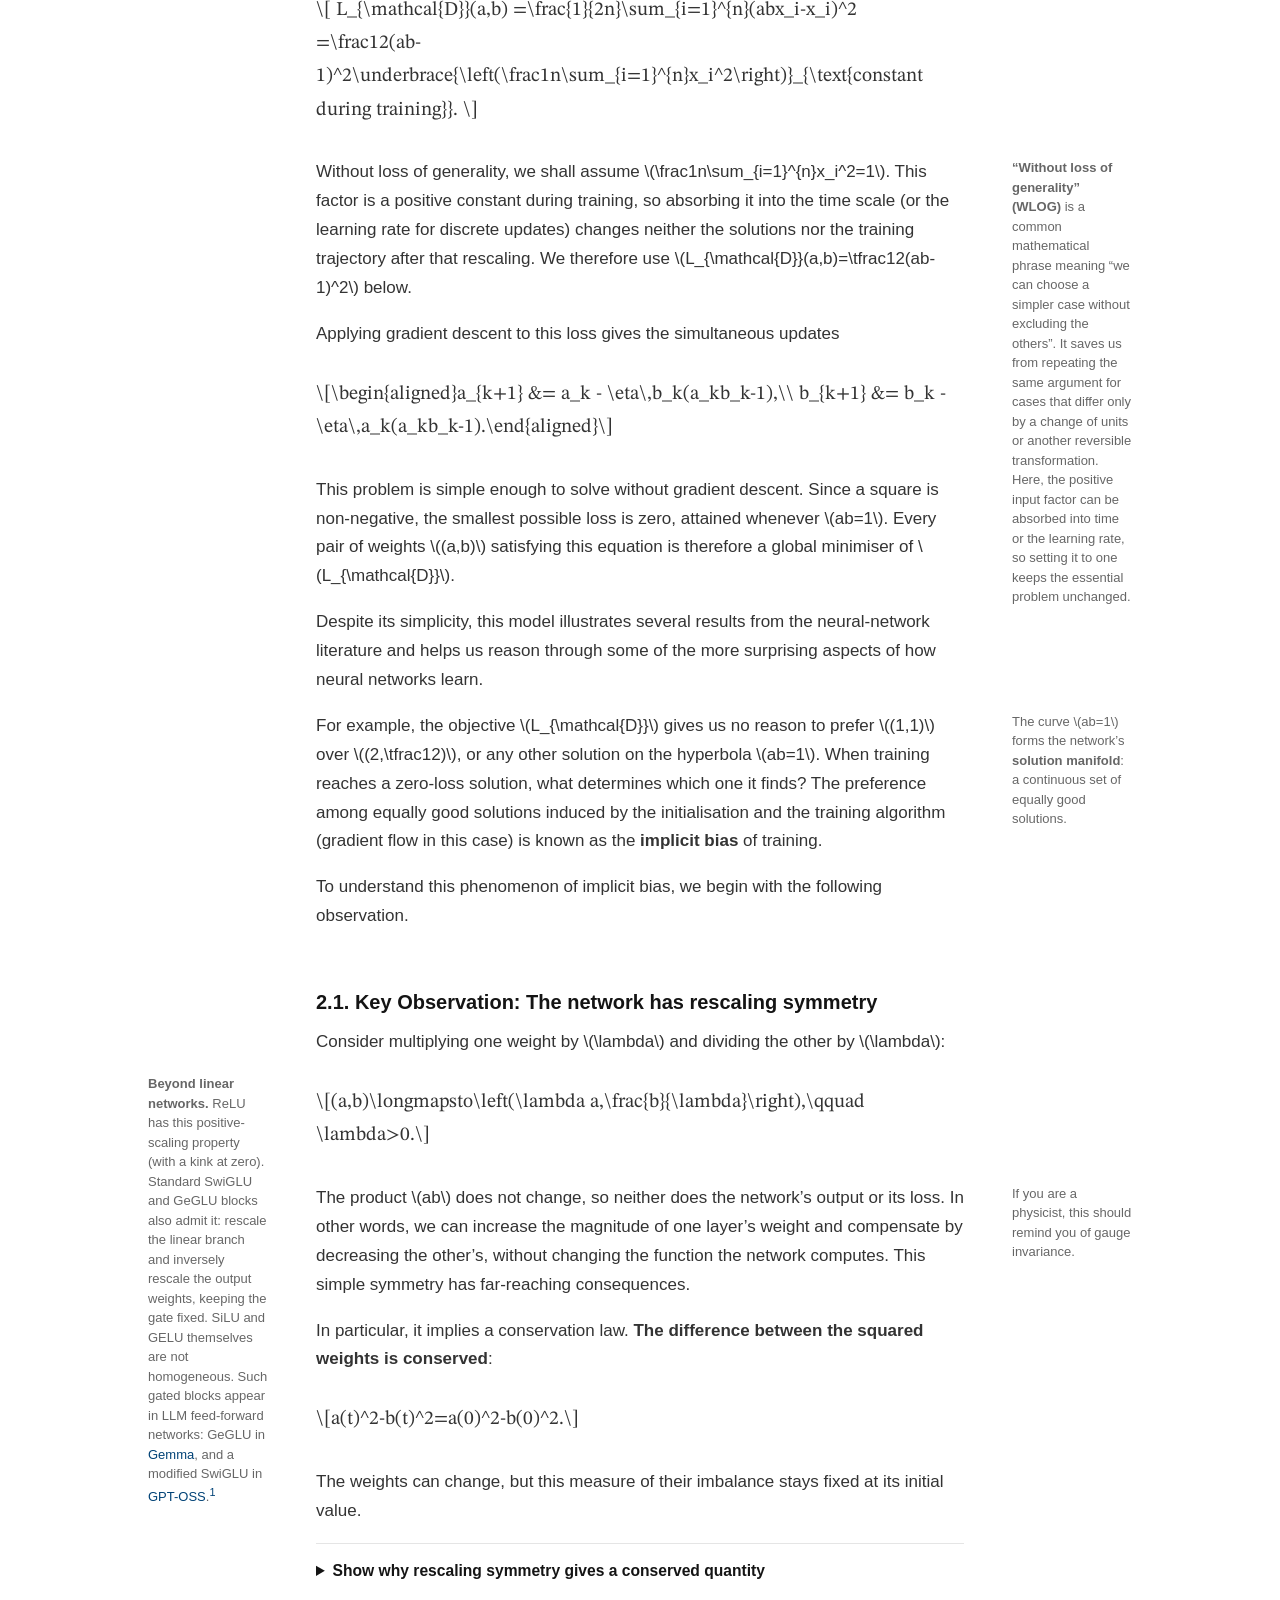
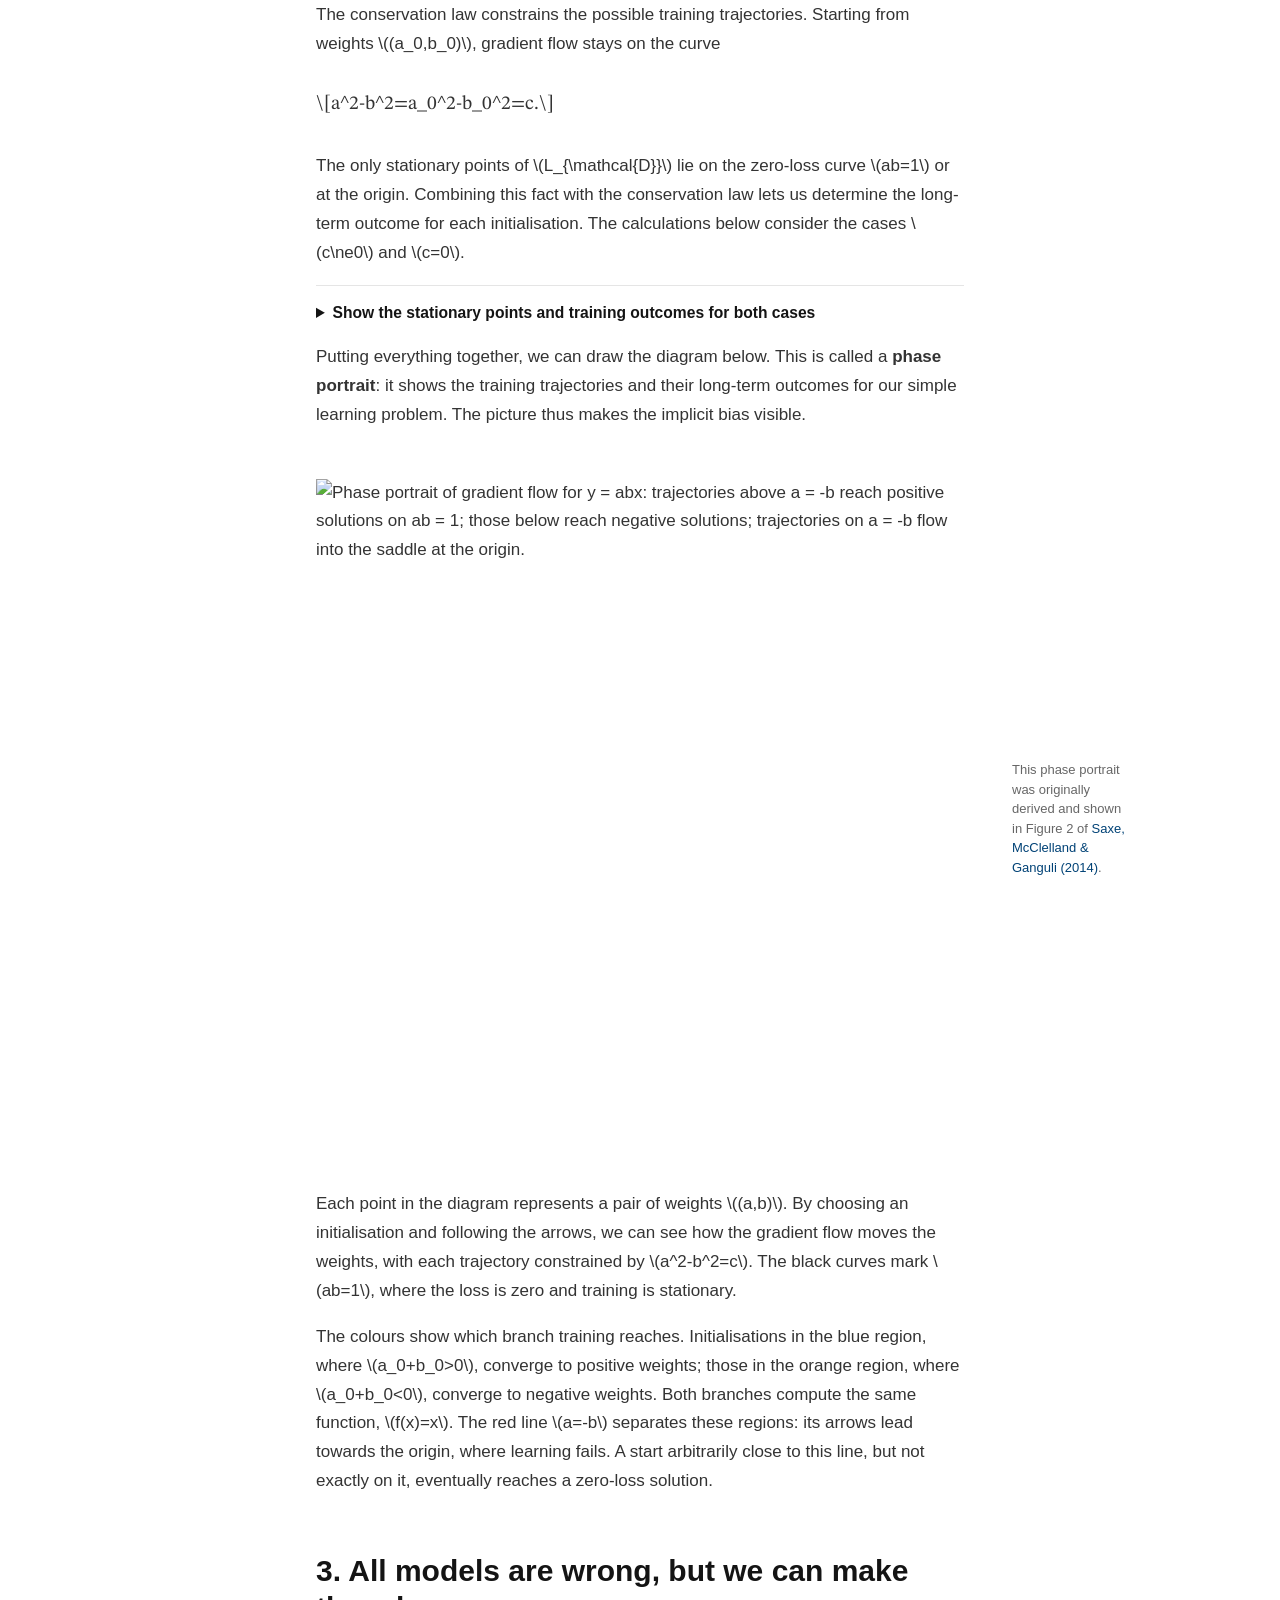
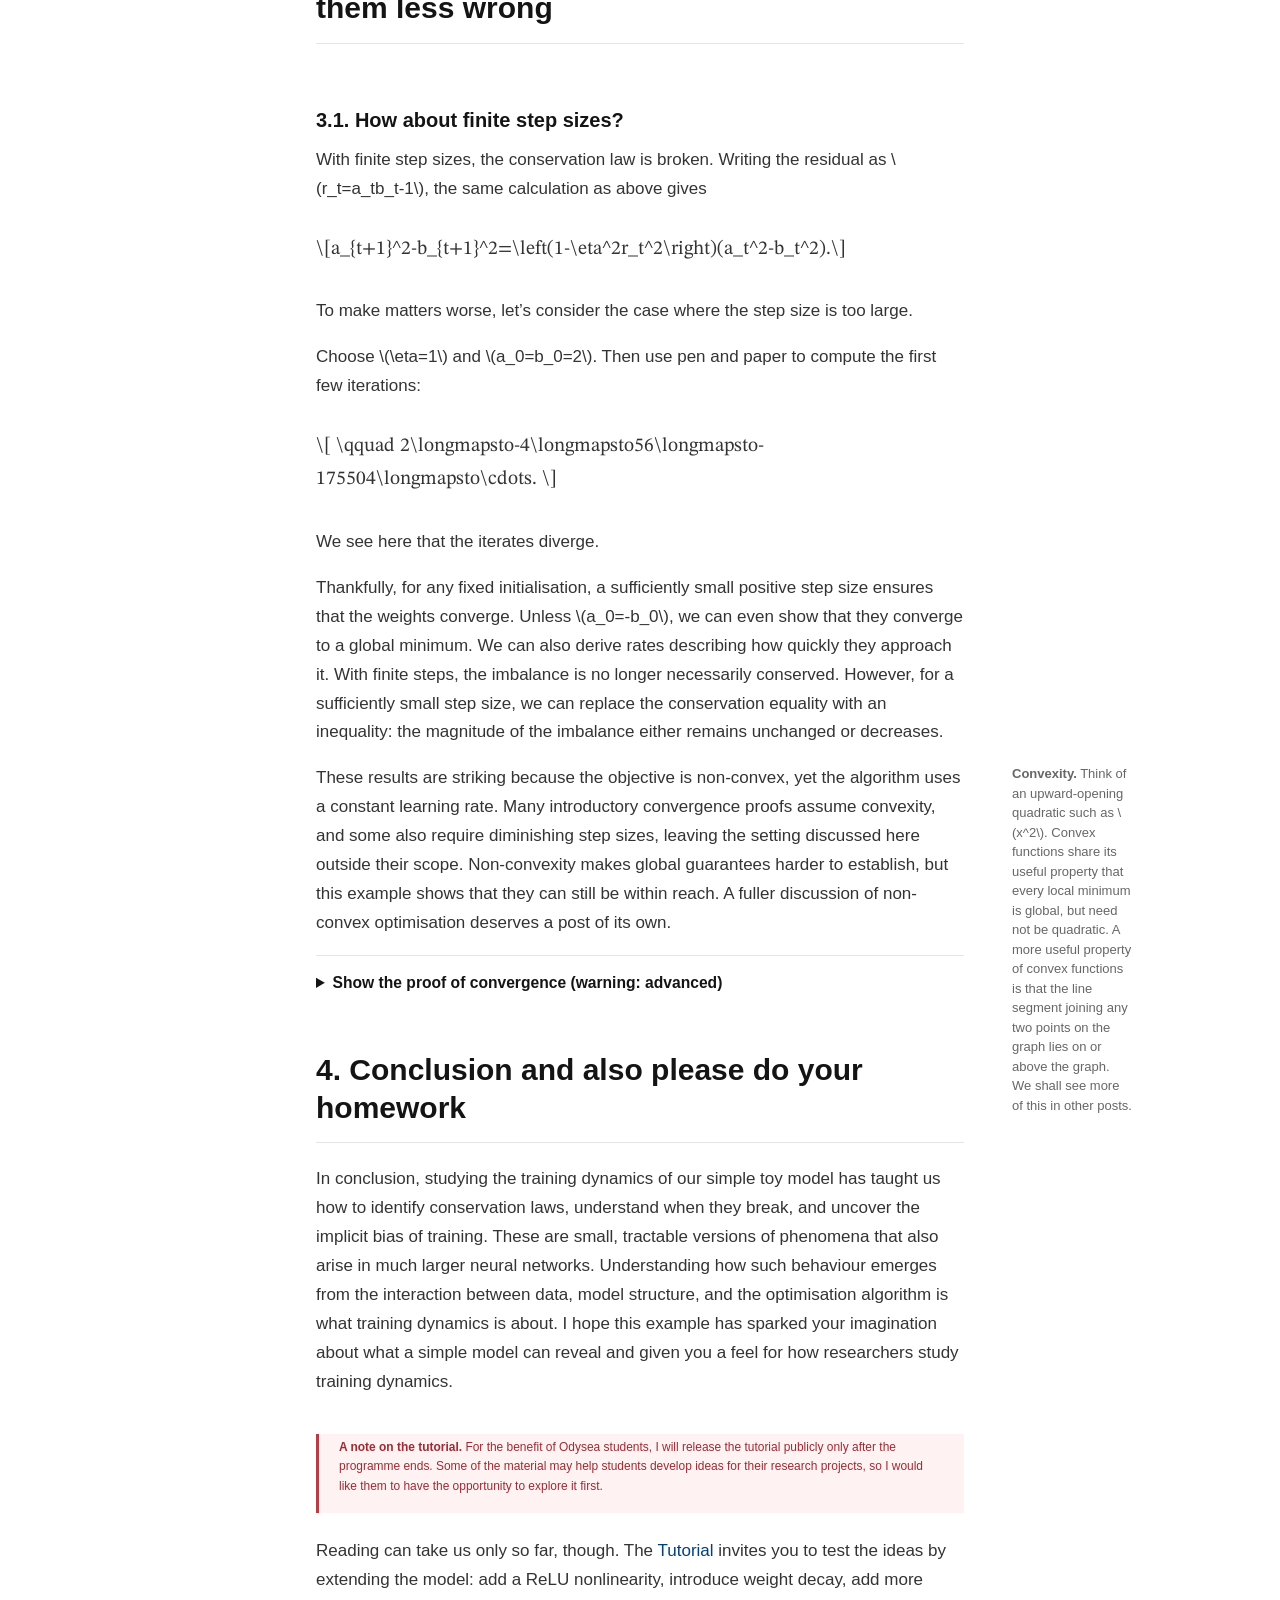
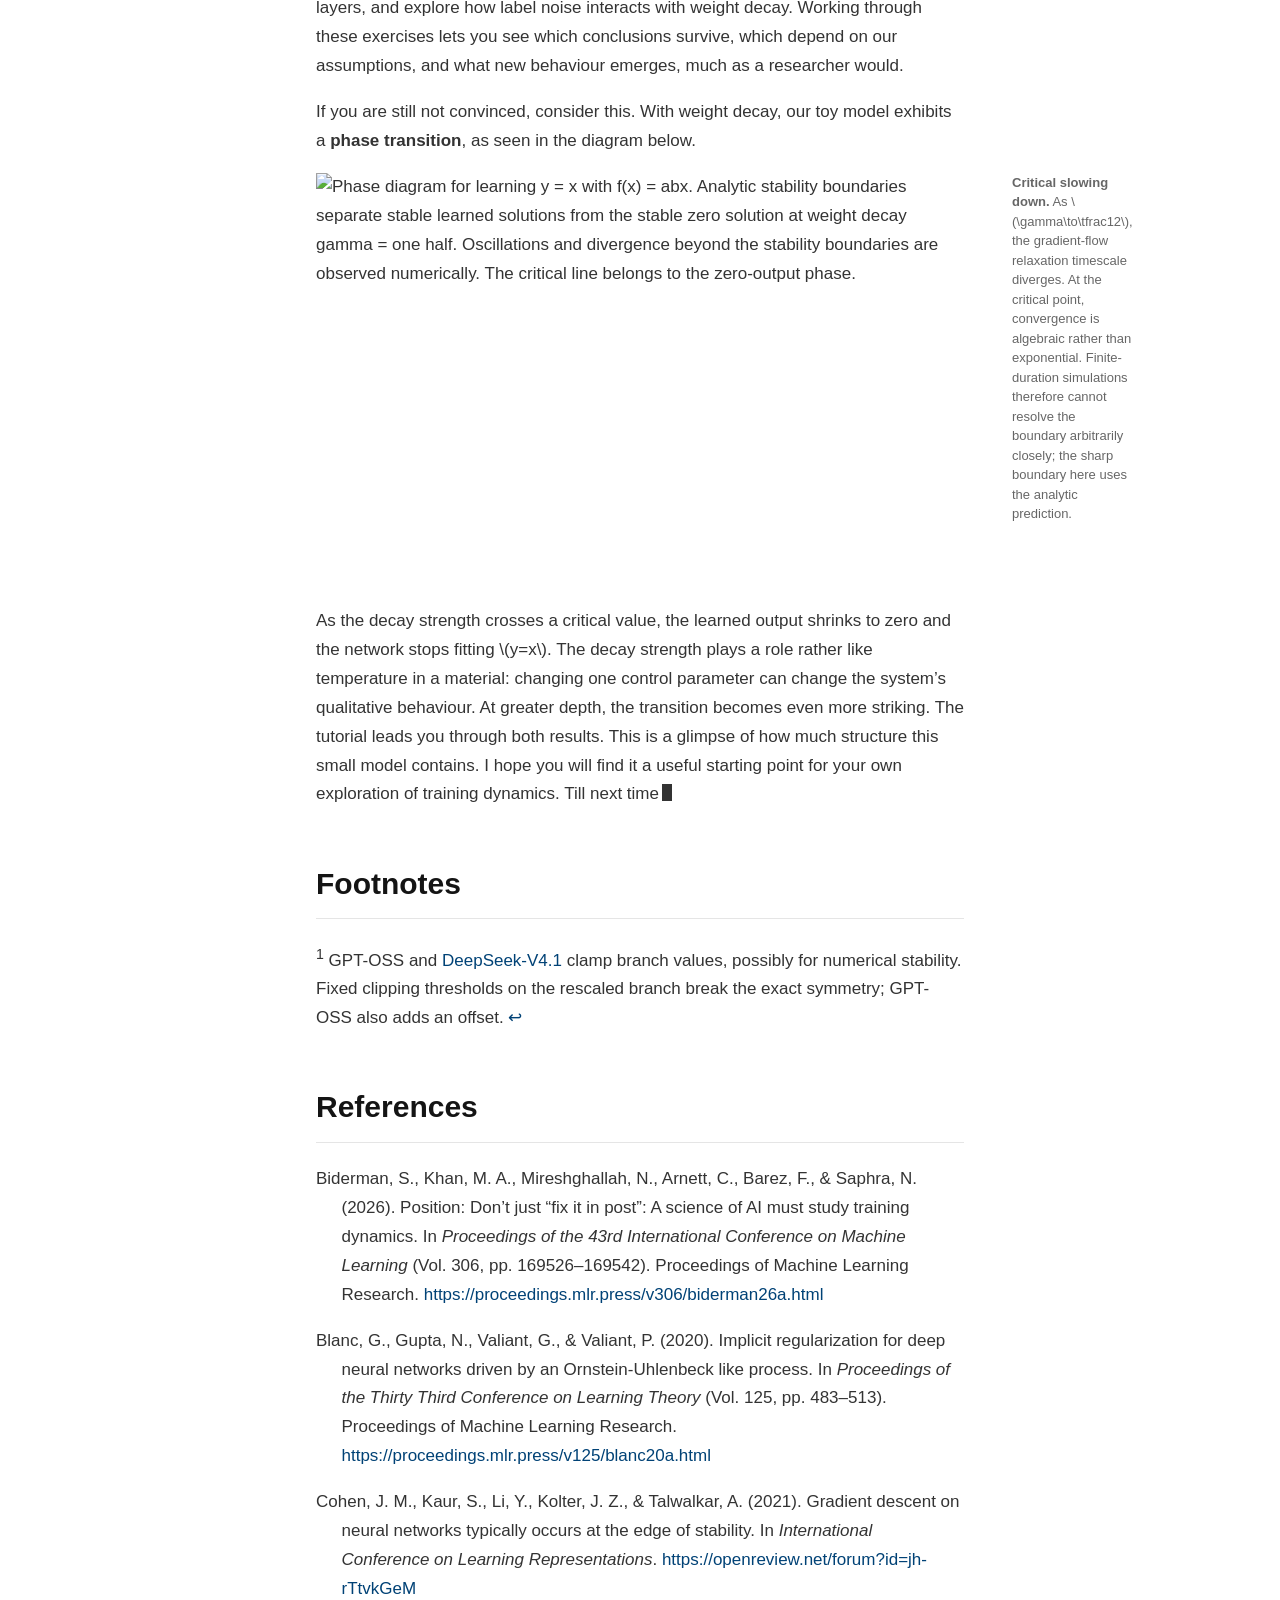
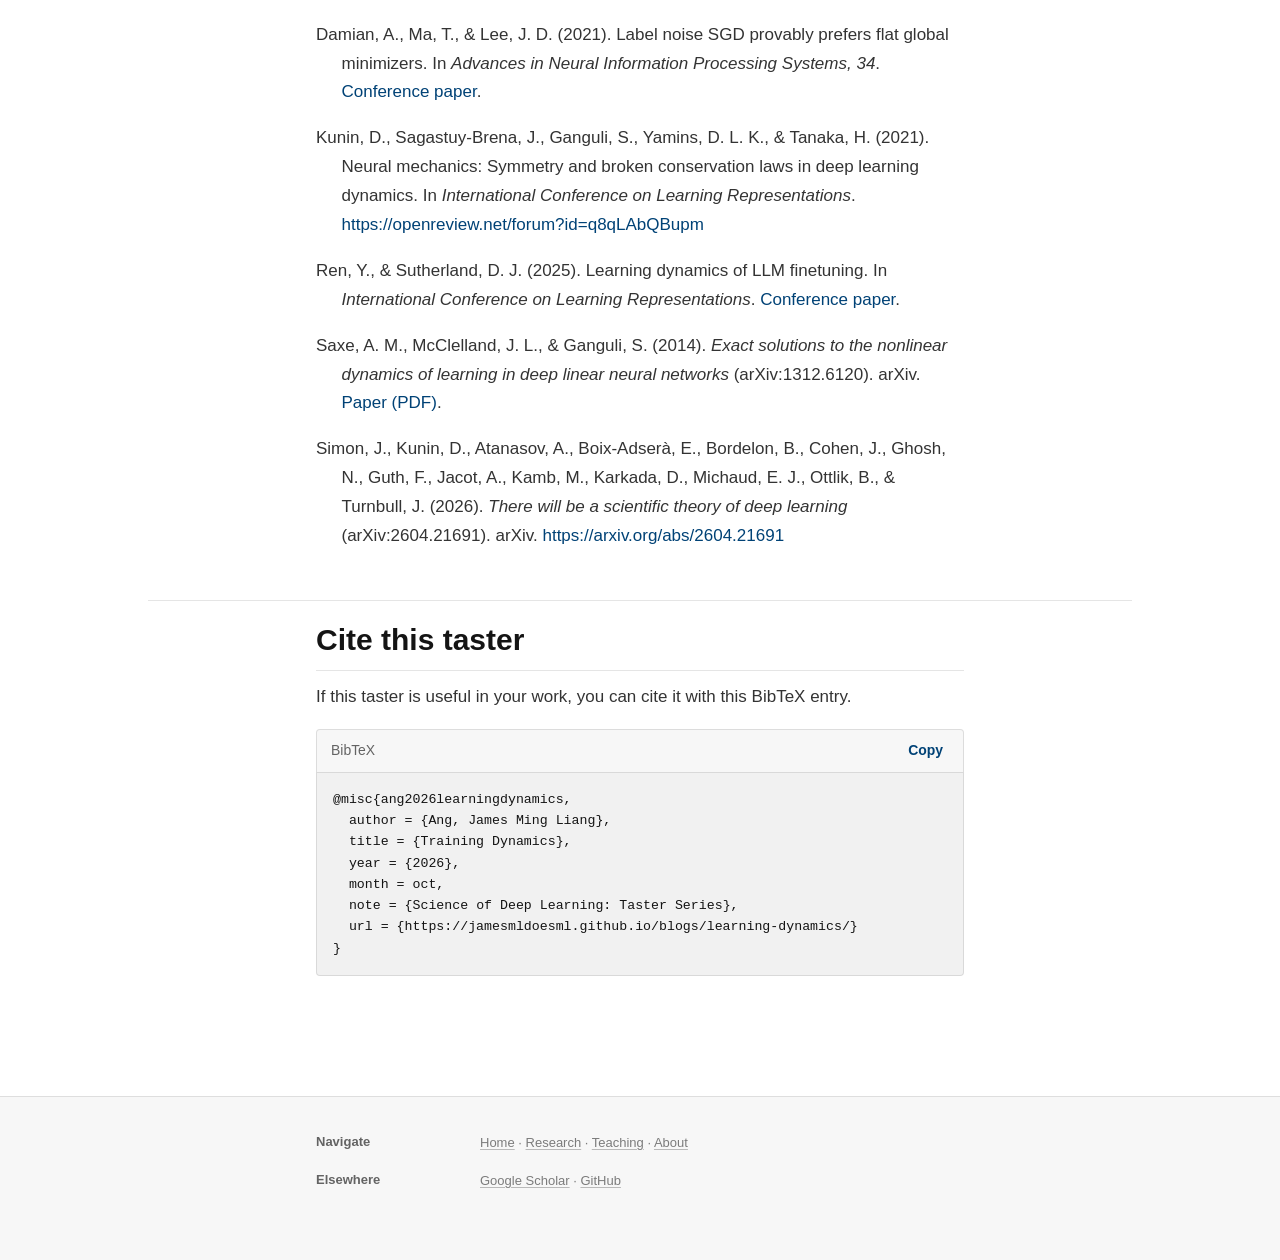
==== commit 73d9ebee: "Explain nonlinear rescaling symmetry and add clamping footnote" ====
--- a/blogs/learning-dynamics/index.html
+++ b/blogs/learning-dynamics/index.html
@@ -231,7 +231,10 @@
       <section aria-labelledby="rescaling-symmetry">
         <h3 id="rescaling-symmetry">2.1. Key Observation: The network has rescaling symmetry</h3>
         <p>Consider multiplying one weight by \(\lambda\) and dividing the other by \(\lambda\):</p>
-        <div class="tutorial-equation">\[(a,b)\longmapsto\left(\lambda a,\frac{b}{\lambda}\right),\qquad \lambda&gt;0.\]</div>
+        <div class="margin-annotated nonlinear-symmetry-note">
+          <div class="tutorial-equation">\[(a,b)\longmapsto\left(\lambda a,\frac{b}{\lambda}\right),\qquad \lambda&gt;0.\]</div>
+          <aside class="margin-note"><p><strong>Beyond linear networks.</strong> ReLU has this positive-scaling property (with a kink at zero). Standard SwiGLU and GeGLU blocks also admit it: rescale the linear branch and inversely rescale the output weights, keeping the gate fixed. SiLU and GELU themselves are not homogeneous. Such gated blocks appear in LLM feed-forward networks: GeGLU in <a href="https://github.com/google/gemma_pytorch/blob/main/gemma/model.py">Gemma</a>, and a modified SwiGLU in <a href="https://github.com/openai/gpt-oss/blob/main/gpt_oss/torch/model.py">GPT-OSS</a>.<sup><a href="#fn-activation-clamping" id="fnref-activation-clamping" role="doc-noteref" aria-label="Footnote 1: activation clamping">1</a></sup></p></aside>
+        </div>
         <div class="margin-annotated">
           <p>The product \(ab\) does not change, so neither does the network’s output or its loss. In other words, we can increase the magnitude of one layer’s weight and compensate by decreasing the other’s, without changing the function the network computes. This simple symmetry has far-reaching consequences.</p>
           <aside class="margin-note"><p>If you are a physicist, this should remind you of gauge invariance.</p></aside>
@@ -252,7 +255,7 @@
         <div class="tutorial-equation">\[\frac{d}{dt}(a^2-b^2)=2a\dot a-2b\dot b=-2\left(a\frac{\partial L_{\mathcal{D}}}{\partial a}-b\frac{\partial L_{\mathcal{D}}}{\partial b}\right)=0.\]</div>
 </div>
 <blockquote class="tutorial-note">
-  <p><strong>Going deeper.</strong> The same argument extends to ReLU networks because \(\operatorname{ReLU}(\lambda z)=\lambda\operatorname{ReLU}(z)\) for \(\lambda&gt;0\). Scaling a hidden unit’s incoming weights (and bias, if present) by \(\lambda\), and its outgoing weights by \(1/\lambda\), leaves the network’s output unchanged. Under ordinary gradient flow without regularisation, the squared norm of the incoming parameters minus the squared norm of the outgoing weights is conserved. <a href="#ref-kunin-2021">Kunin et al. (2021)</a> study these connections between symmetry and conservation laws, and how practical training choices can break them.</p>
+  <p><strong>Going deeper.</strong> The same argument applies to networks with nonlinear activations, provided the network retains this rescaling symmetry and the loss is differentiable with respect to the parameters. Under ordinary gradient flow without regularisation, differentiating the symmetry gives a conserved difference between the squared norms of the two groups of parameters being rescaled. Nonlinearity itself is no obstacle: the key ingredients are symmetry and differentiability. <a href="#ref-kunin-2021">Kunin et al. (2021)</a> study these connections between symmetry and conservation laws, and how practical training choices can break them.</p>
 </blockquote>
 </details>
 
@@ -361,6 +364,10 @@
       </div>
       <p>As the decay strength crosses a critical value, the learned output shrinks to zero and the network stops fitting \(y=x\). The decay strength plays a role rather like temperature in a material: changing one control parameter can change the system’s qualitative behaviour. At greater depth, the transition becomes even more striking. The tutorial leads you through both results. This is a glimpse of how much structure this small model contains. I hope you will find it a useful starting point for your own exploration of training dynamics. Till next time<span class="terminal-cursor" aria-hidden="true"></span></p>
     </section>
+    <section class="row" aria-labelledby="footnotes-heading" role="doc-endnotes">
+      <h2 id="footnotes-heading">Footnotes</h2>
+      <p id="fn-activation-clamping"><sup>1</sup> GPT-OSS and <a href="https://huggingface.co/deepseek-ai/DeepSeek-V4.1-Flash/blob/5254448103b6254fc646dacbca1cbbf20e9216c1/inference/model.py">DeepSeek-V4.1</a> clamp branch values, possibly for numerical stability. Fixed clipping thresholds on the rescaled branch break the exact symmetry; GPT-OSS also adds an offset. <a href="#fnref-activation-clamping" role="doc-backlink" aria-label="Back to activation clamping footnote marker">↩</a></p>
+    </section>
     <section class="row" aria-labelledby="notes-references">
       <h2 id="notes-references">References</h2>
       <p id="ref-biderman-2026" style="padding-left: 1.5em; text-indent: -1.5em;">Biderman, S., Khan, M. A., Mireshghallah, N., Arnett, C., Barez, F., &amp; Saphra, N. (2026). Position: Don’t just “fix it in post”: A science of AI must study training dynamics. In <em>Proceedings of the 43rd International Conference on Machine Learning</em> (Vol. 306, pp. 169526–169542). Proceedings of Machine Learning Research. <a href="https://proceedings.mlr.press/v306/biderman26a.html">https://proceedings.mlr.press/v306/biderman26a.html</a></p>
--- a/assets/site.css
+++ b/assets/site.css
@@ -278,6 +278,7 @@
 @media (min-width: 1080px) {
   .margin-annotated { position: relative; }
   .margin-annotated > .margin-note { position: absolute; left: calc(100% + 48px); top: 0; width: 120px; }
+  .nonlinear-symmetry-note > .margin-note { left: auto; right: calc(100% + 48px); }
   .phase-portrait-annotated > .margin-note { top: 50%; transform: translateY(-50%); margin: 0; }
   .phase-portrait-annotated > .margin-note p { margin: 0; }
 }
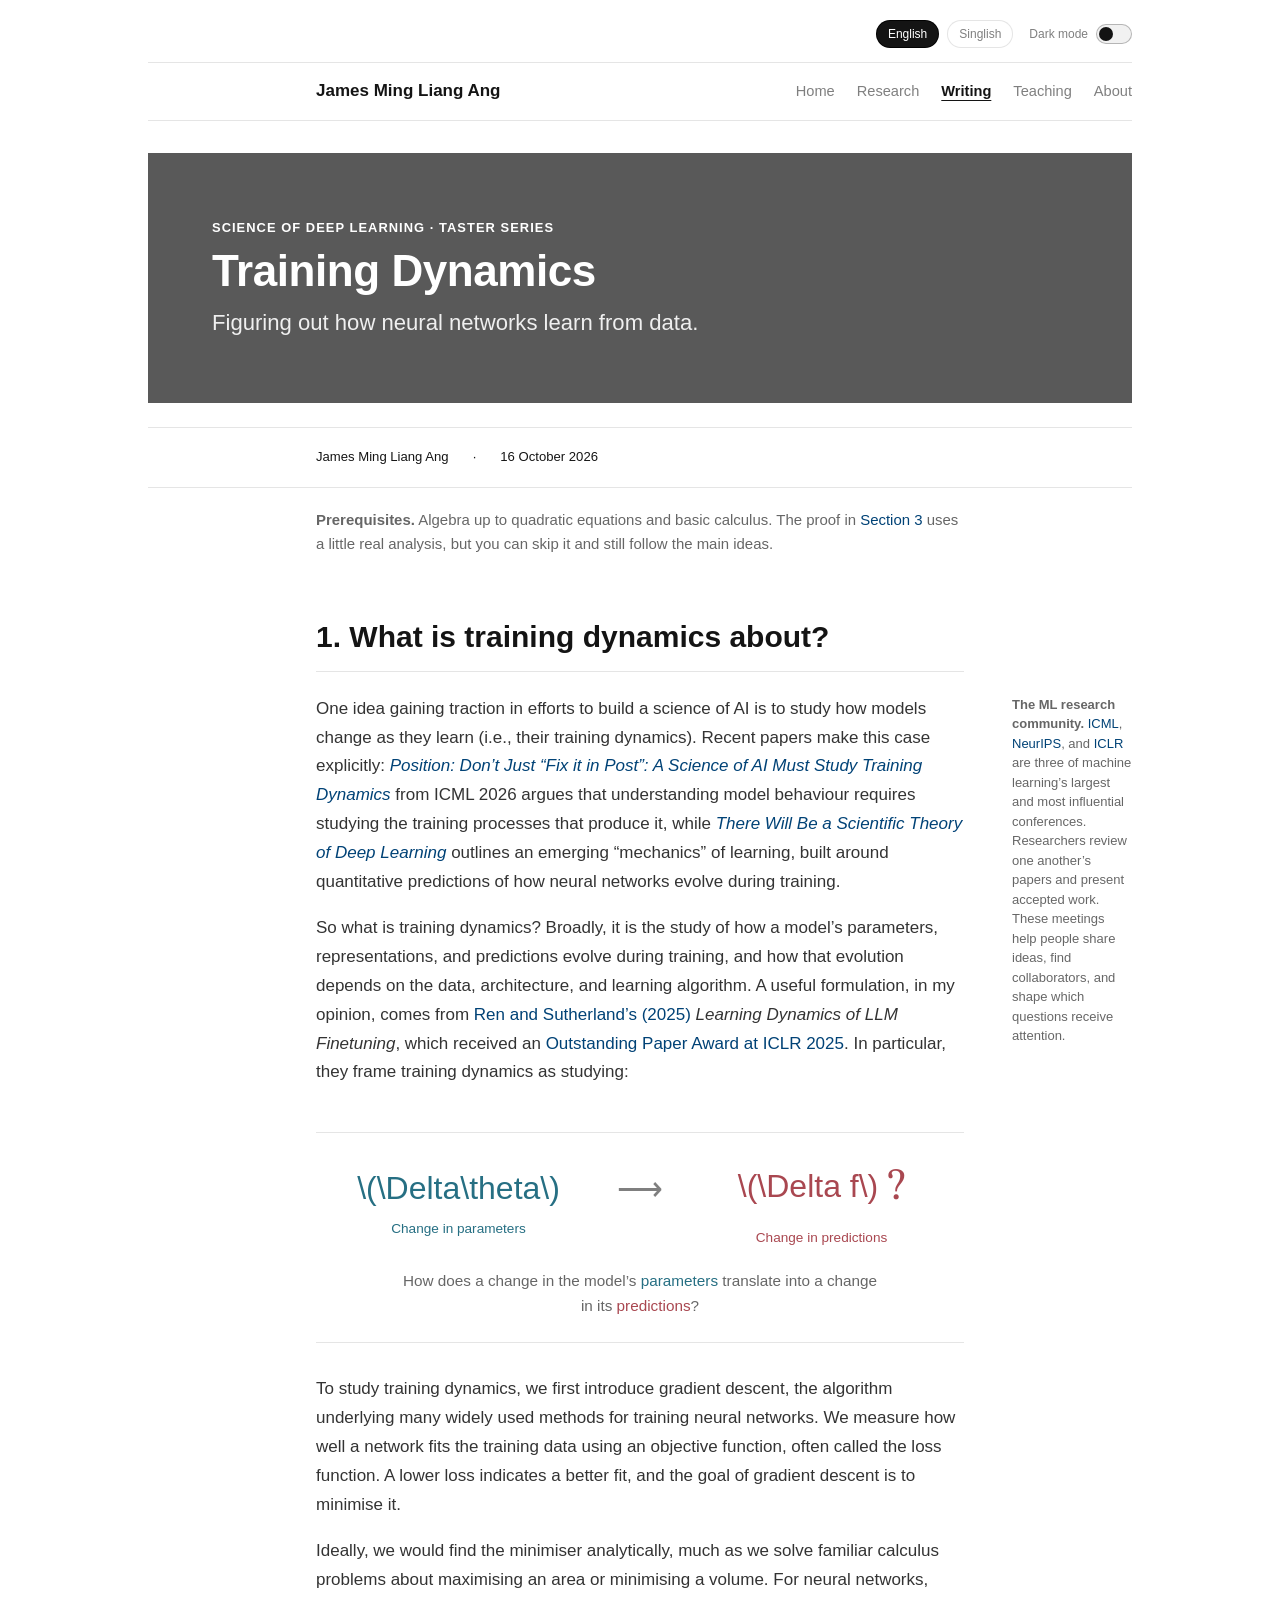
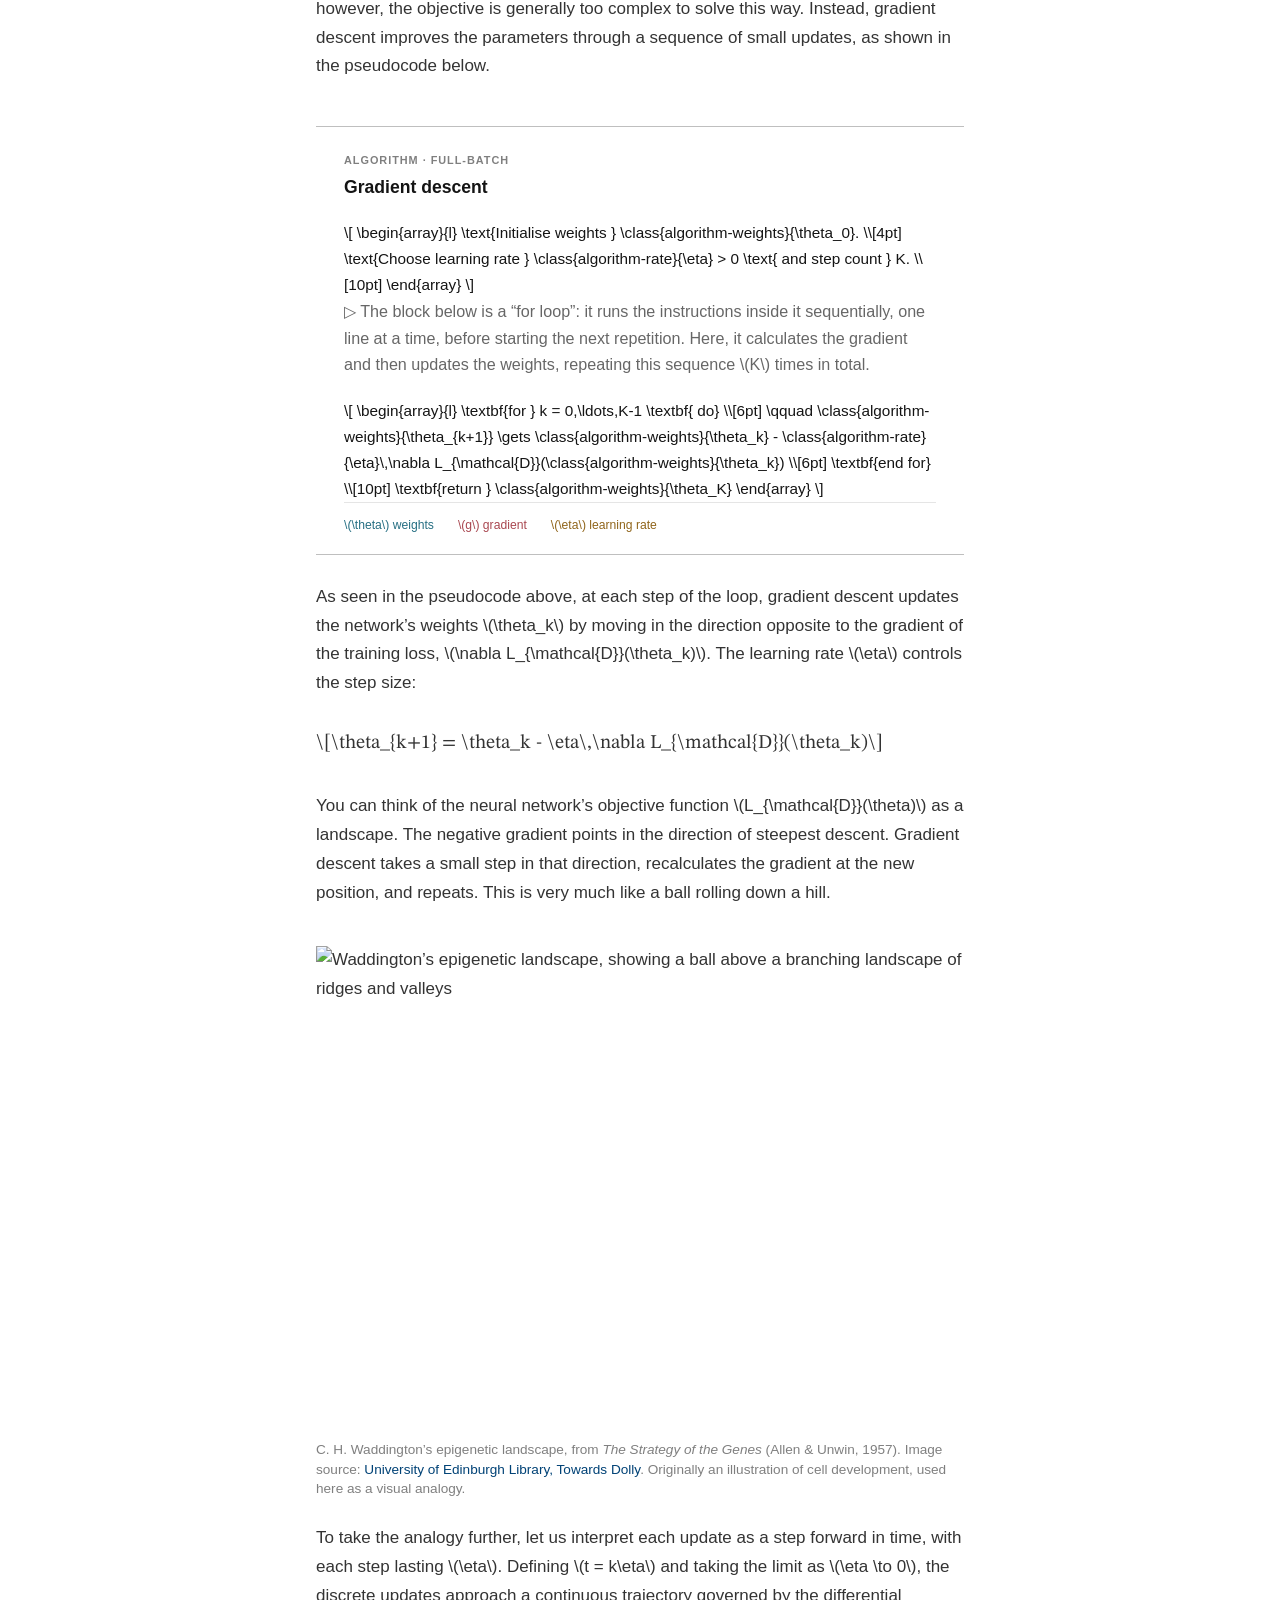
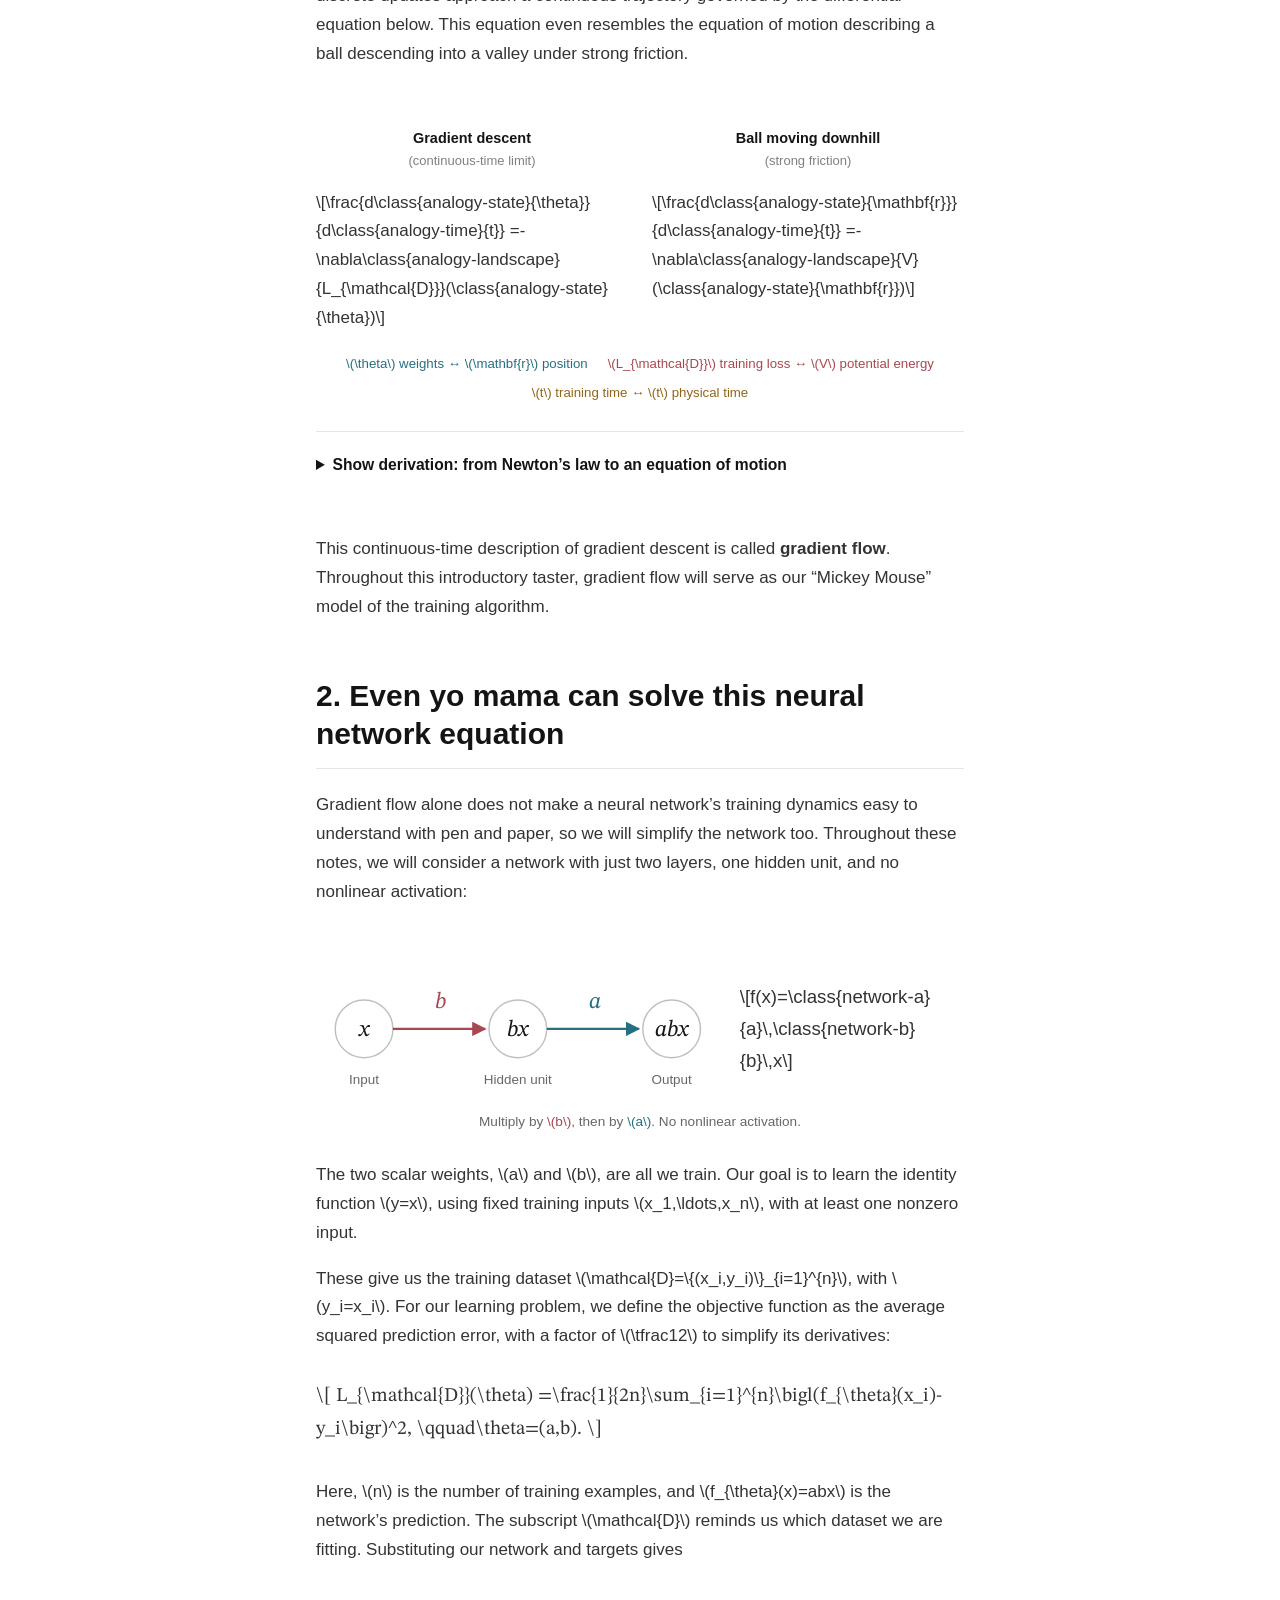
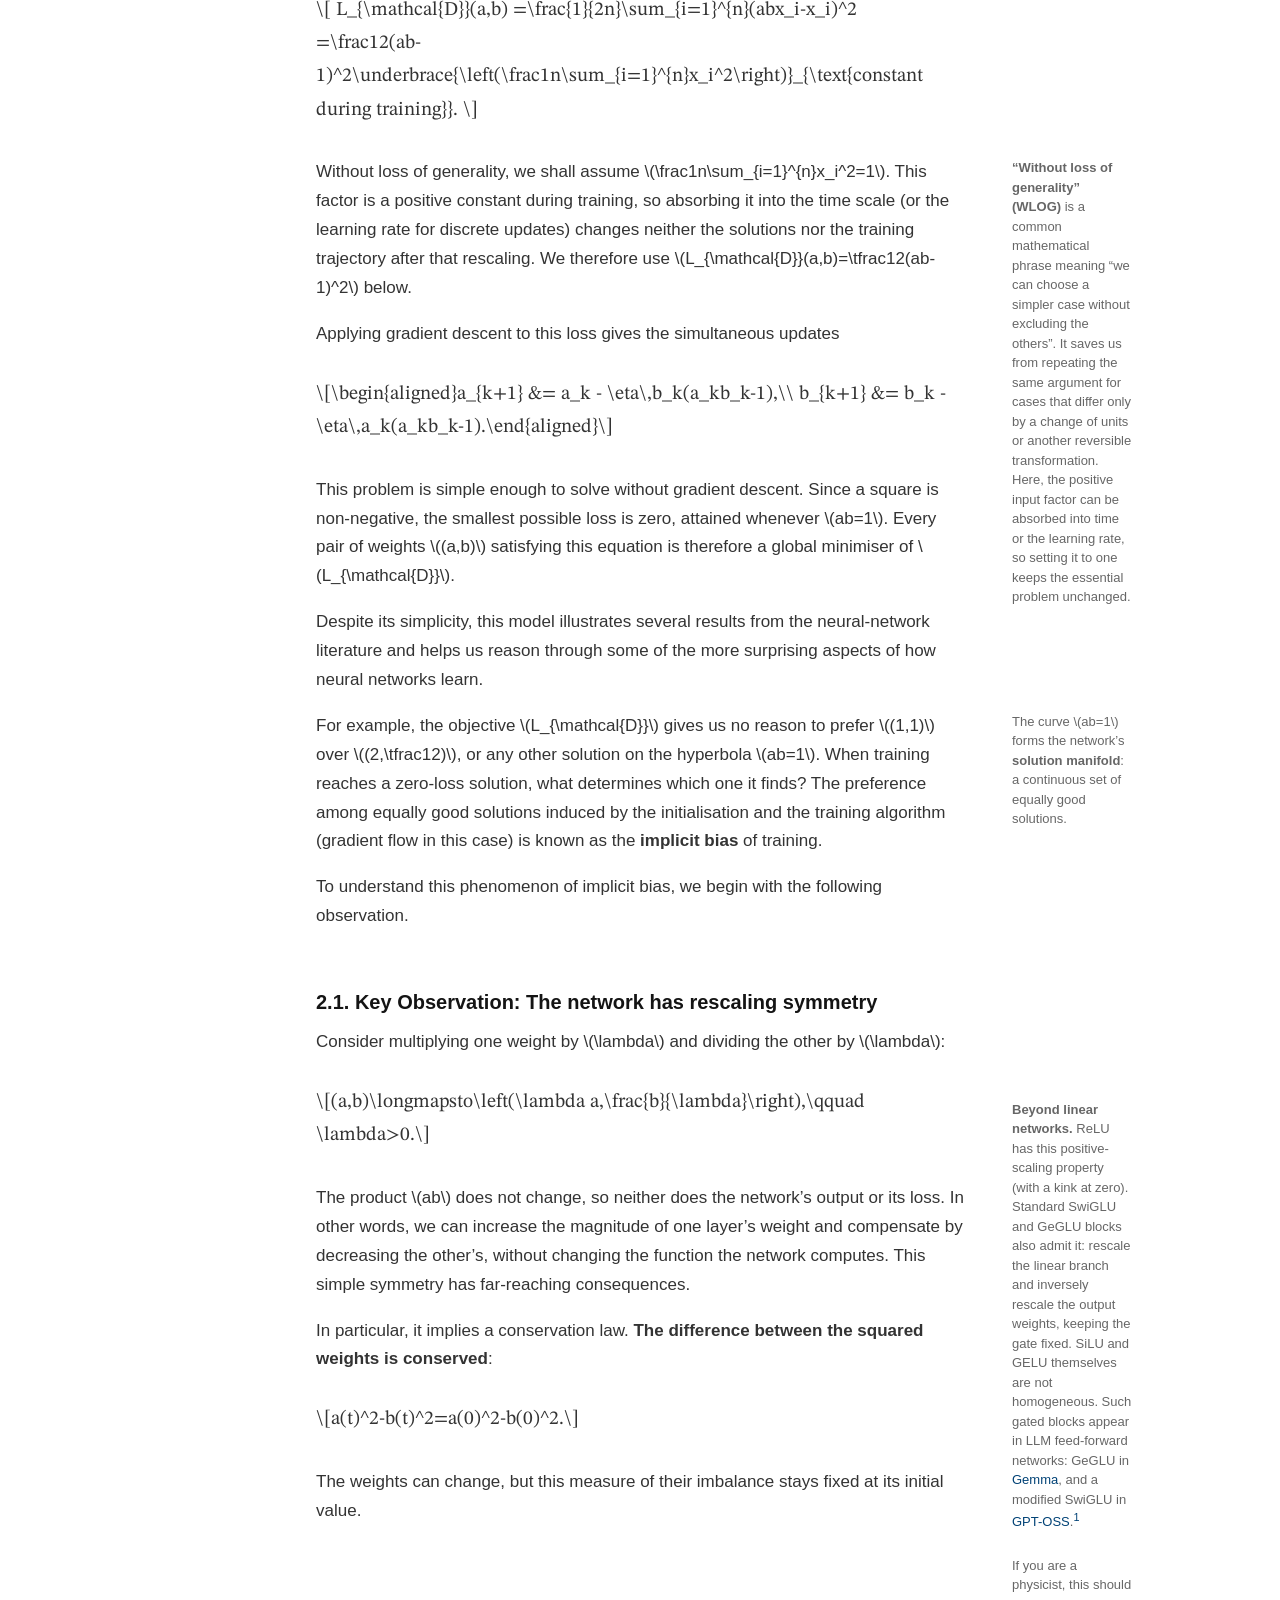
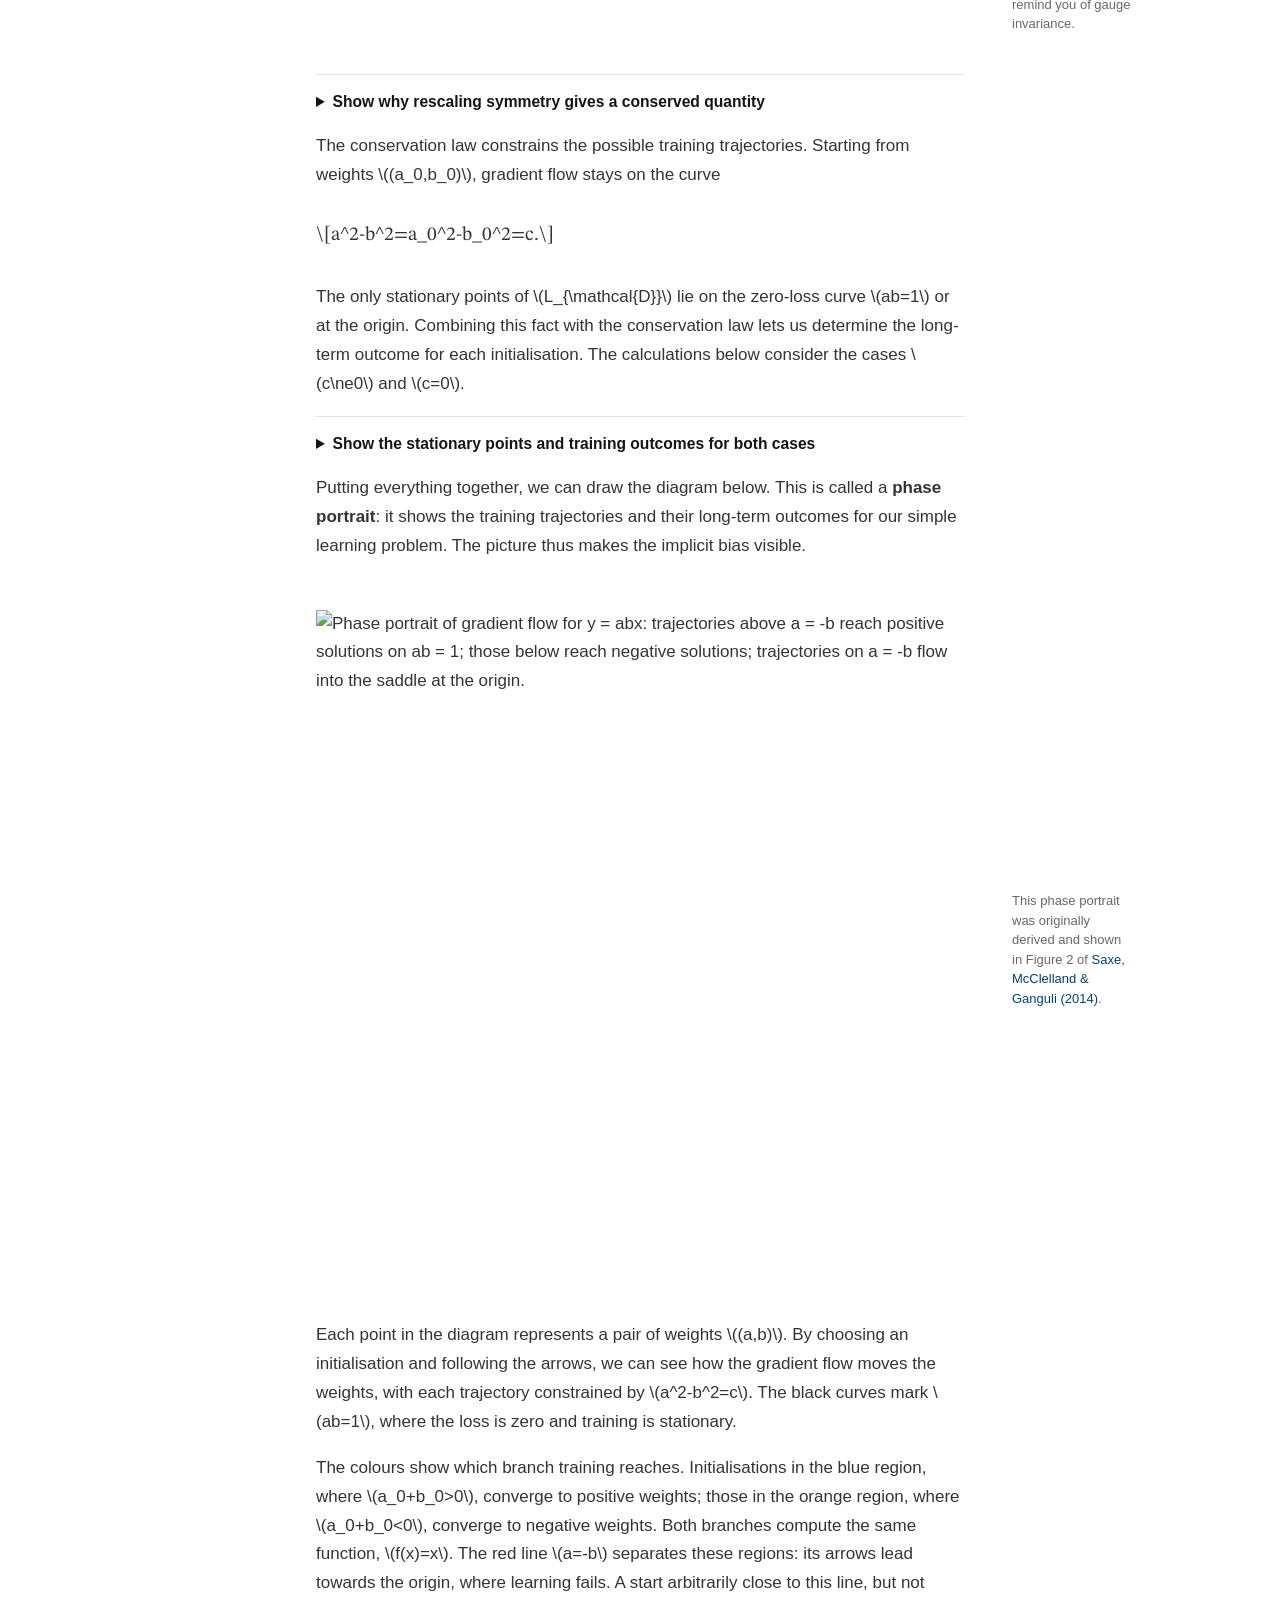
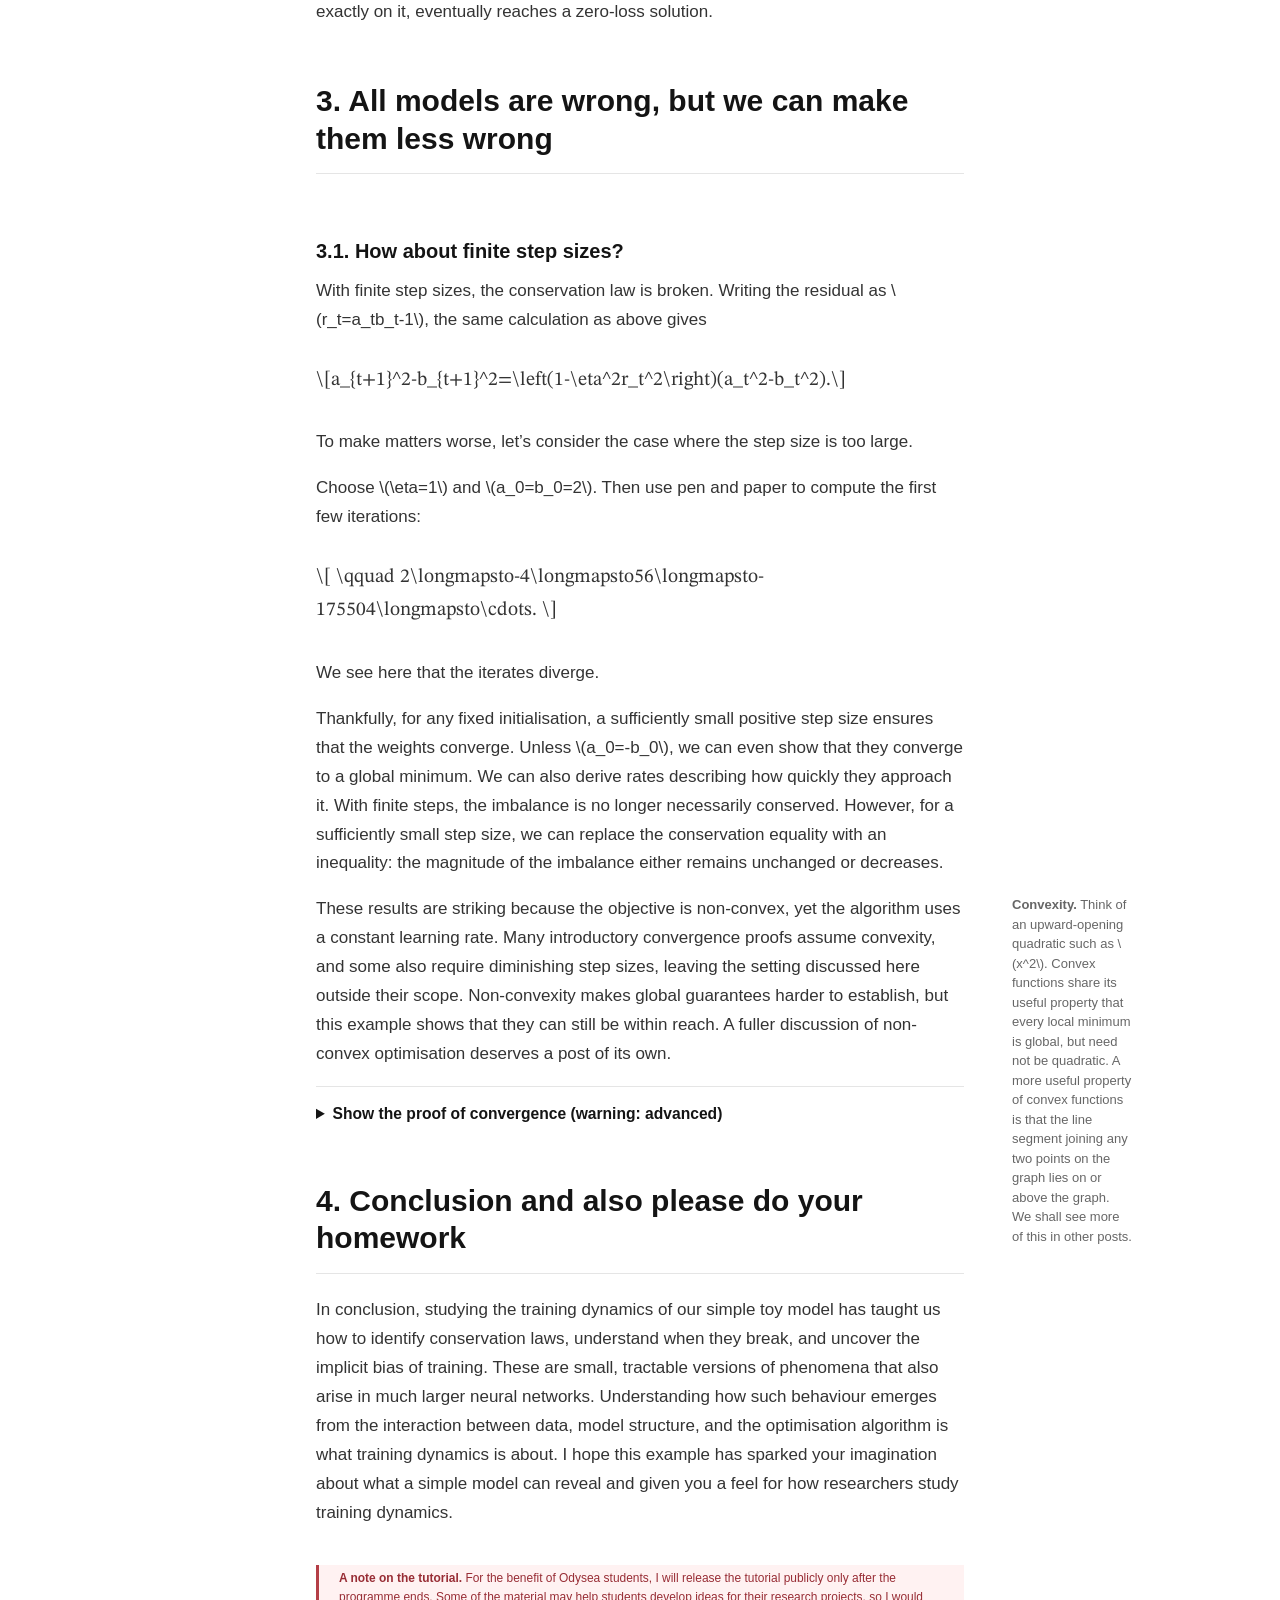
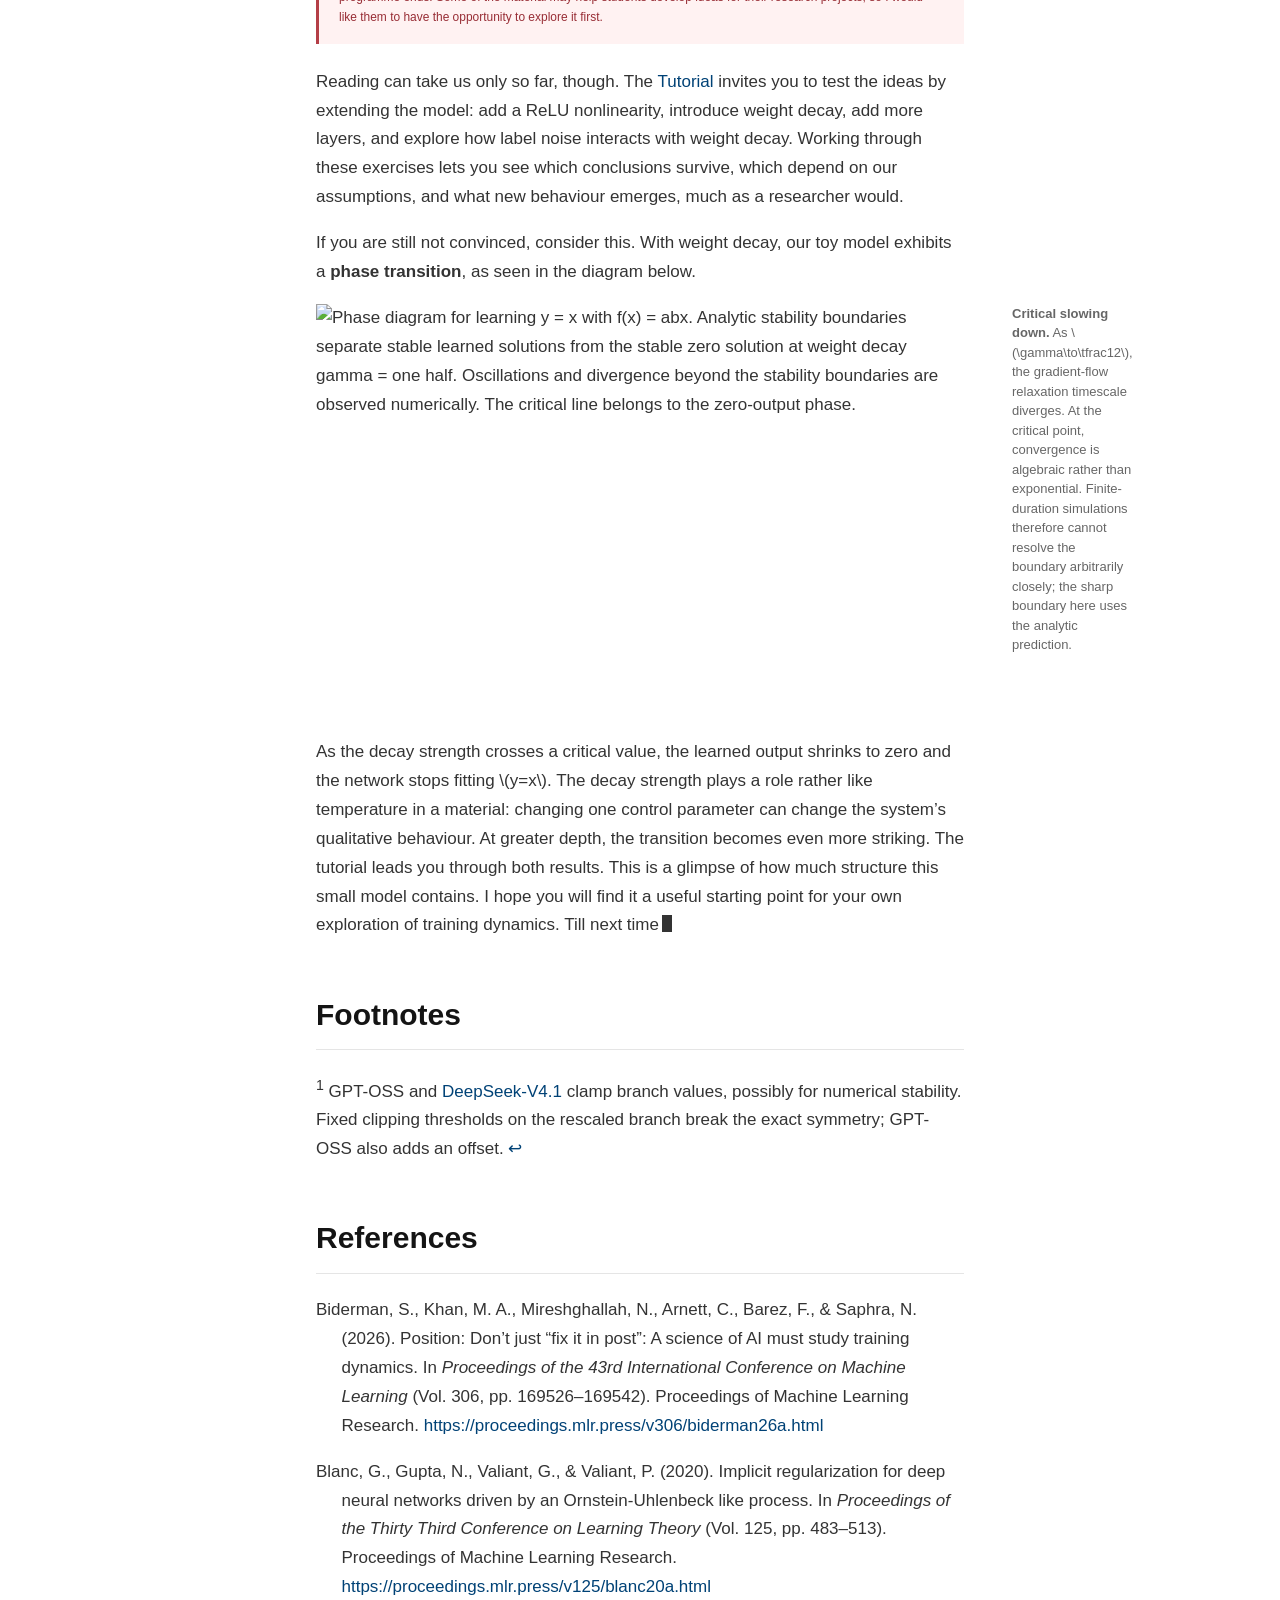
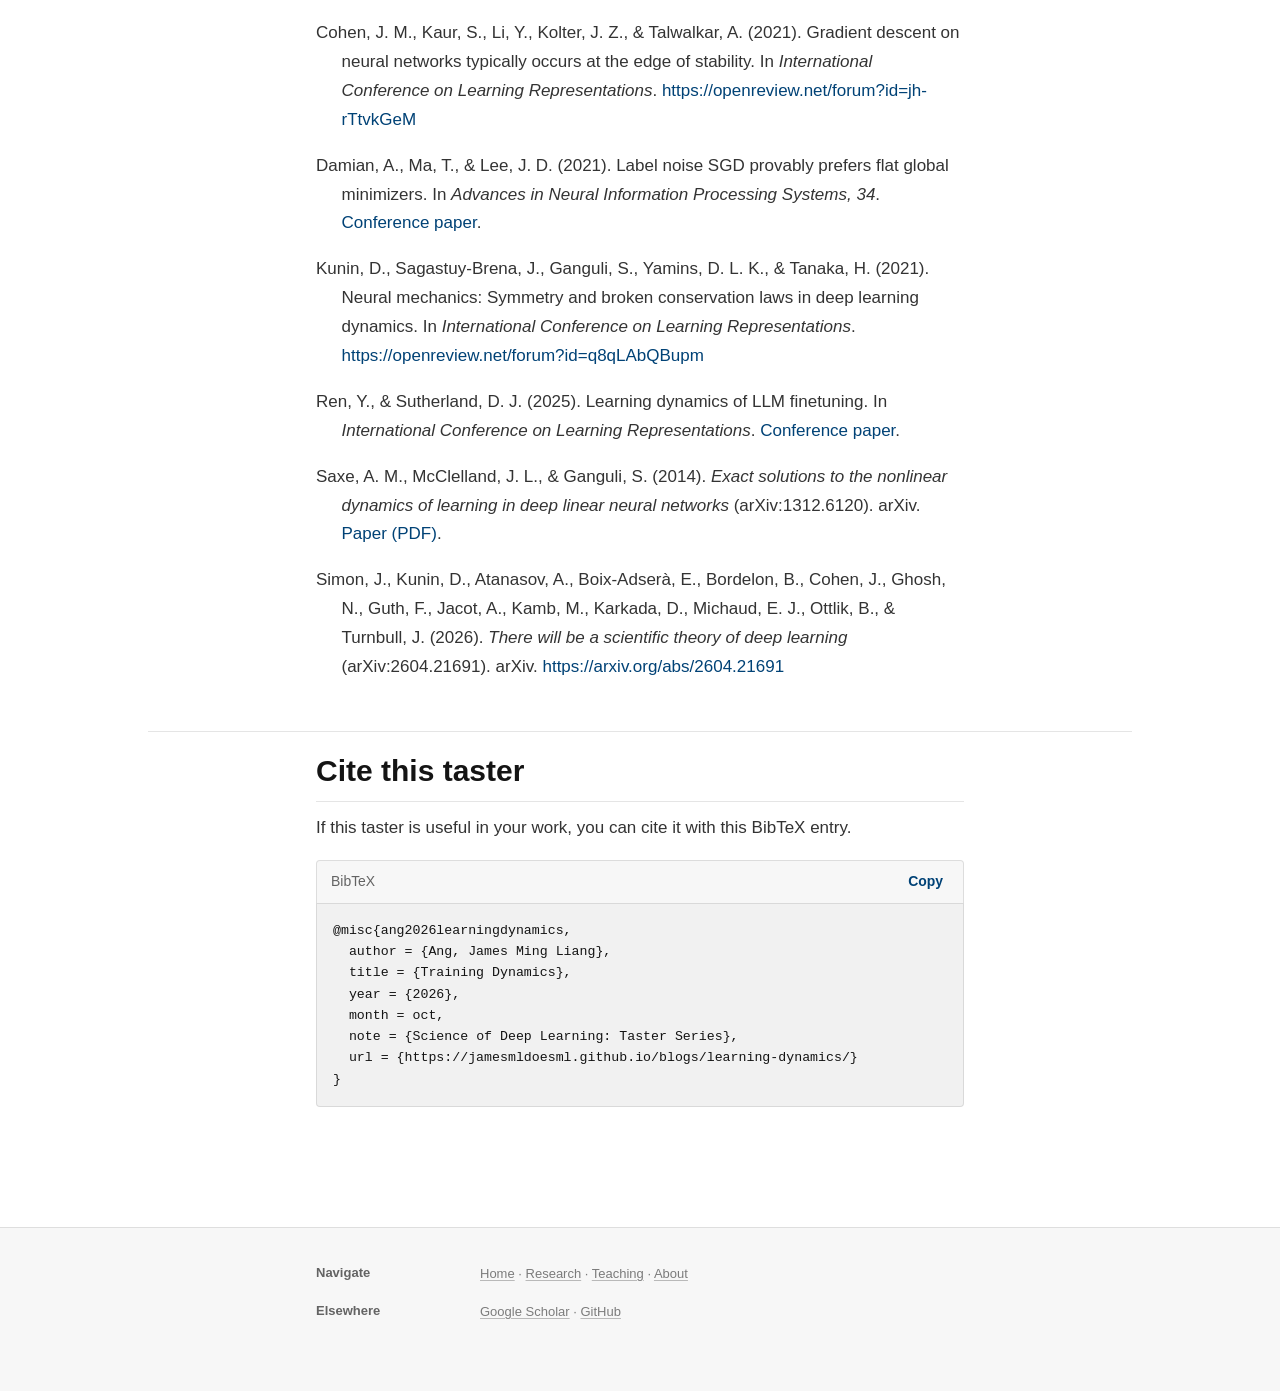
==== commit 7d496e1e: "Fix overlapping symmetry notes and style Noether callout" ====
--- a/blogs/learning-dynamics/index.html
+++ b/blogs/learning-dynamics/index.html
@@ -20,7 +20,7 @@
 <link rel="preconnect" href="https://fonts.googleapis.com">
 <link rel="preconnect" href="https://fonts.gstatic.com" crossorigin>
 <link rel="stylesheet" href="https://fonts.googleapis.com/css2?family=STIX+Two+Text:ital@0;1&display=swap">
-<link rel="stylesheet" href="../../assets/site.css">
+<link rel="stylesheet" href="../../assets/site.css?v=20261107-margin-notes">
 <script>
 window.MathJax = {
   loader: { load: ['[tex]/html'] },
@@ -231,17 +231,19 @@
       <section aria-labelledby="rescaling-symmetry">
         <h3 id="rescaling-symmetry">2.1. Key Observation: The network has rescaling symmetry</h3>
         <p>Consider multiplying one weight by \(\lambda\) and dividing the other by \(\lambda\):</p>
-        <div class="margin-annotated nonlinear-symmetry-note">
+        <div class="symmetry-with-notes">
+          <div class="symmetry-content">
           <div class="tutorial-equation">\[(a,b)\longmapsto\left(\lambda a,\frac{b}{\lambda}\right),\qquad \lambda&gt;0.\]</div>
-          <aside class="margin-note"><p><strong>Beyond linear networks.</strong> ReLU has this positive-scaling property (with a kink at zero). Standard SwiGLU and GeGLU blocks also admit it: rescale the linear branch and inversely rescale the output weights, keeping the gate fixed. SiLU and GELU themselves are not homogeneous. Such gated blocks appear in LLM feed-forward networks: GeGLU in <a href="https://github.com/google/gemma_pytorch/blob/main/gemma/model.py">Gemma</a>, and a modified SwiGLU in <a href="https://github.com/openai/gpt-oss/blob/main/gpt_oss/torch/model.py">GPT-OSS</a>.<sup><a href="#fn-activation-clamping" id="fnref-activation-clamping" role="doc-noteref" aria-label="Footnote 1: activation clamping">1</a></sup></p></aside>
-        </div>
-        <div class="margin-annotated">
           <p>The product \(ab\) does not change, so neither does the network’s output or its loss. In other words, we can increase the magnitude of one layer’s weight and compensate by decreasing the other’s, without changing the function the network computes. This simple symmetry has far-reaching consequences.</p>
-          <aside class="margin-note"><p>If you are a physicist, this should remind you of gauge invariance.</p></aside>
-        </div>
         <p>In particular, it implies a conservation law. <strong>The difference between the squared weights is conserved</strong>:</p>
         <div class="tutorial-equation">\[a(t)^2-b(t)^2=a(0)^2-b(0)^2.\]</div>
         <p>The weights can change, but this measure of their imbalance stays fixed at its initial value.</p>
+          </div>
+          <div class="symmetry-margin-notes">
+            <aside class="margin-note"><p><strong>Beyond linear networks.</strong> ReLU has this positive-scaling property (with a kink at zero). Standard SwiGLU and GeGLU blocks also admit it: rescale the linear branch and inversely rescale the output weights, keeping the gate fixed. SiLU and GELU themselves are not homogeneous. Such gated blocks appear in LLM feed-forward networks: GeGLU in <a href="https://github.com/google/gemma_pytorch/blob/main/gemma/model.py">Gemma</a>, and a modified SwiGLU in <a href="https://github.com/openai/gpt-oss/blob/main/gpt_oss/torch/model.py">GPT-OSS</a>.<sup><a href="#fn-activation-clamping" id="fnref-activation-clamping" role="doc-noteref" aria-label="Footnote 1: activation clamping">1</a></sup></p></aside>
+            <aside class="margin-note"><p>If you are a physicist, this should remind you of gauge invariance.</p></aside>
+          </div>
+        </div>
 <details class="tutorial-solution narrative-calculation">
 <summary>Show why rescaling symmetry gives a conserved quantity</summary>
 <div class="solution-body">
@@ -249,8 +251,10 @@
         <div class="margin-annotated partial-differentiation-note">
           <div class="tutorial-equation">\[\left.\frac{d}{d\lambda}L_{\mathcal{D}}\!\left(\lambda a,\frac{b}{\lambda}\right)\right|_{\lambda=1}=a\frac{\partial L_{\mathcal{D}}}{\partial a}-b\frac{\partial L_{\mathcal{D}}}{\partial b}=0.\]</div>
           <aside class="margin-note partial-differentiation-aside"><p><strong>Partial differentiation.</strong> When a function depends on several variables, differentiate with respect to one while holding the others fixed. Here, \(\partial L_{\mathcal{D}}/\partial a\) tells us how the loss changes as \(a\) varies, treating \(b\) as a constant.</p></aside>
-          <aside class="margin-note"><p>Physicists often differentiate a continuous symmetry at the identity to expose its infinitesimal constraint—the starting move in many symmetry arguments, including the famous Noether’s theorem.</p></aside>
         </div>
+        <blockquote class="tutorial-note">
+          <p><strong>A connection to Noether’s theorem.</strong> Physicists often differentiate a continuous symmetry at the identity to expose its infinitesimal constraint—the starting move in many symmetry arguments, including the famous Noether’s theorem.</p>
+        </blockquote>
         <p>Under gradient flow, \(\dot a=-\partial L_{\mathcal{D}}/\partial a\) and \(\dot b=-\partial L_{\mathcal{D}}/\partial b\), so we get</p>
         <div class="tutorial-equation">\[\frac{d}{dt}(a^2-b^2)=2a\dot a-2b\dot b=-2\left(a\frac{\partial L_{\mathcal{D}}}{\partial a}-b\frac{\partial L_{\mathcal{D}}}{\partial b}\right)=0.\]</div>
 </div>
--- a/assets/site.css
+++ b/assets/site.css
@@ -278,7 +278,10 @@
 @media (min-width: 1080px) {
   .margin-annotated { position: relative; }
   .margin-annotated > .margin-note { position: absolute; left: calc(100% + 48px); top: 0; width: 120px; }
-  .nonlinear-symmetry-note > .margin-note { left: auto; right: calc(100% + 48px); }
+  .symmetry-with-notes { display: grid; grid-template-columns: minmax(0, 1fr) 120px; column-gap: 48px; width: calc(100% + 168px); align-items: start; }
+  .symmetry-content { min-width: 0; }
+  .symmetry-margin-notes { padding-top: 1.5em; }
+  .symmetry-margin-notes > .margin-note { position: static; margin-bottom: 24px; }
   .phase-portrait-annotated > .margin-note { top: 50%; transform: translateY(-50%); margin: 0; }
   .phase-portrait-annotated > .margin-note p { margin: 0; }
 }
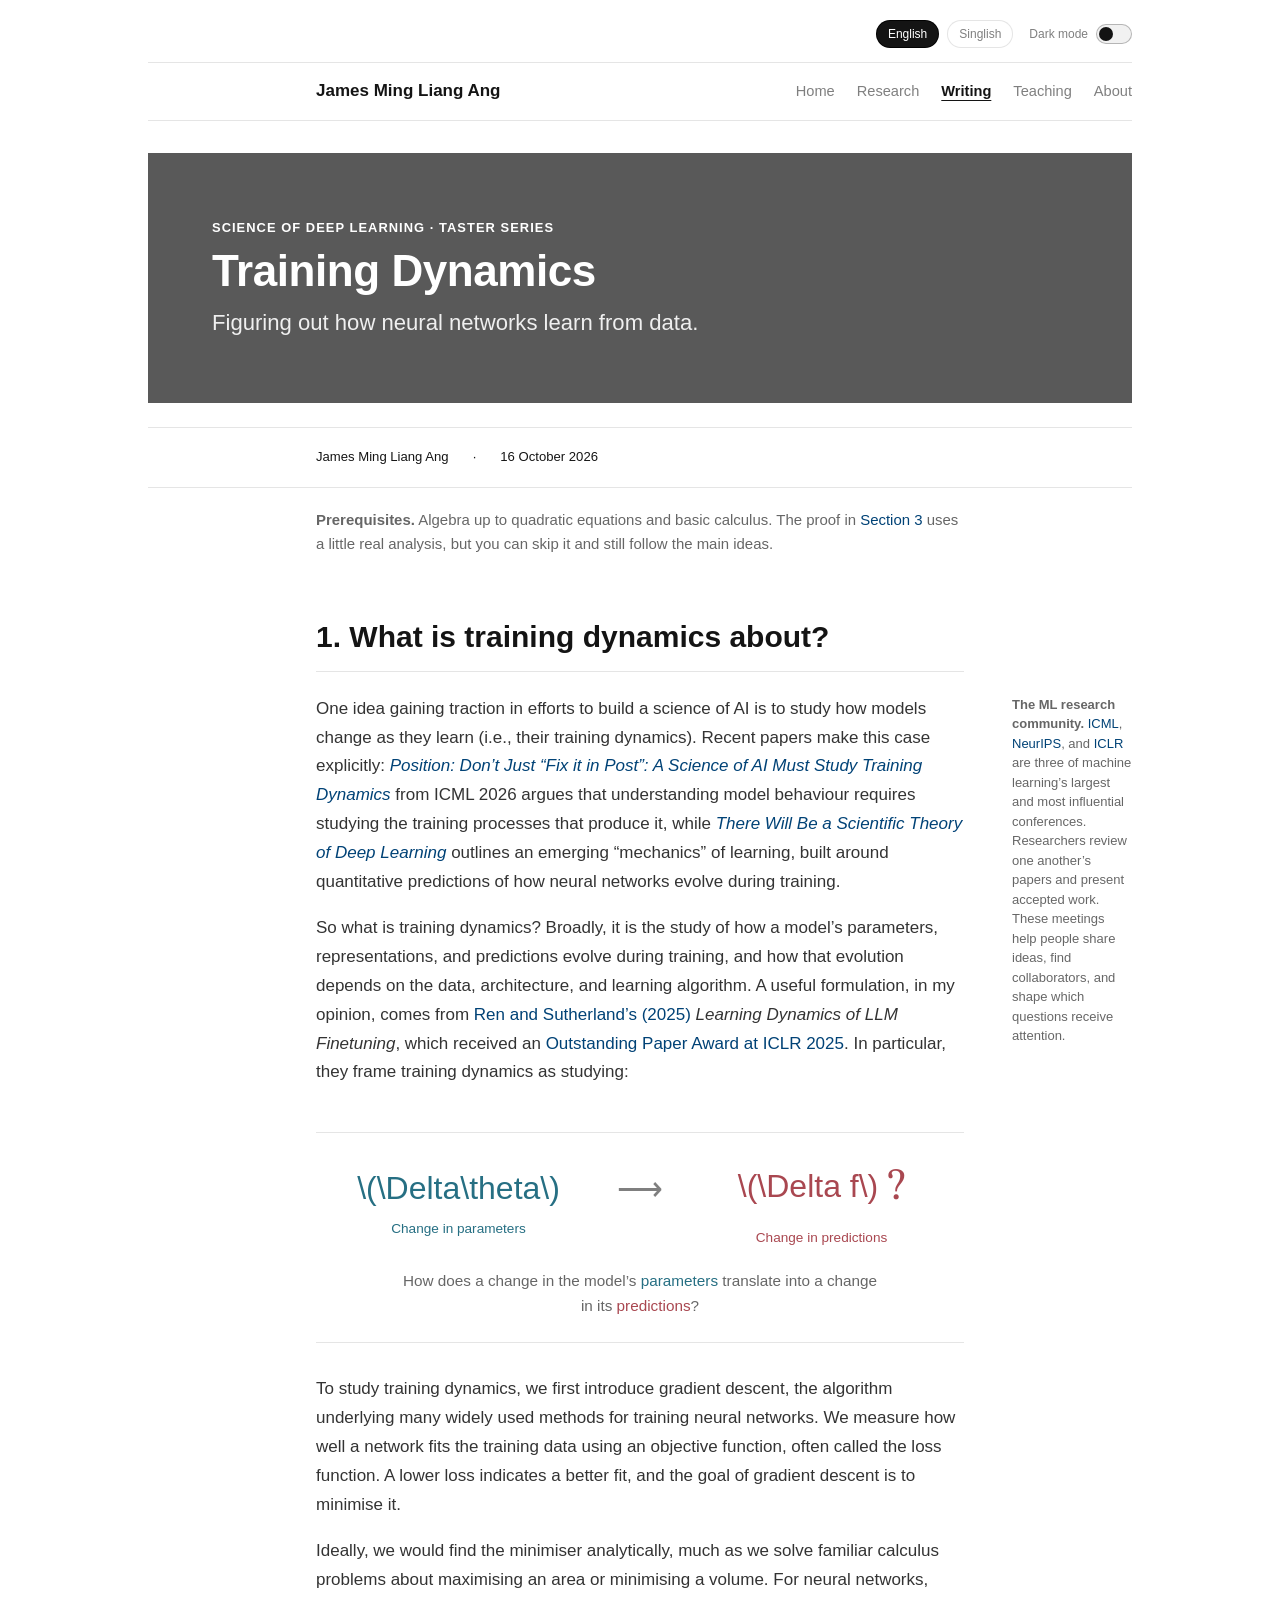
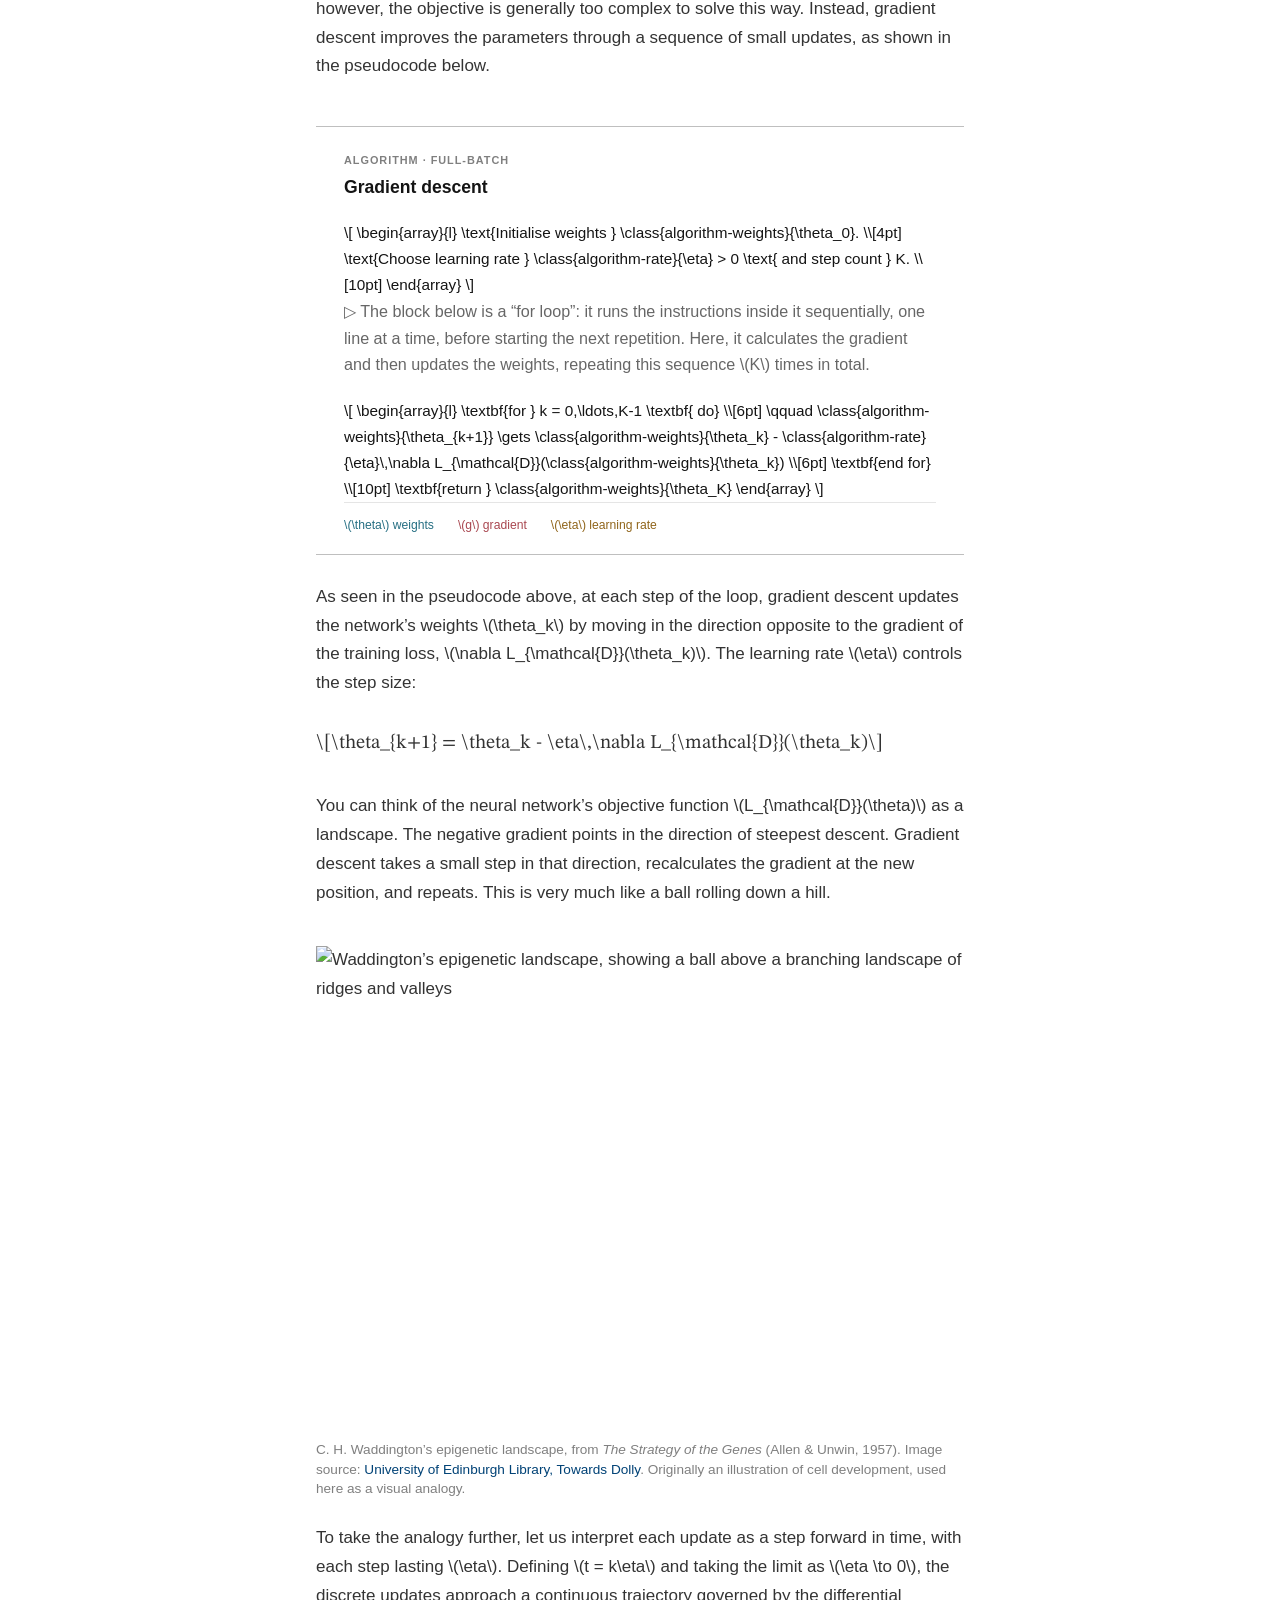
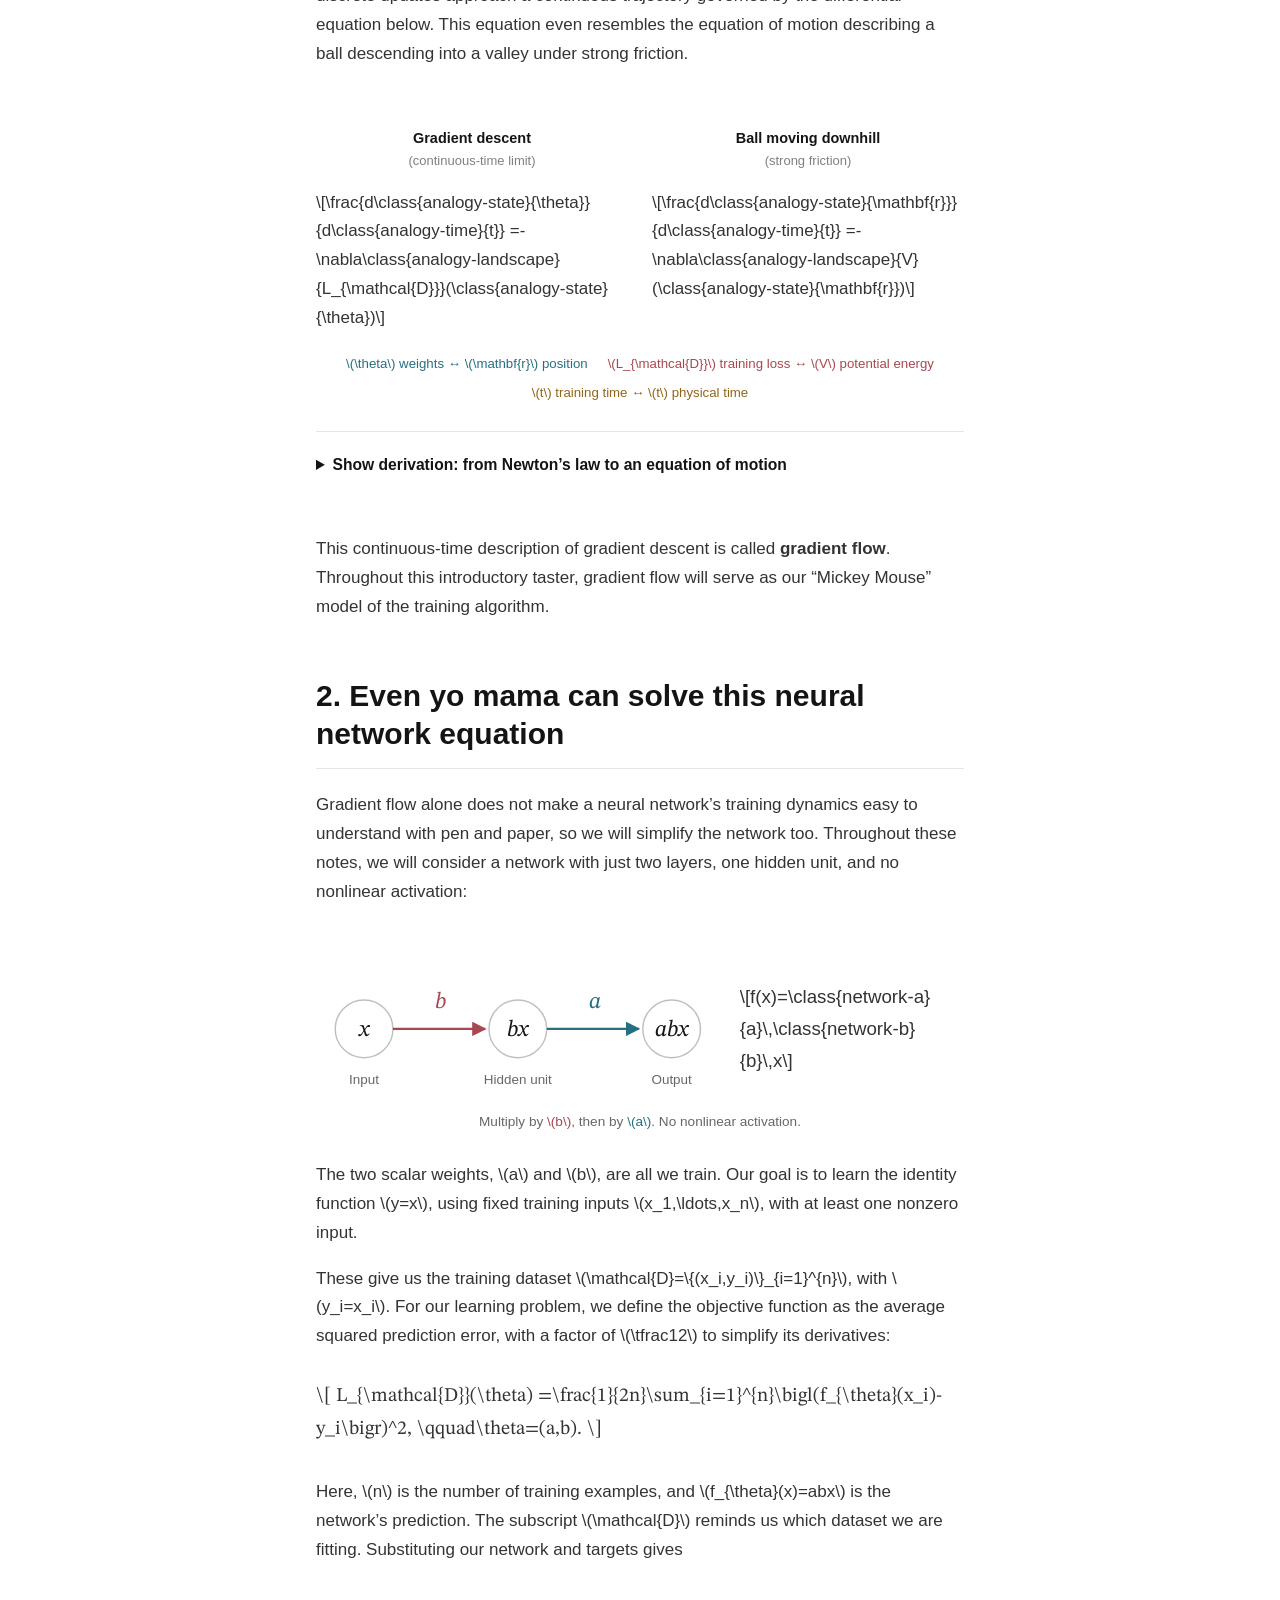
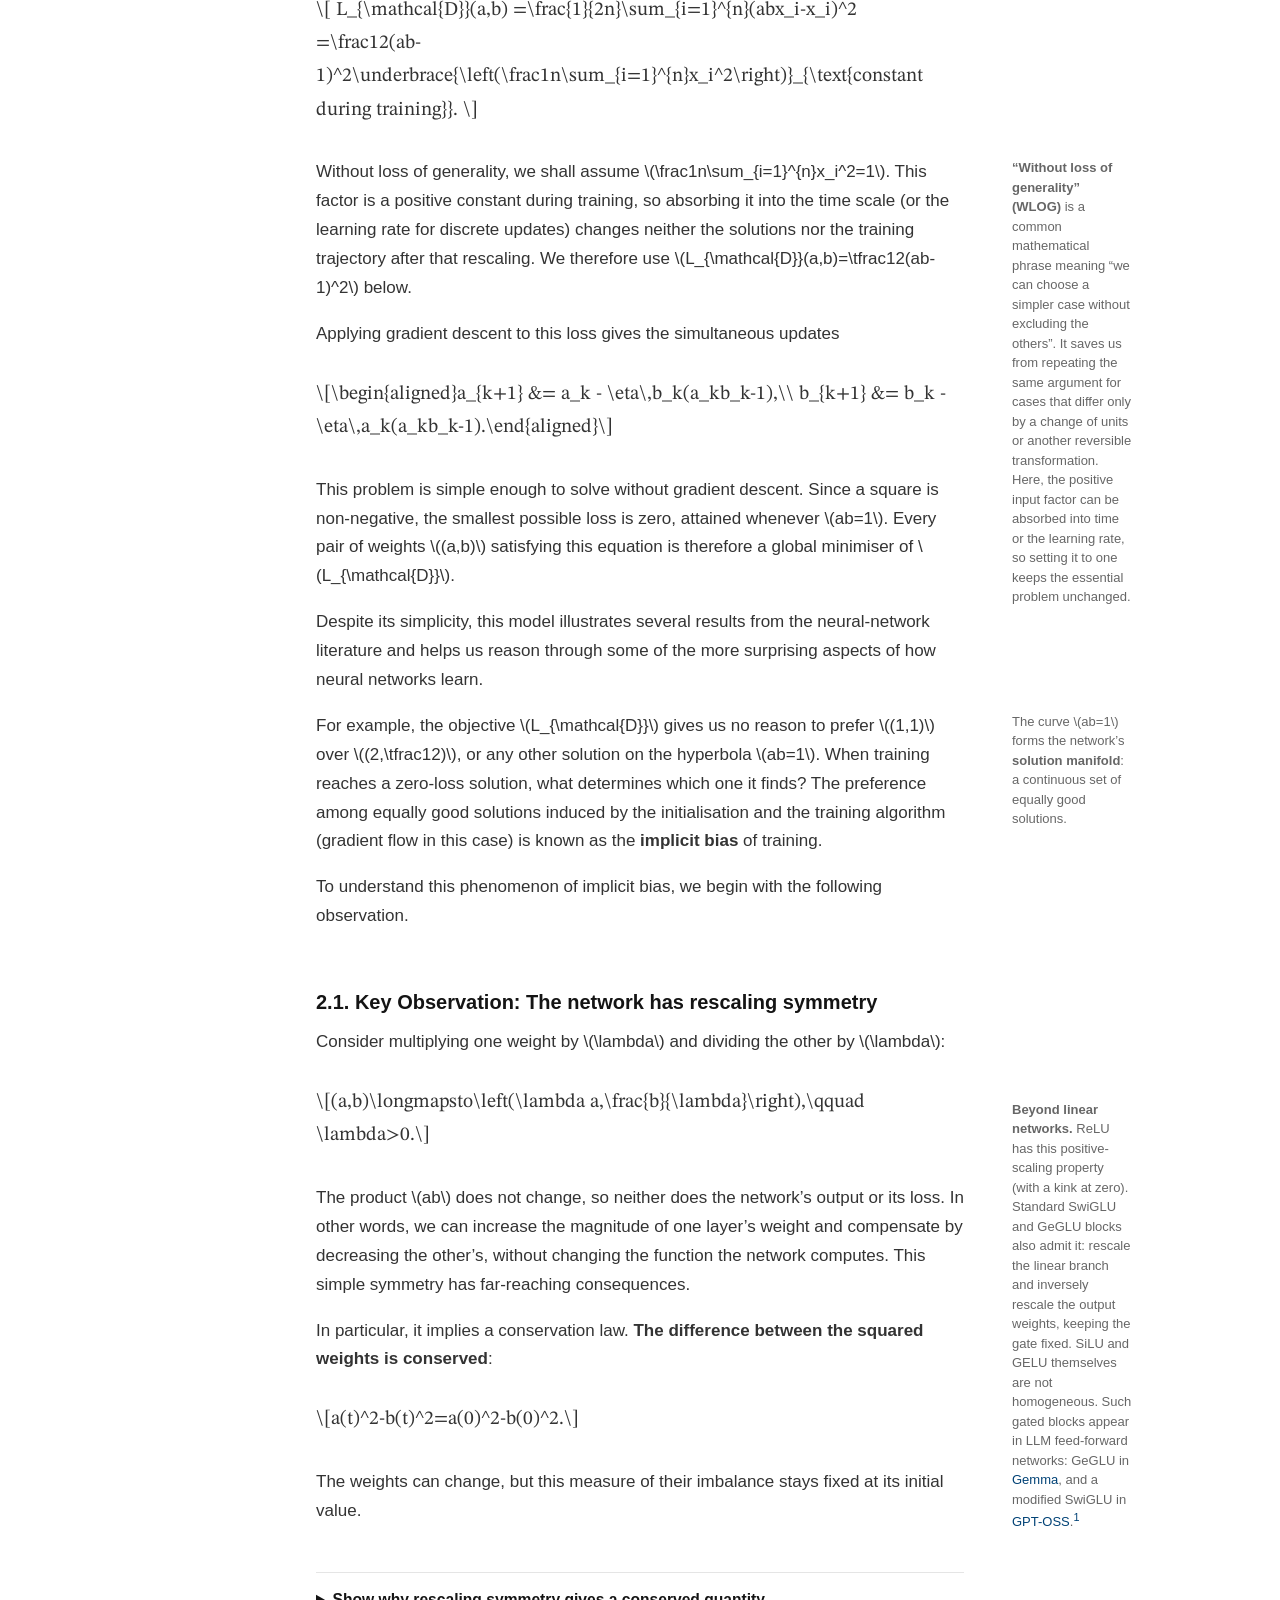
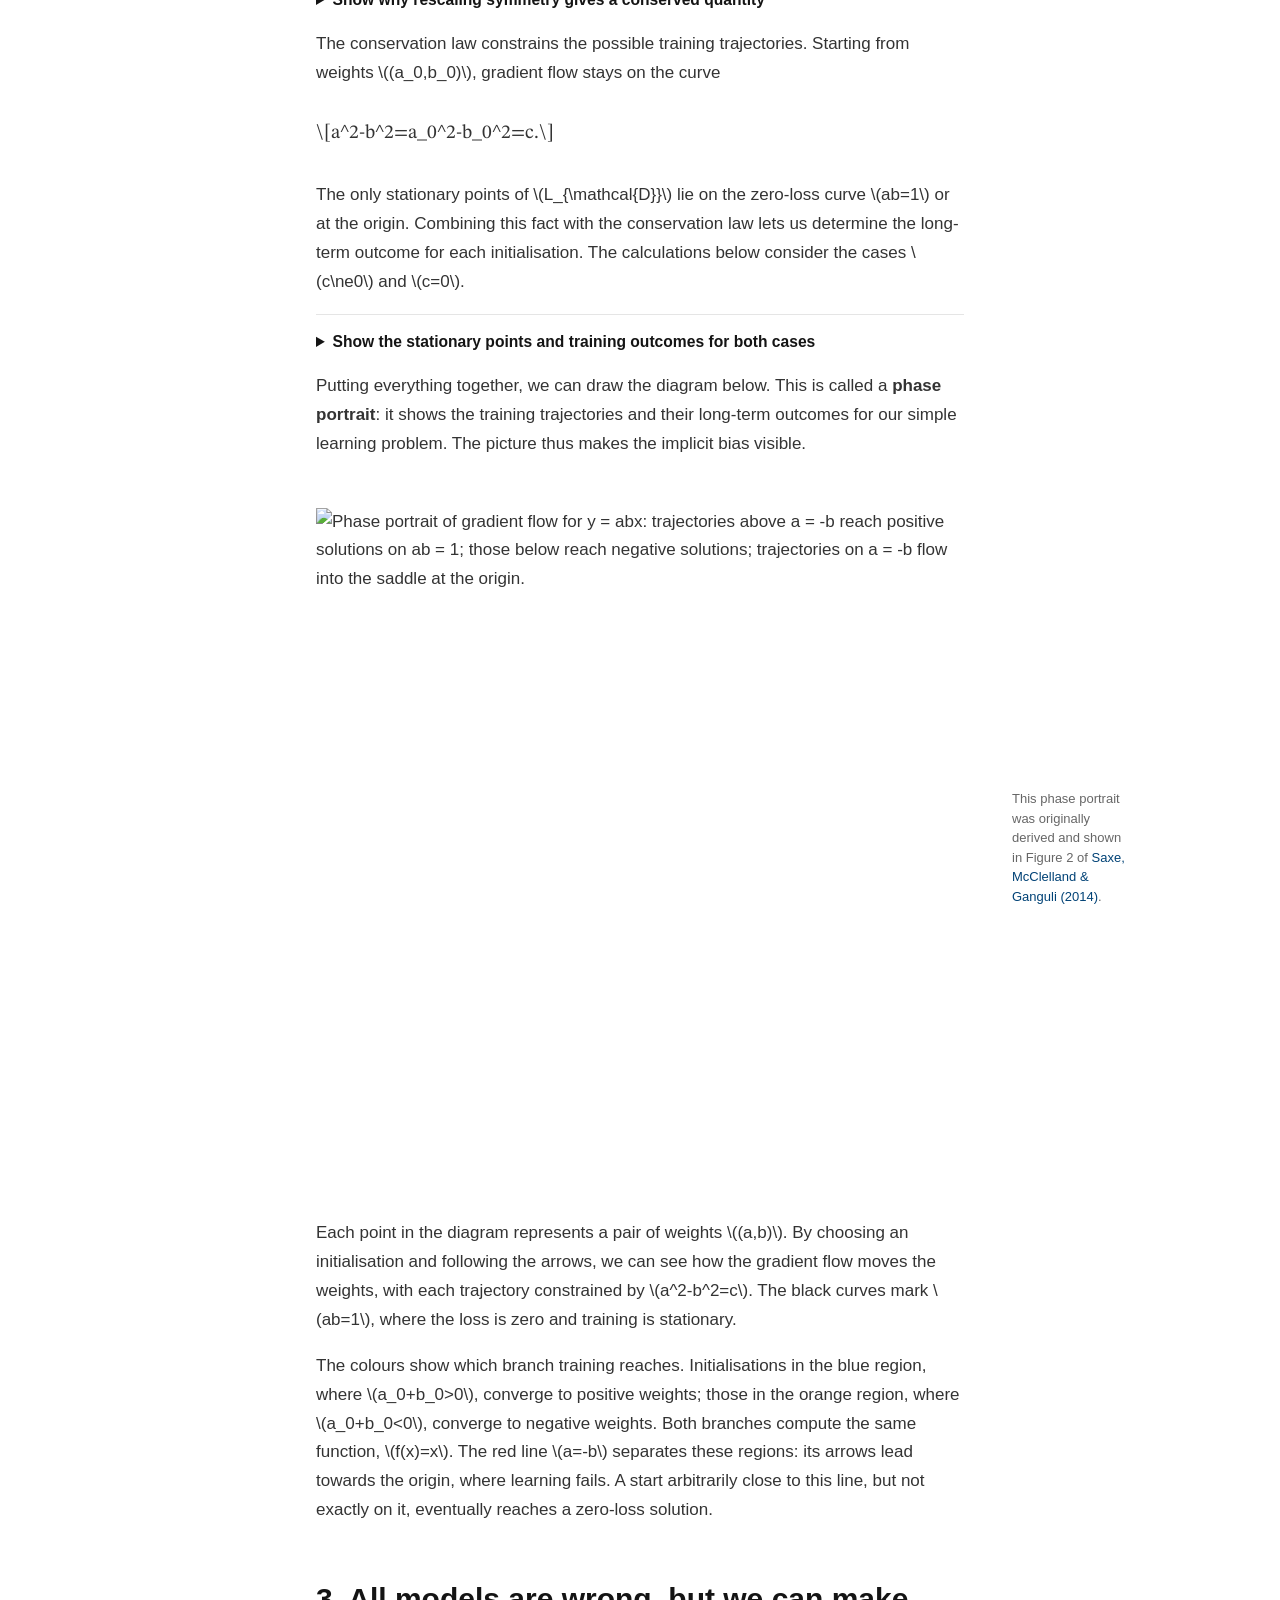
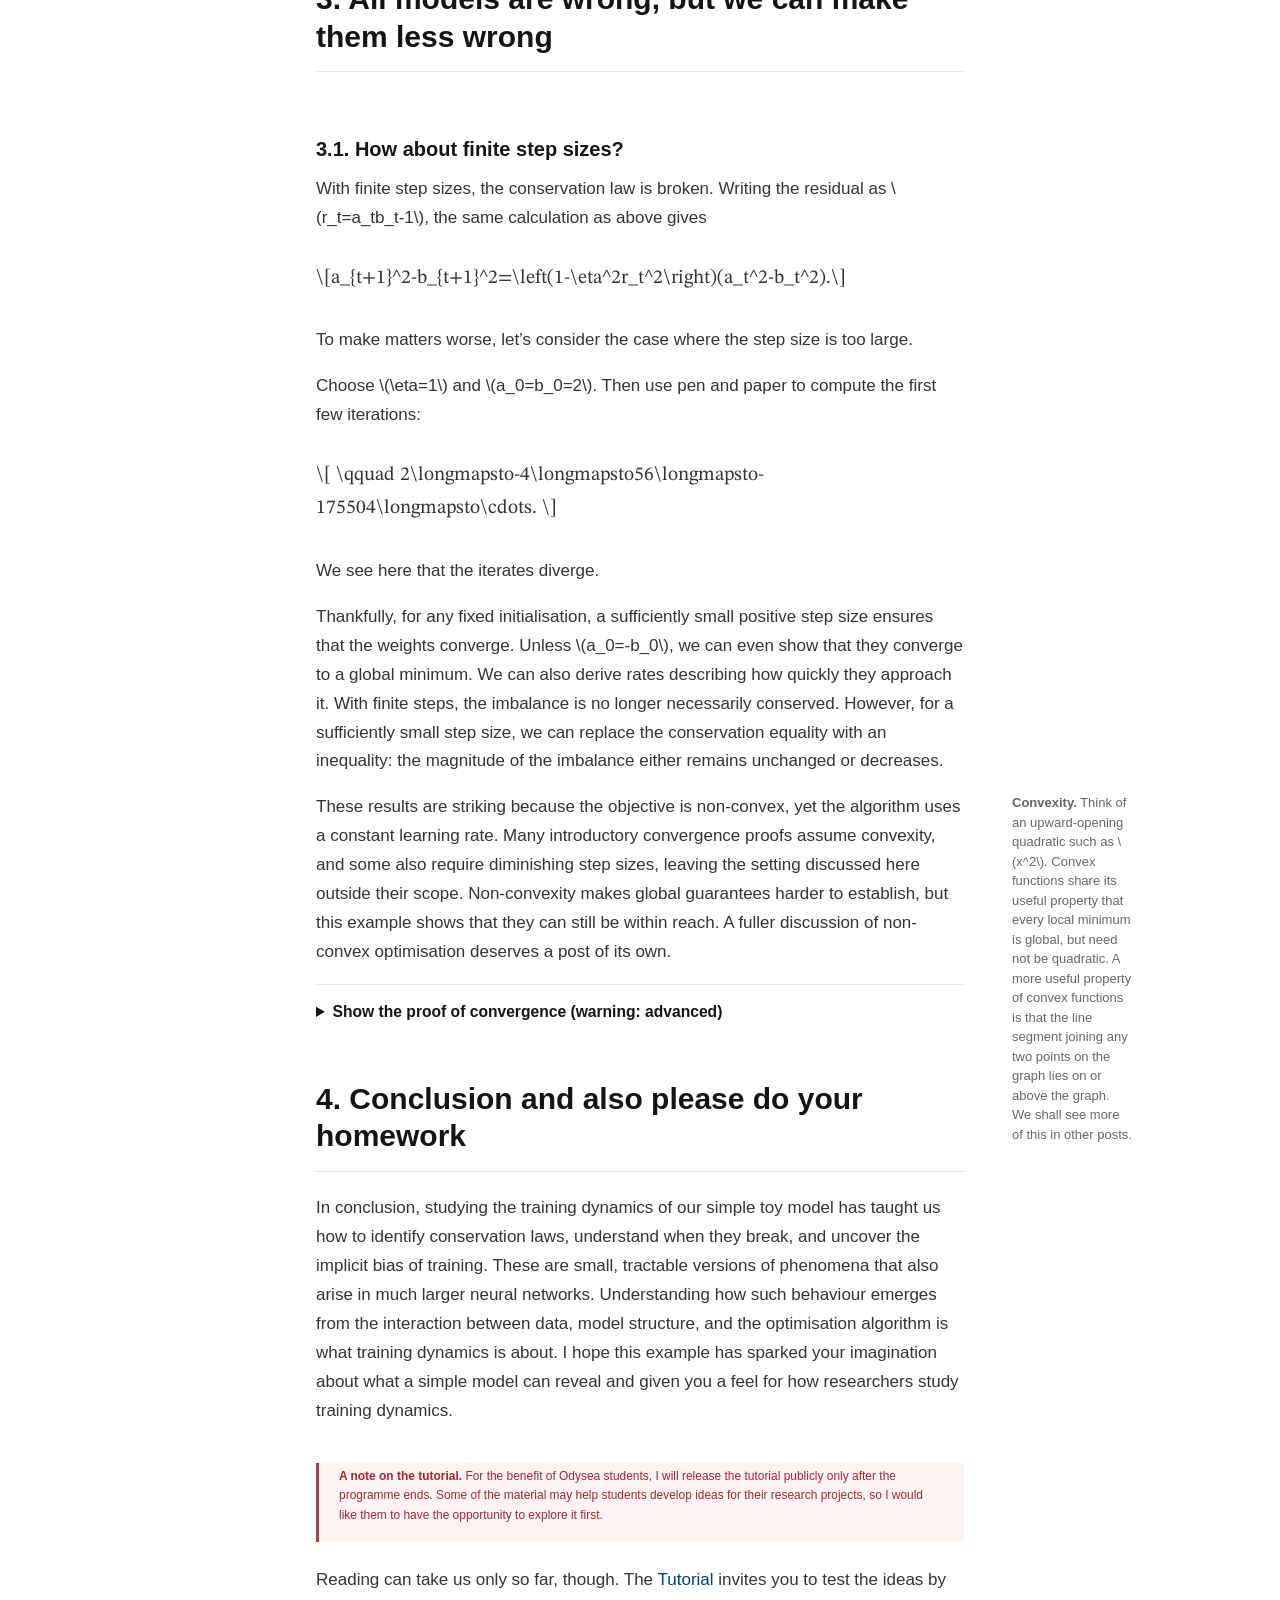
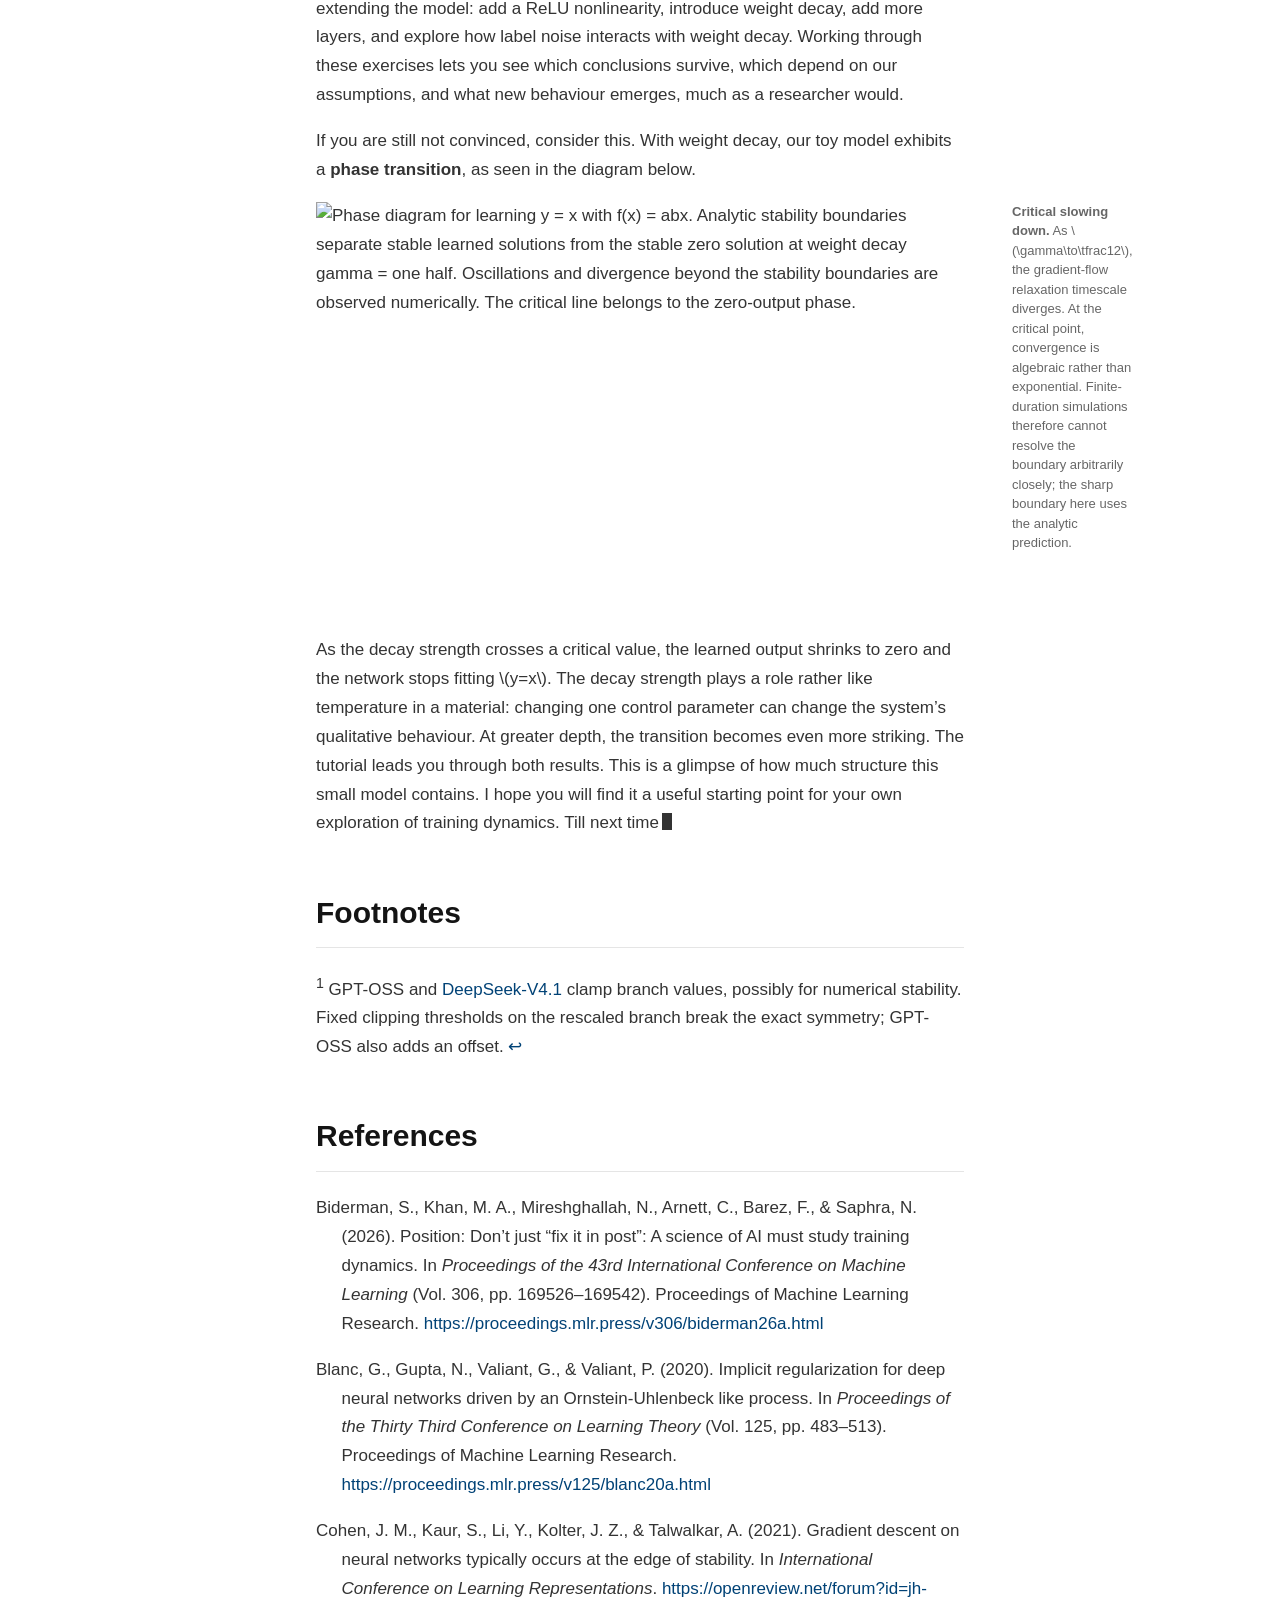
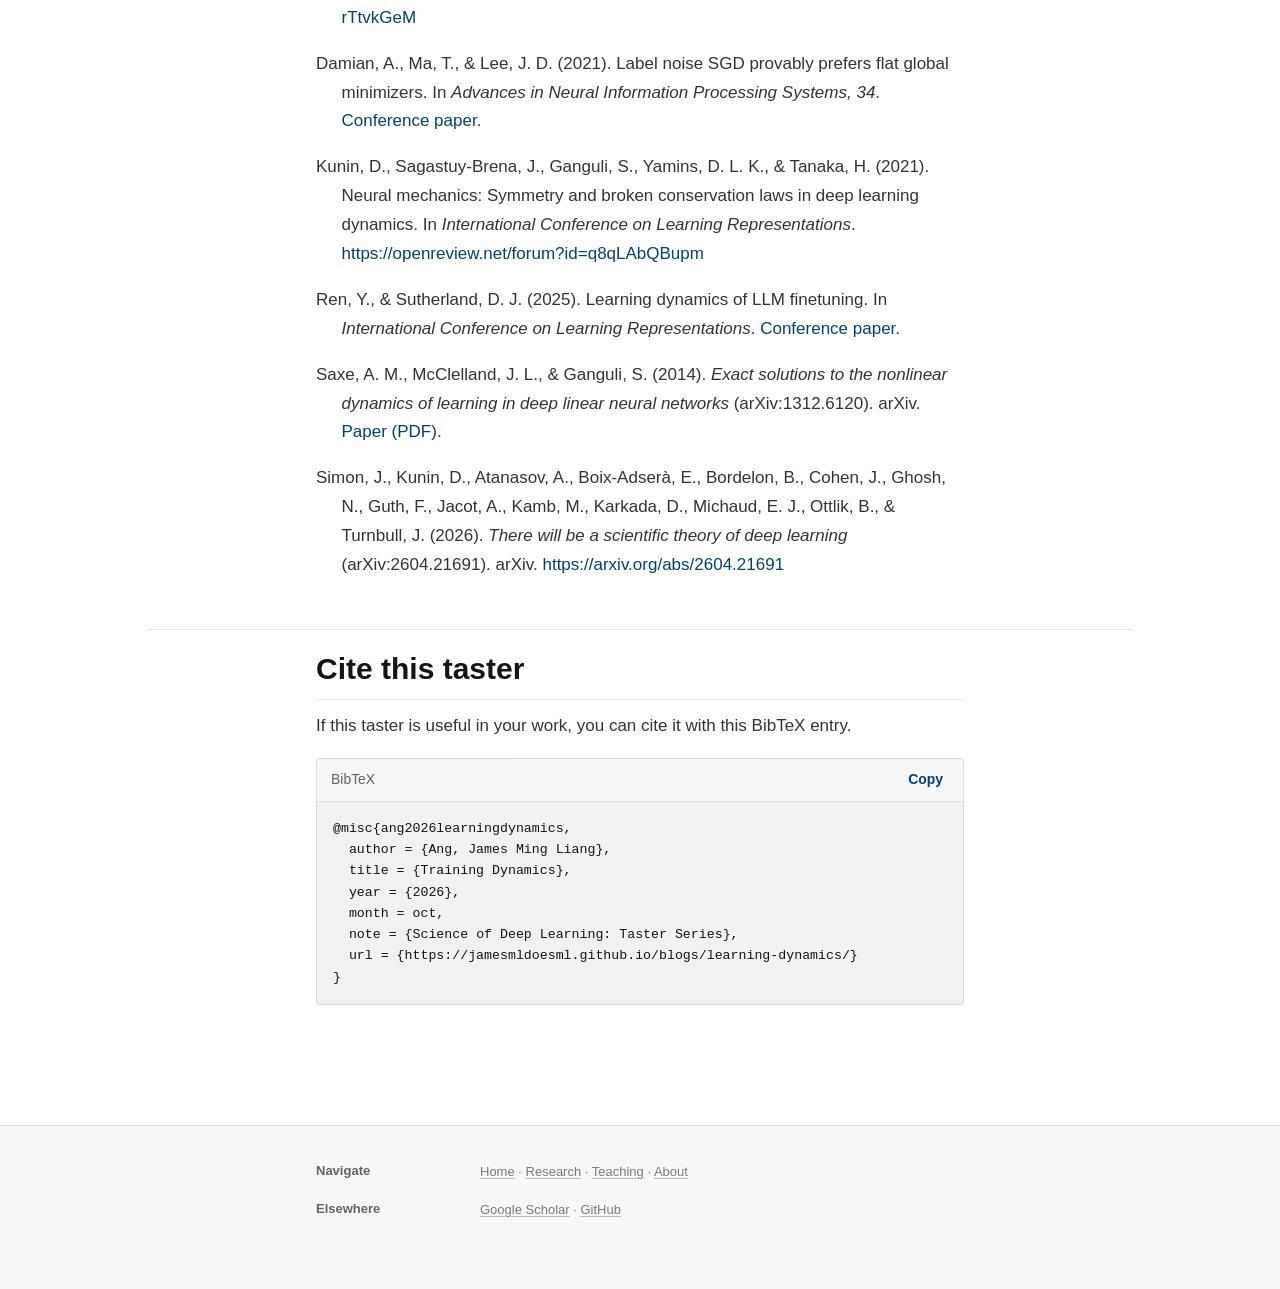
==== commit cb9f5c95: "Remove gauge invariance margin note" ====
--- a/blogs/learning-dynamics/index.html
+++ b/blogs/learning-dynamics/index.html
@@ -241,7 +241,6 @@
           </div>
           <div class="symmetry-margin-notes">
             <aside class="margin-note"><p><strong>Beyond linear networks.</strong> ReLU has this positive-scaling property (with a kink at zero). Standard SwiGLU and GeGLU blocks also admit it: rescale the linear branch and inversely rescale the output weights, keeping the gate fixed. SiLU and GELU themselves are not homogeneous. Such gated blocks appear in LLM feed-forward networks: GeGLU in <a href="https://github.com/google/gemma_pytorch/blob/main/gemma/model.py">Gemma</a>, and a modified SwiGLU in <a href="https://github.com/openai/gpt-oss/blob/main/gpt_oss/torch/model.py">GPT-OSS</a>.<sup><a href="#fn-activation-clamping" id="fnref-activation-clamping" role="doc-noteref" aria-label="Footnote 1: activation clamping">1</a></sup></p></aside>
-            <aside class="margin-note"><p>If you are a physicist, this should remind you of gauge invariance.</p></aside>
           </div>
         </div>
 <details class="tutorial-solution narrative-calculation">
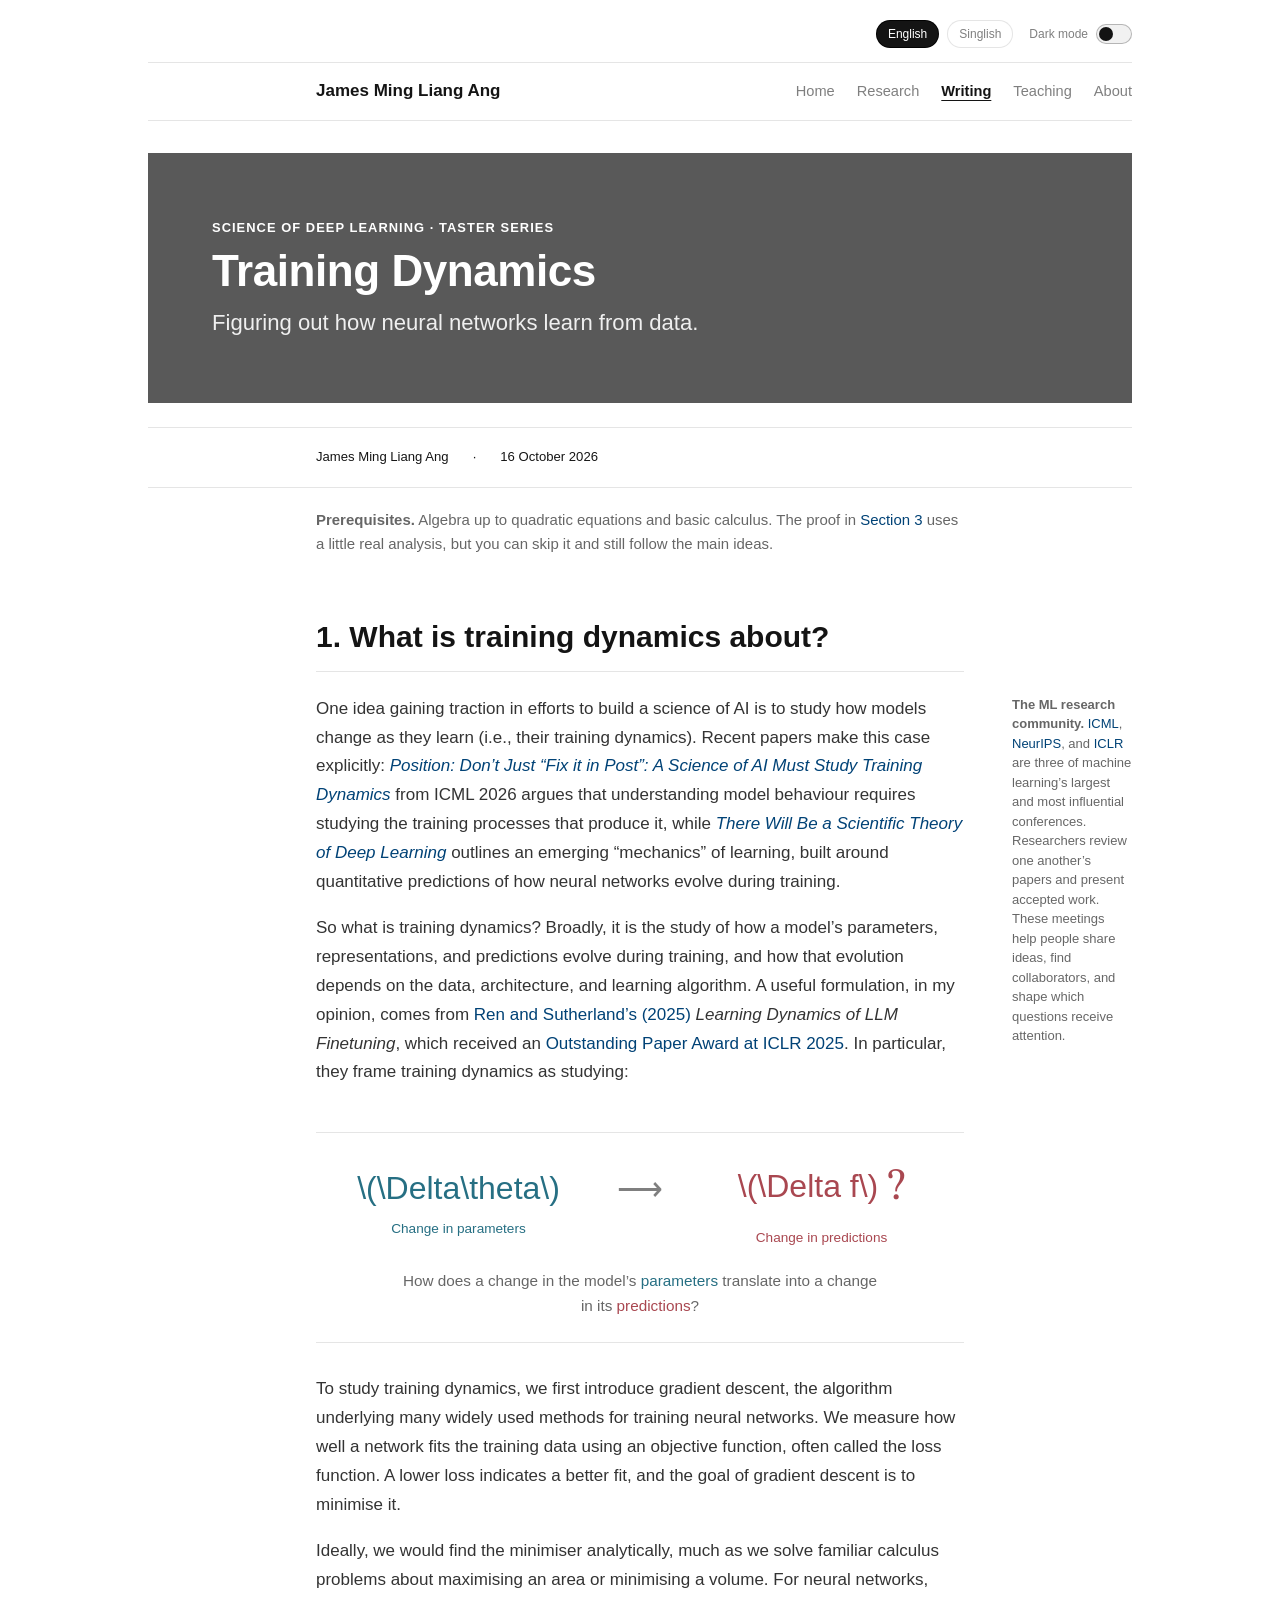
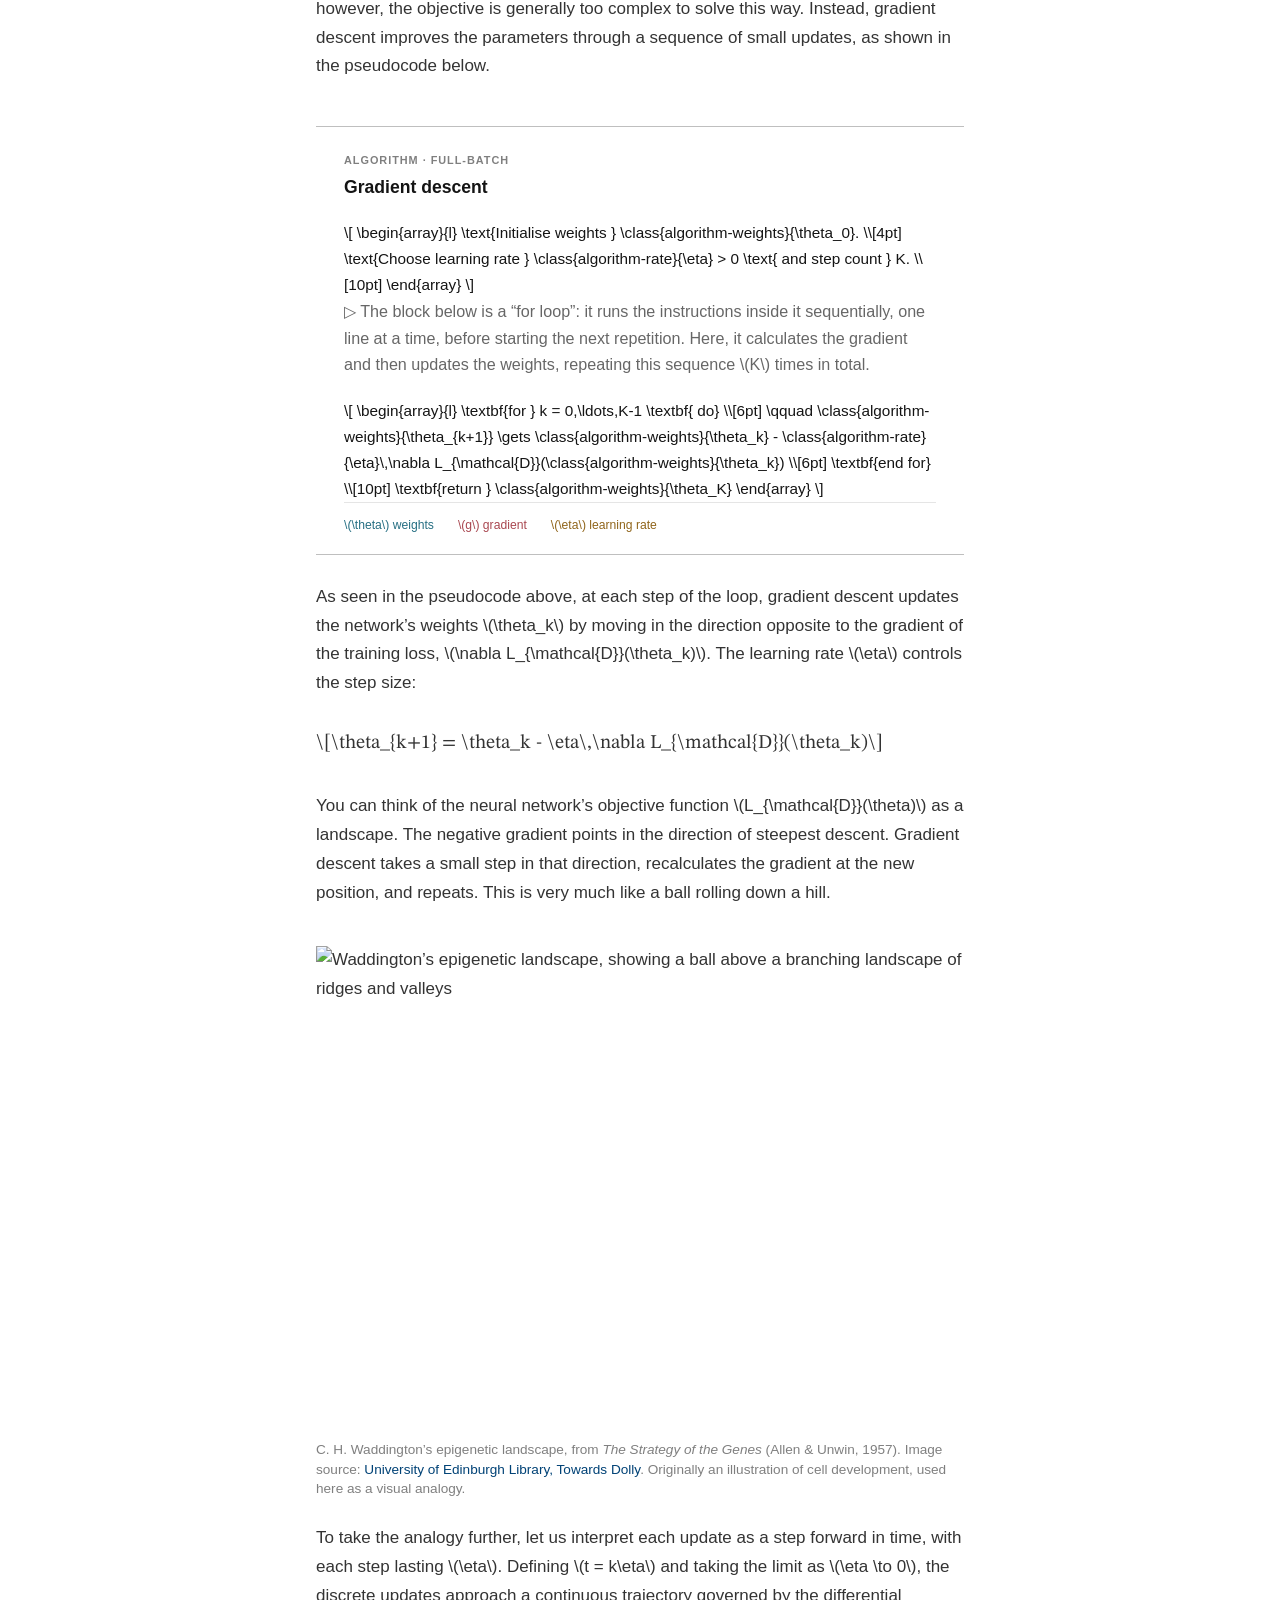
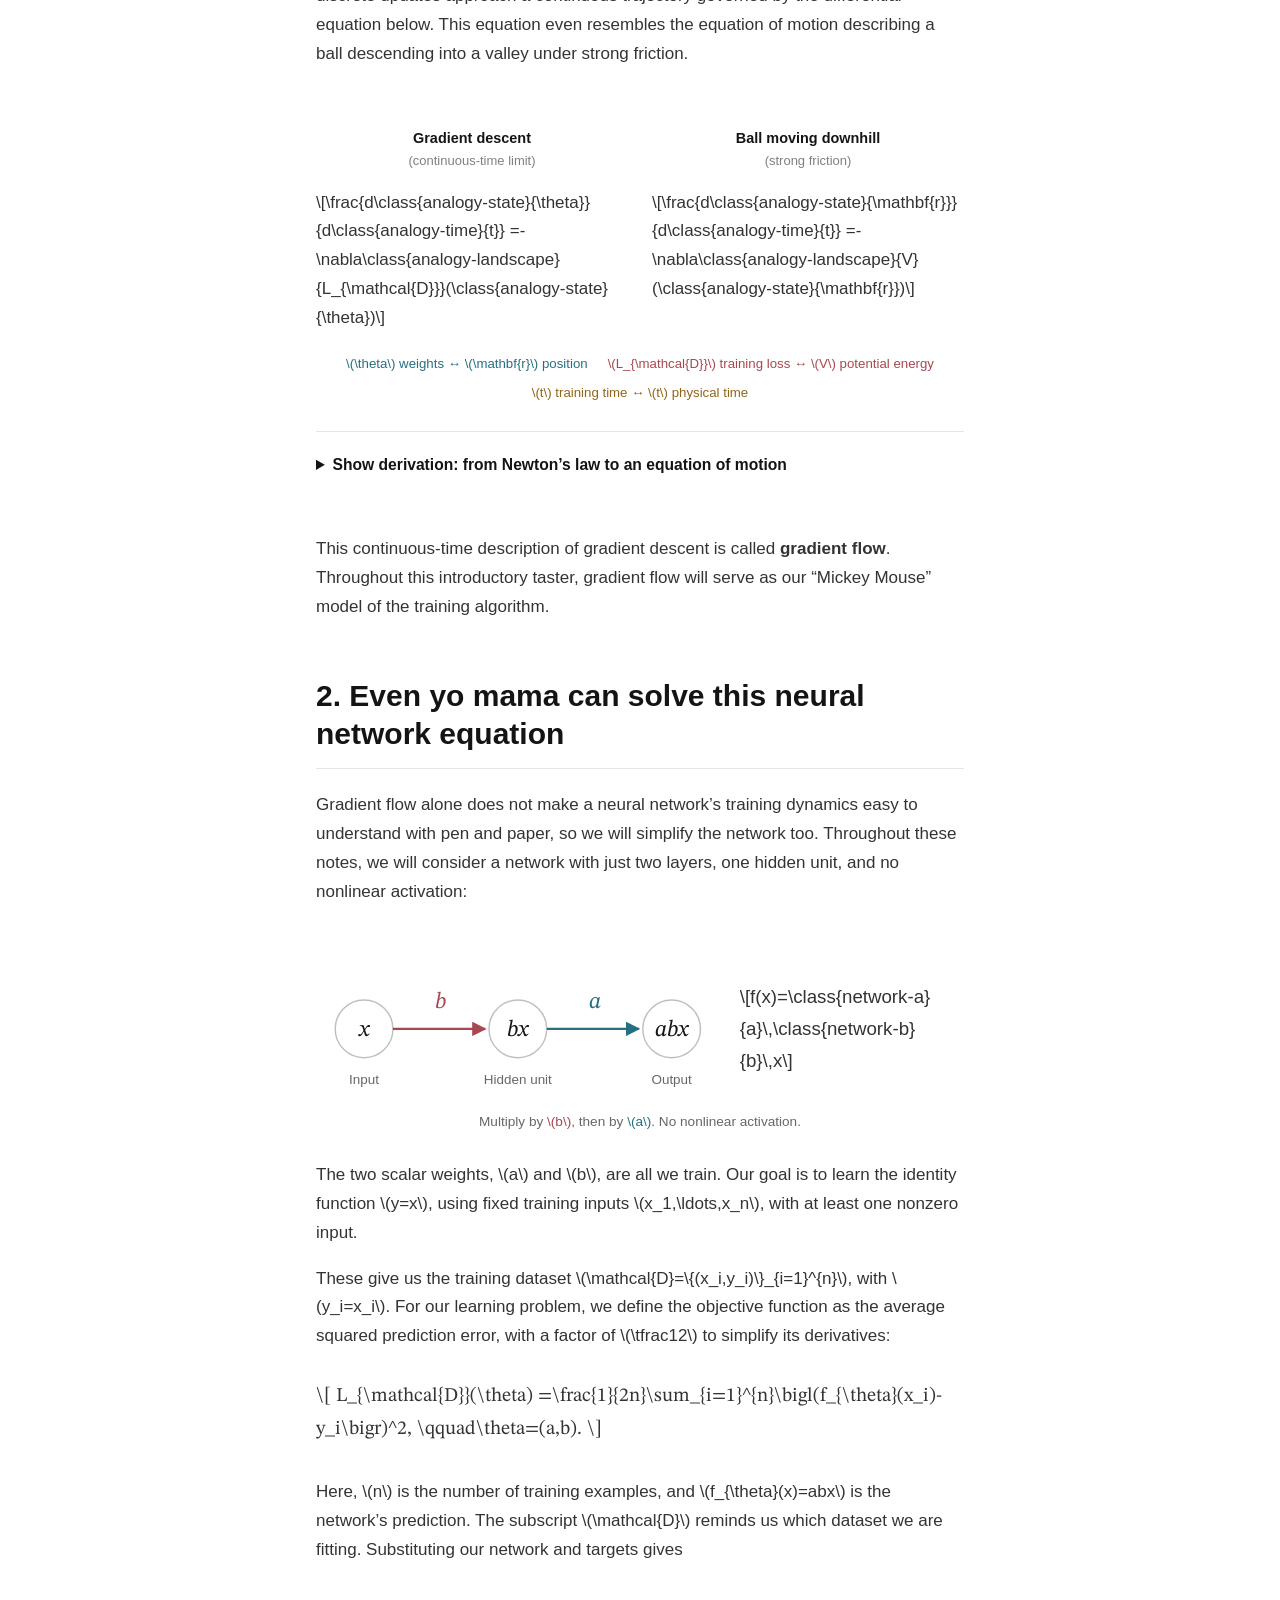
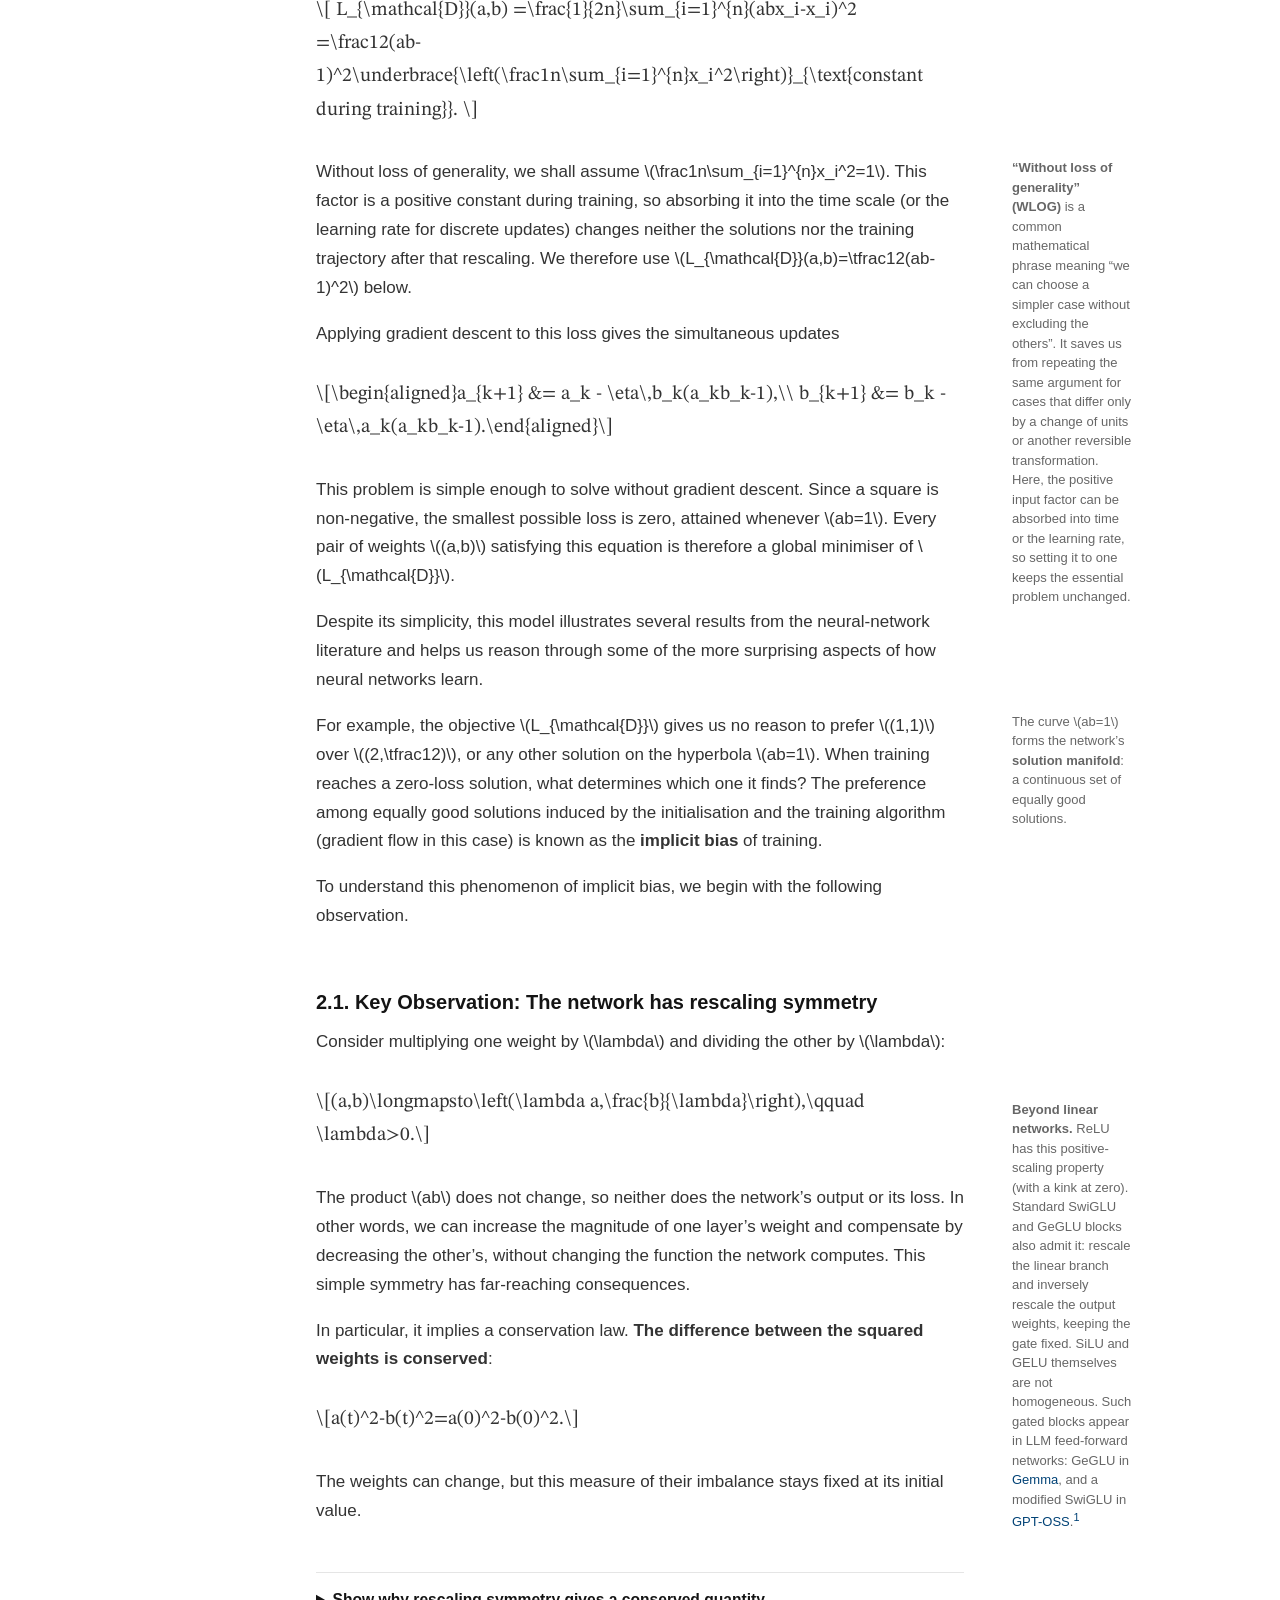
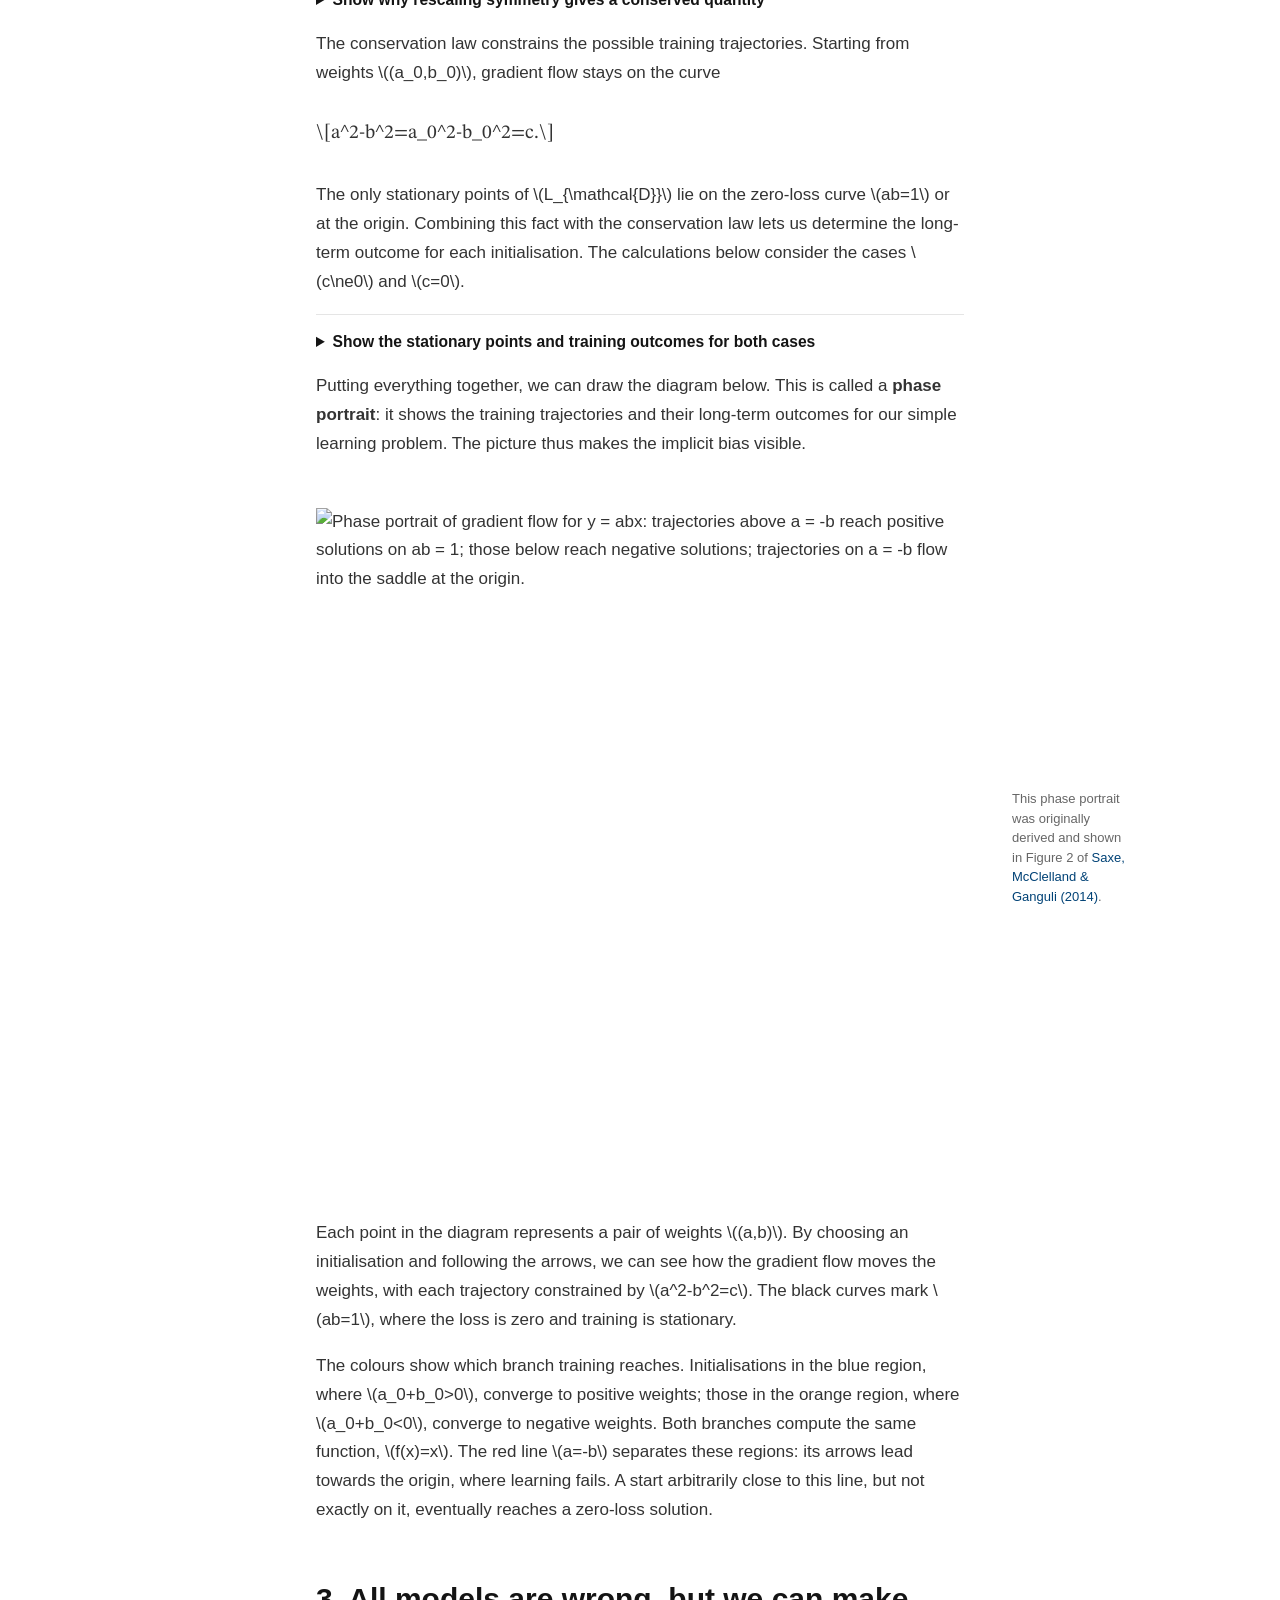
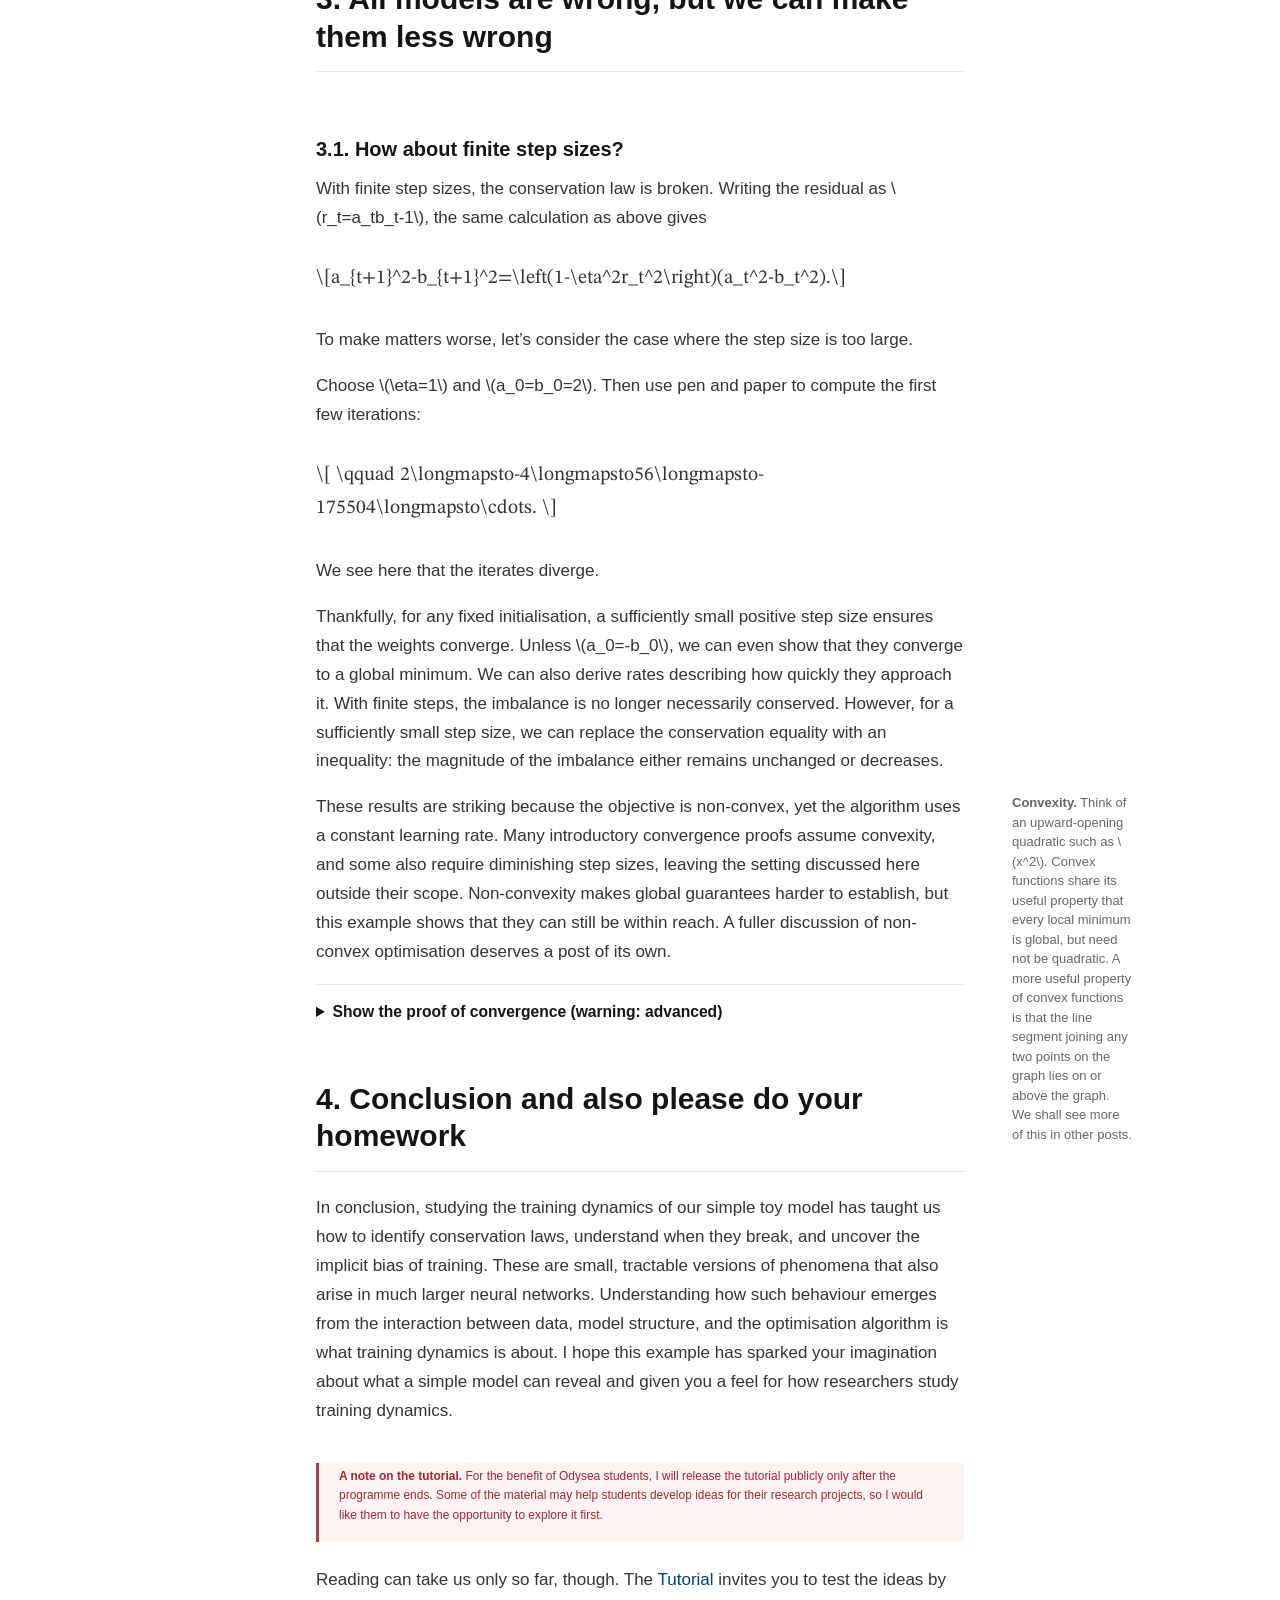
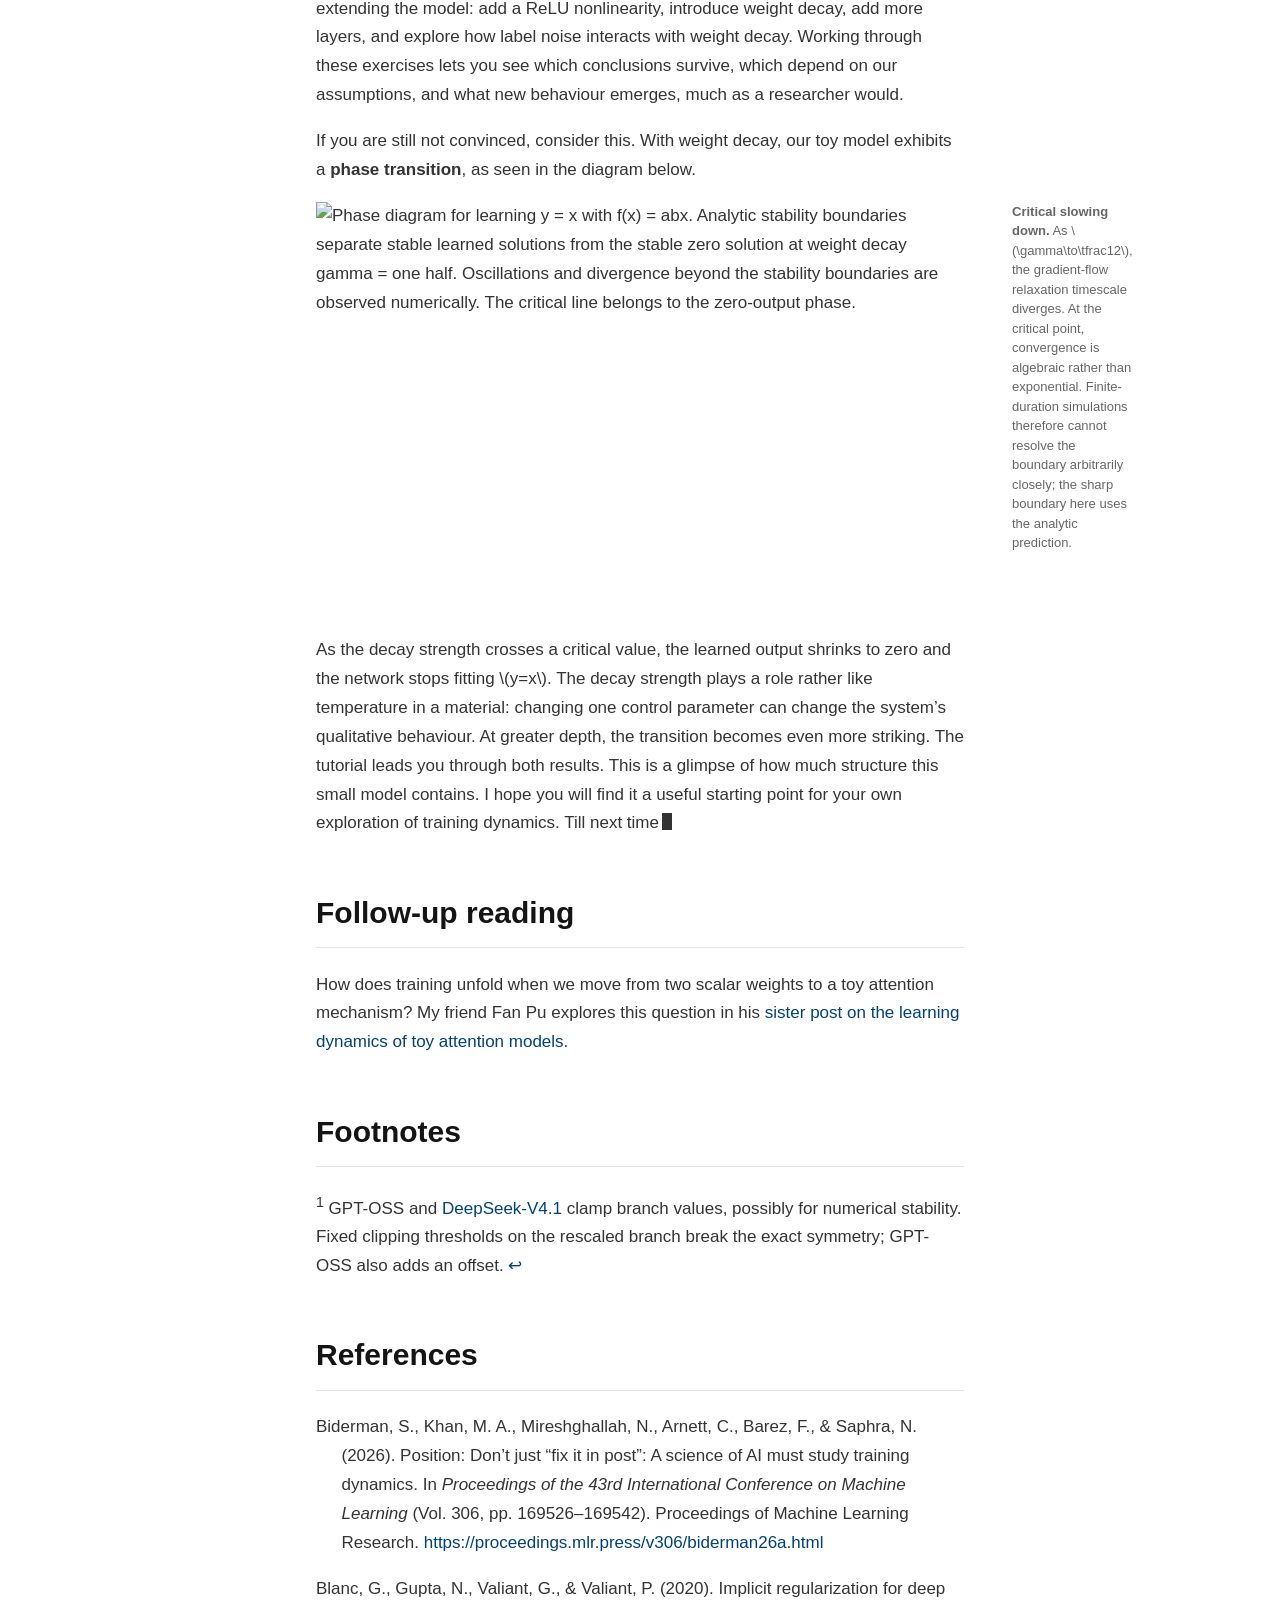
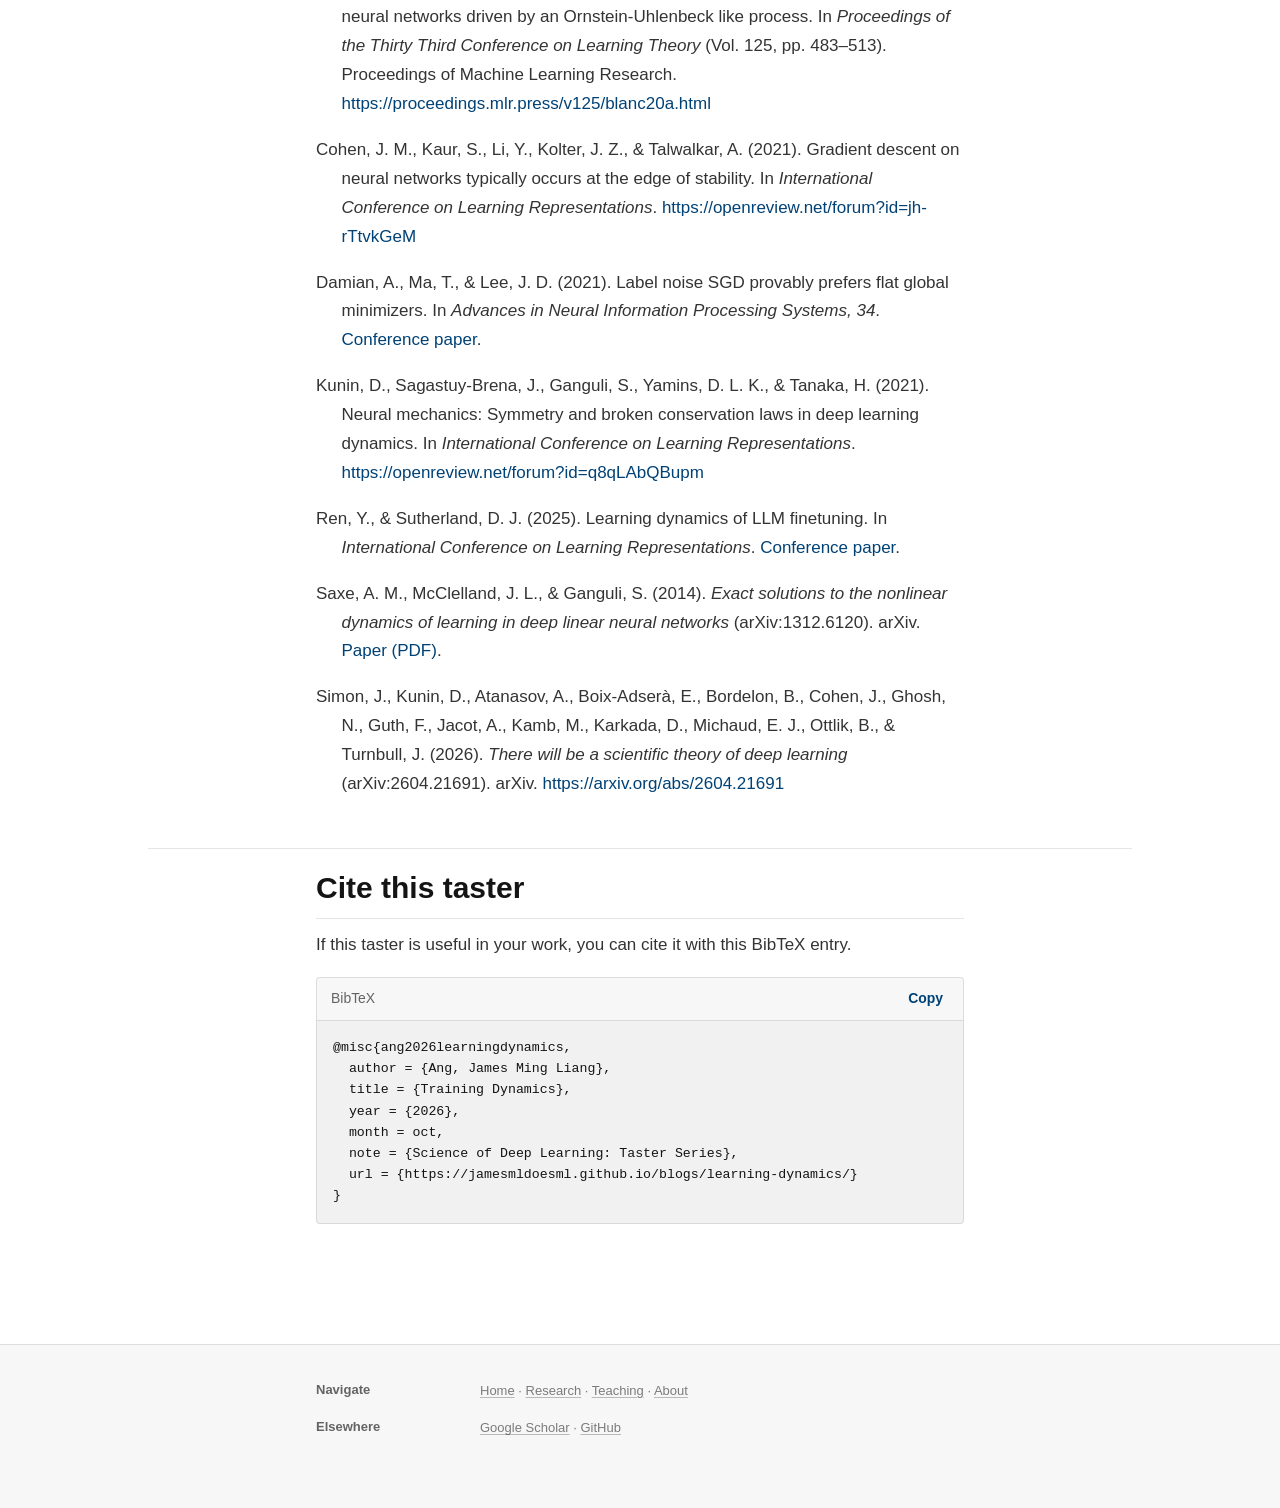
==== commit 82dc2a29: "Link Fan Pu’s toy attention follow-up from Training Dynamics" ====
--- a/blogs/learning-dynamics/index.html
+++ b/blogs/learning-dynamics/index.html
@@ -367,6 +367,10 @@
       </div>
       <p>As the decay strength crosses a critical value, the learned output shrinks to zero and the network stops fitting \(y=x\). The decay strength plays a role rather like temperature in a material: changing one control parameter can change the system’s qualitative behaviour. At greater depth, the transition becomes even more striking. The tutorial leads you through both results. This is a glimpse of how much structure this small model contains. I hope you will find it a useful starting point for your own exploration of training dynamics. Till next time<span class="terminal-cursor" aria-hidden="true"></span></p>
     </section>
+    <section class="row" aria-labelledby="follow-up-reading">
+      <h2 id="follow-up-reading">Follow-up reading</h2>
+      <p>How does training unfold when we move from two scalar weights to a toy attention mechanism? My friend Fan Pu explores this question in his <a href="https://fanpu.io/blog/2026/toy-attention-learning-dynamics/">sister post on the learning dynamics of toy attention models</a>.</p>
+    </section>
     <section class="row" aria-labelledby="footnotes-heading" role="doc-endnotes">
       <h2 id="footnotes-heading">Footnotes</h2>
       <p id="fn-activation-clamping"><sup>1</sup> GPT-OSS and <a href="https://huggingface.co/deepseek-ai/DeepSeek-V4.1-Flash/blob/5254448103b6254fc646dacbca1cbbf20e9216c1/inference/model.py">DeepSeek-V4.1</a> clamp branch values, possibly for numerical stability. Fixed clipping thresholds on the rescaled branch break the exact symmetry; GPT-OSS also adds an offset. <a href="#fnref-activation-clamping" role="doc-backlink" aria-label="Back to activation clamping footnote marker">↩</a></p>
